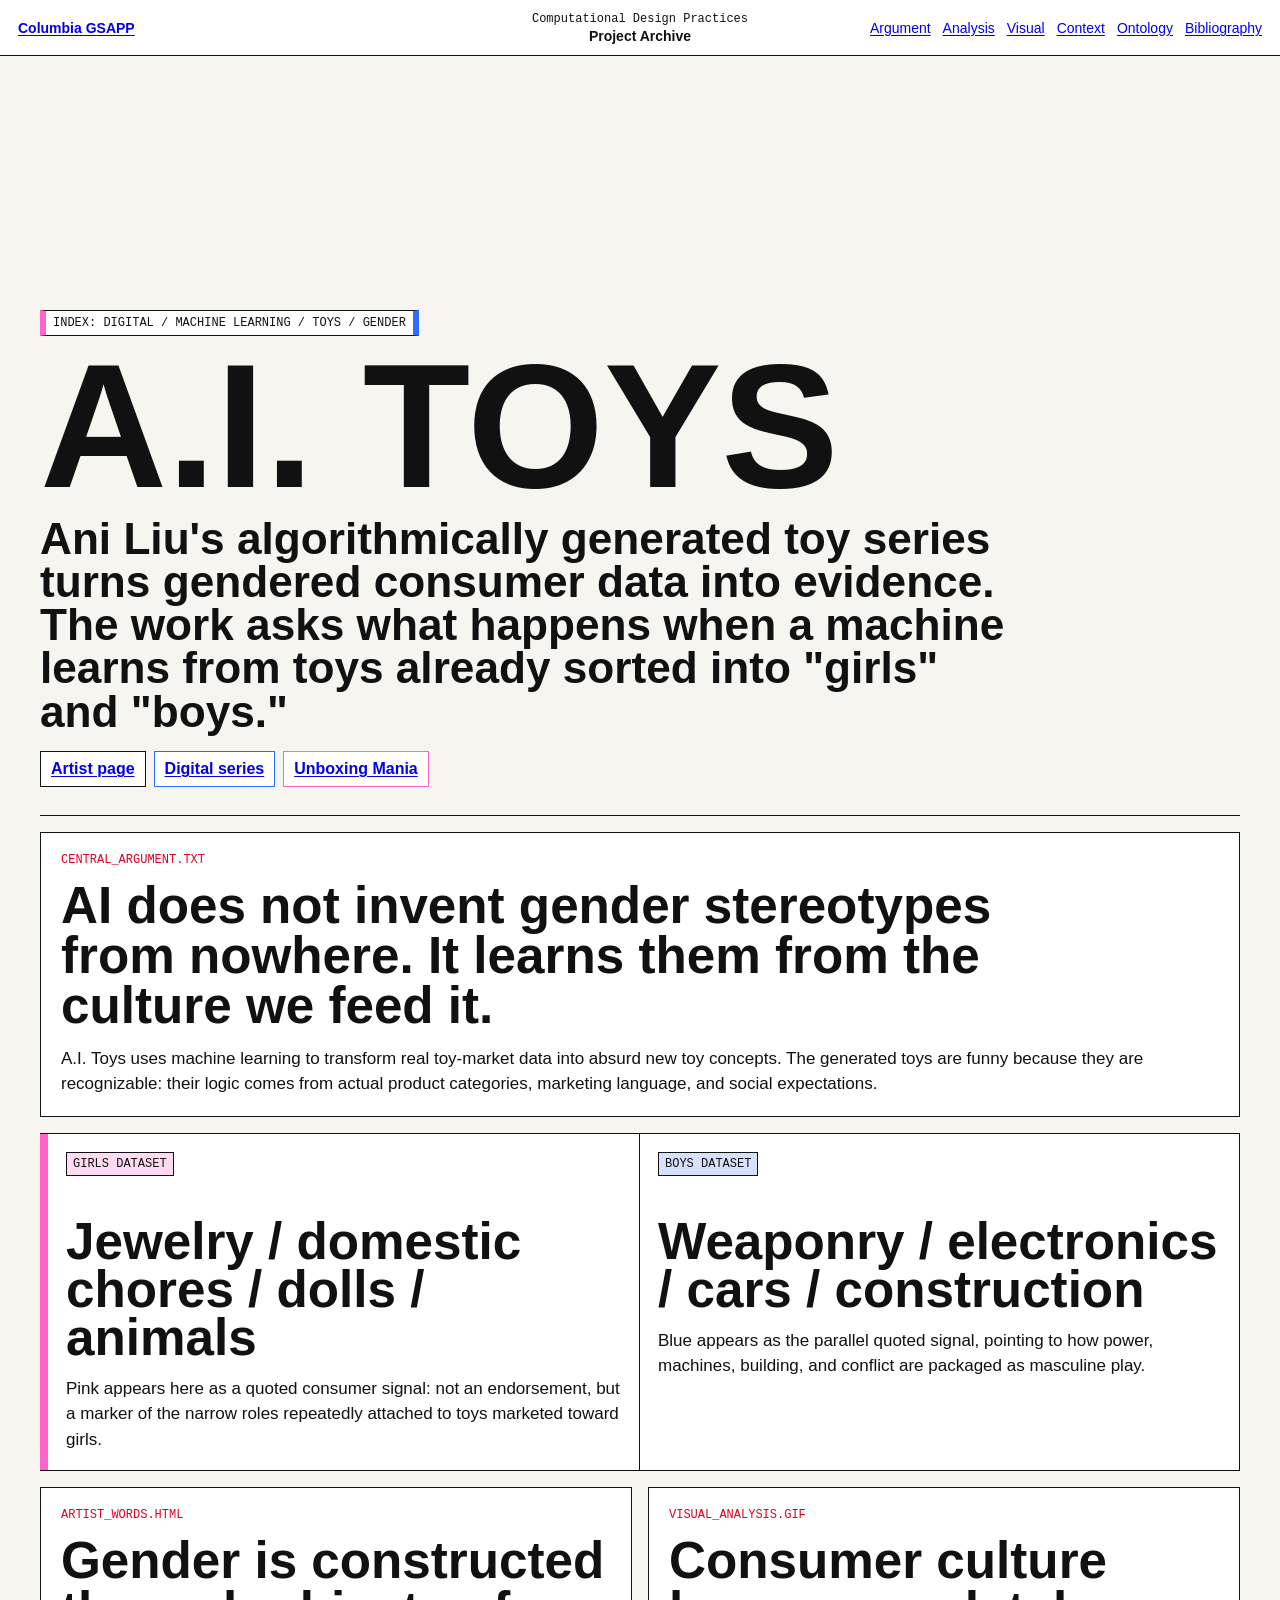
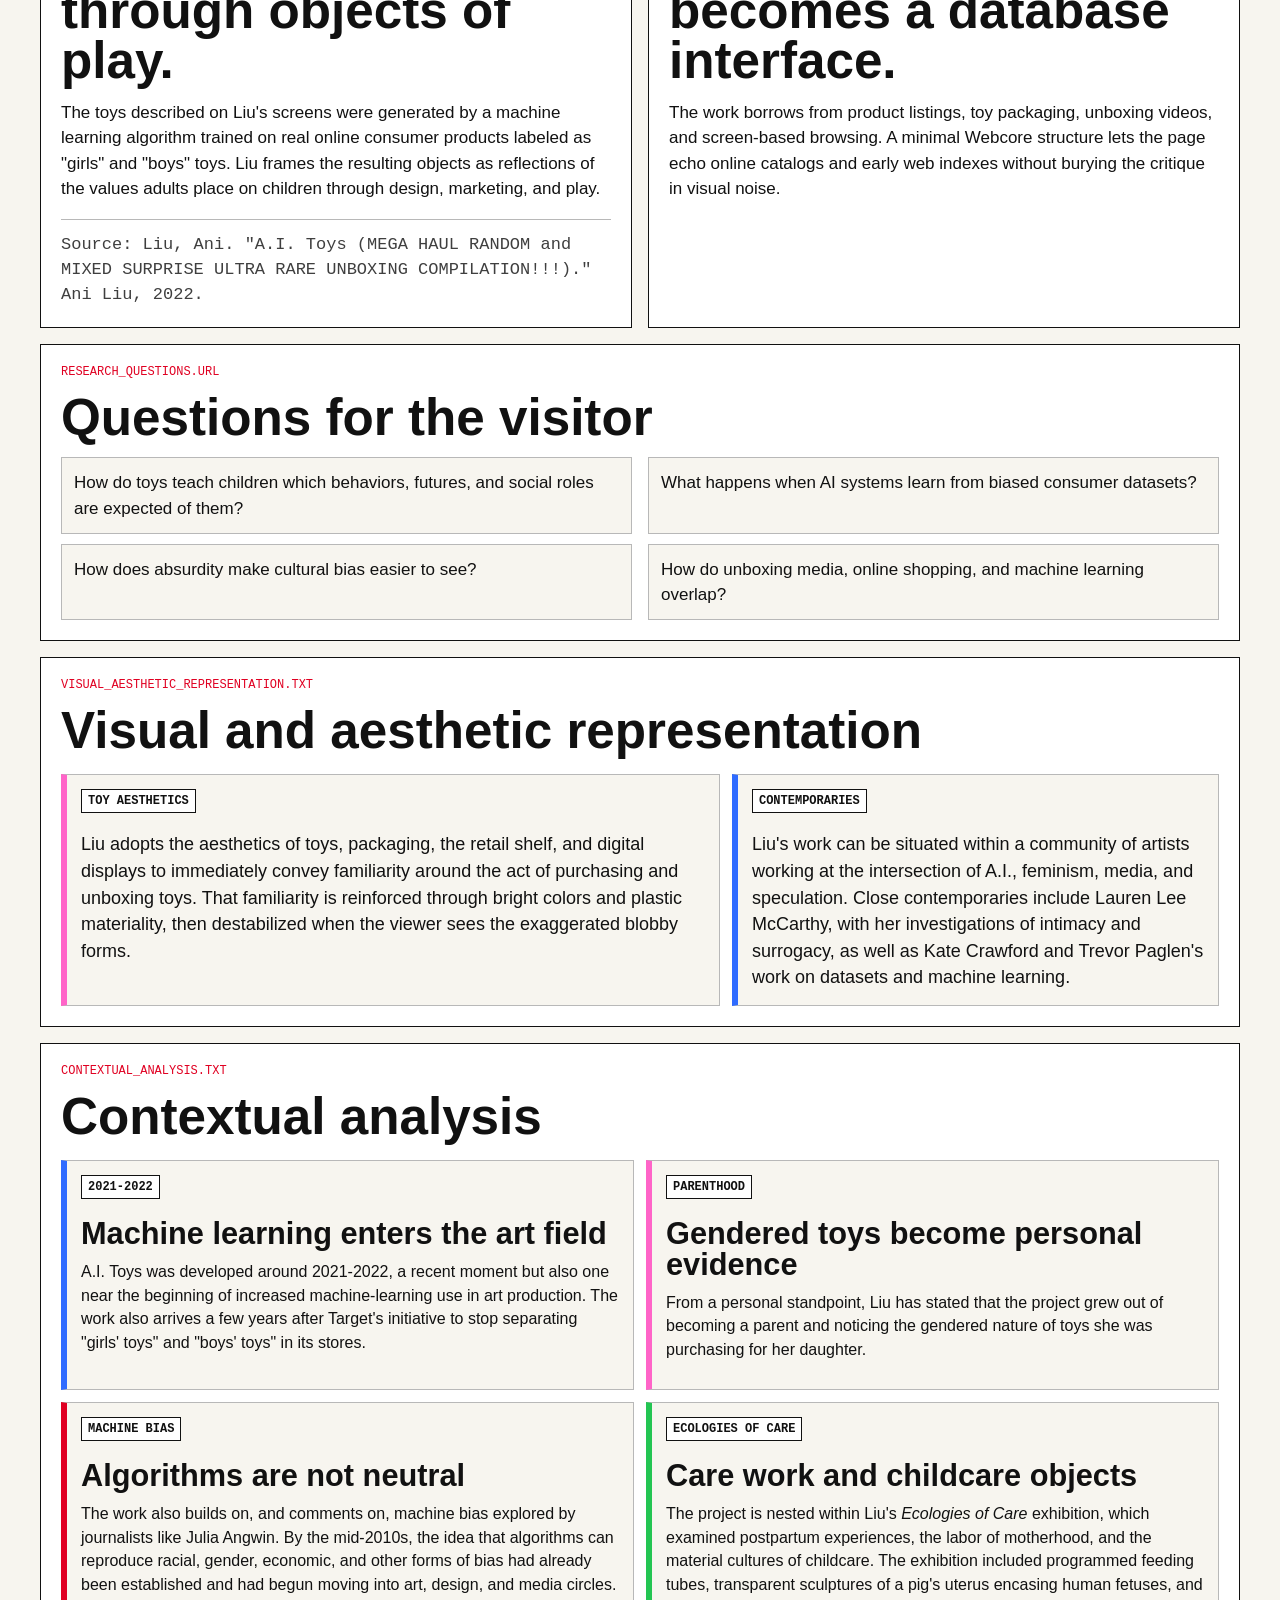
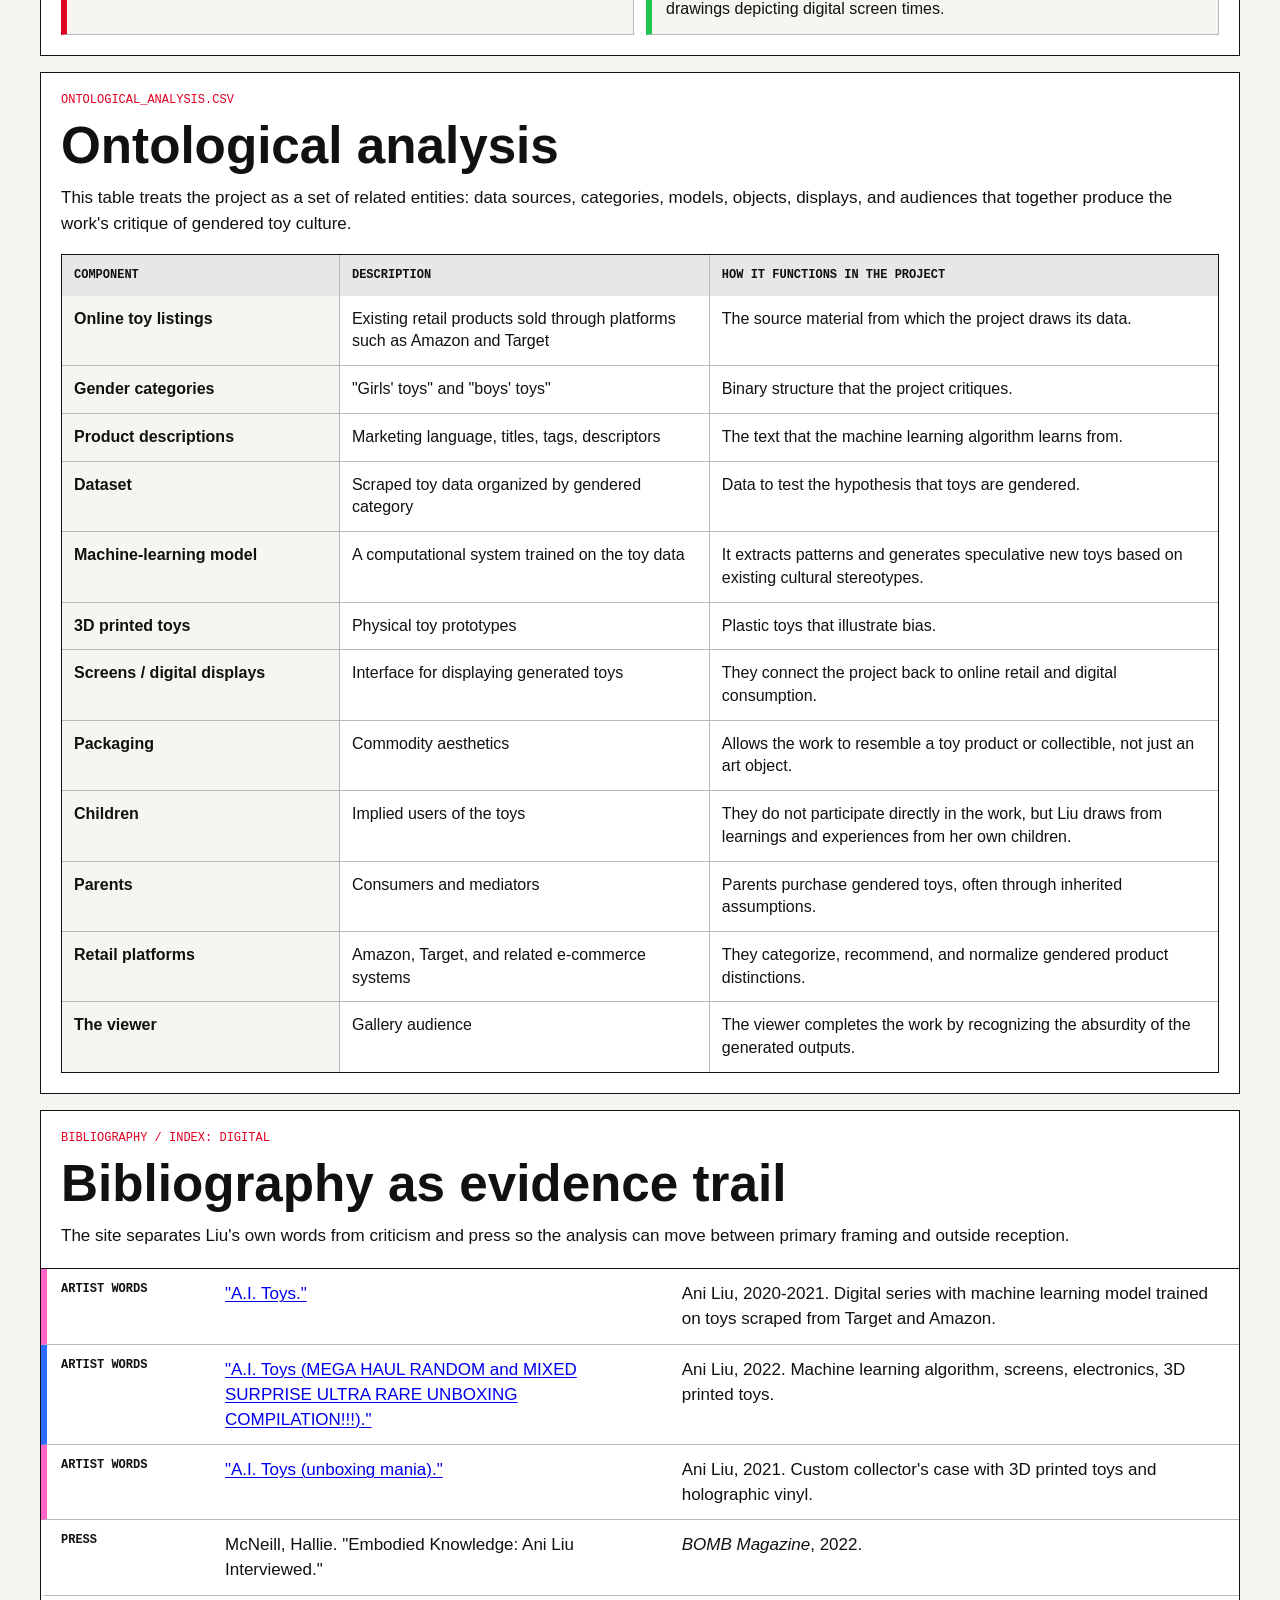
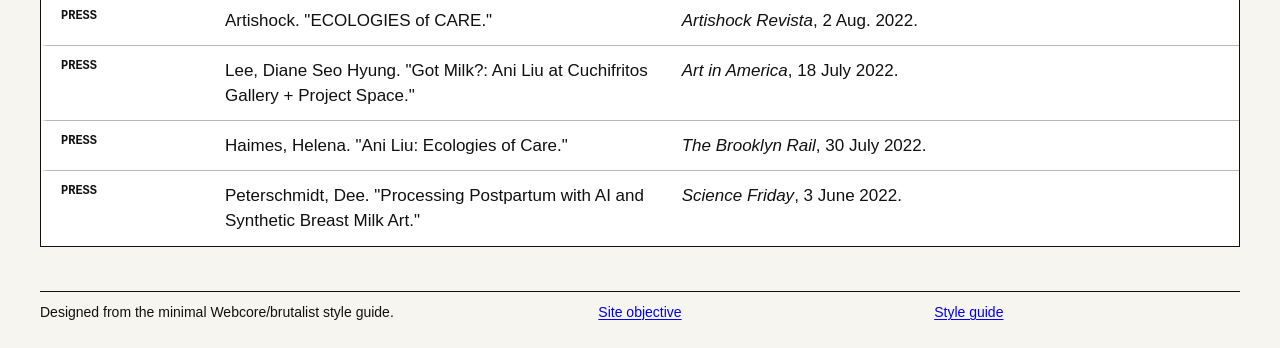
==== index.html @ 64d0d125 "Updated content on index.html" ====
<!DOCTYPE html>
<html lang="en">

<head>
  <meta charset="UTF-8">
  <meta name="viewport" content="width=device-width, initial-scale=1.0">
  <meta name="description" content="A minimal Webcore/brutalist analysis of Ani Liu's A.I. Toys and its critique of gendered toy data, online consumer culture, and machine learning bias.">
  <title>A.I. Toys Analysis | Ani Liu</title>
  <link rel="stylesheet" href="style.css">
</head>

<body>
  <header class="site-header">
    <a class="site-mark" href="#top">Columbia GSAPP</a>
    <div class="site-context">
      <span>Computational Design Practices</span>
      <strong>Project Archive</strong>
    </div>
    <nav class="site-nav" aria-label="Page sections">
      <a href="#argument">Argument</a>
      <a href="#analysis">Analysis</a>
      <a href="#visual">Visual</a>
      <a href="#context">Context</a>
      <a href="#ontology">Ontology</a>
      <a href="#bibliography">Bibliography</a>
    </nav>
  </header>

  <main id="top" class="site-shell">
    <section class="hero" aria-labelledby="page-title">
      <div class="hero-label">index: digital / machine learning / toys / gender</div>
      <h1 id="page-title">A.I. Toys</h1>
      <p class="hero-thesis">Ani Liu's algorithmically generated toy series turns gendered consumer data into evidence. The work asks what happens when a machine learns from toys already sorted into "girls" and "boys."</p>
      <div class="hero-links" aria-label="Primary project links">
        <a href="https://ani-liu.com/ai-toys-screens">Artist page</a>
        <a href="https://ani-liu.com/ai-toys">Digital series</a>
        <a href="https://ani-liu.com/ai-toys-unboxing-mania">Unboxing Mania</a>
      </div>
    </section>

    <section class="archive-panel" id="argument" aria-labelledby="argument-title">
      <div class="panel-meta">central_argument.txt</div>
      <h2 id="argument-title">AI does not invent gender stereotypes from nowhere. It learns them from the culture we feed it.</h2>
      <p>A.I. Toys uses machine learning to transform real toy-market data into absurd new toy concepts. The generated toys are funny because they are recognizable: their logic comes from actual product categories, marketing language, and social expectations.</p>
    </section>

    <section class="dataset-comparison" aria-label="Dataset comparison">
      <article class="dataset-record dataset-girls">
        <span class="record-label">Girls dataset</span>
        <h2>Jewelry / domestic chores / dolls / animals</h2>
        <p>Pink appears here as a quoted consumer signal: not an endorsement, but a marker of the narrow roles repeatedly attached to toys marketed toward girls.</p>
      </article>

      <article class="dataset-record dataset-boys">
        <span class="record-label">Boys dataset</span>
        <h2>Weaponry / electronics / cars / construction</h2>
        <p>Blue appears as the parallel quoted signal, pointing to how power, machines, building, and conflict are packaged as masculine play.</p>
      </article>
    </section>

    <section class="analysis-grid" id="analysis" aria-label="Analysis sections">
      <article class="archive-panel">
        <div class="panel-meta">artist_words.html</div>
        <h2>Gender is constructed through objects of play.</h2>
        <p>The toys described on Liu's screens were generated by a machine learning algorithm trained on real online consumer products labeled as "girls" and "boys" toys. Liu frames the resulting objects as reflections of the values adults place on children through design, marketing, and play.</p>
        <p class="source-note">Source: Liu, Ani. "A.I. Toys (MEGA HAUL RANDOM and MIXED SURPRISE ULTRA RARE UNBOXING COMPILATION!!!)." Ani Liu, 2022.</p>
      </article>

      <article class="archive-panel">
        <div class="panel-meta">visual_analysis.gif</div>
        <h2>Consumer culture becomes a database interface.</h2>
        <p>The work borrows from product listings, toy packaging, unboxing videos, and screen-based browsing. A minimal Webcore structure lets the page echo online catalogs and early web indexes without burying the critique in visual noise.</p>
      </article>

      <article class="archive-panel wide">
        <div class="panel-meta">research_questions.url</div>
        <h2>Questions for the visitor</h2>
        <ul class="question-list">
          <li>How do toys teach children which behaviors, futures, and social roles are expected of them?</li>
          <li>What happens when AI systems learn from biased consumer datasets?</li>
          <li>How does absurdity make cultural bias easier to see?</li>
          <li>How do unboxing media, online shopping, and machine learning overlap?</li>
        </ul>
      </article>
    </section>

    <section class="archive-panel visual-panel" id="visual" aria-labelledby="visual-title">
      <div class="panel-meta">visual_aesthetic_representation.txt</div>
      <h2 id="visual-title">Visual and aesthetic representation</h2>
      <div class="visual-grid">
        <article>
          <span class="context-tag">Toy aesthetics</span>
          <p>Liu adopts the aesthetics of toys, packaging, the retail shelf, and digital displays to immediately convey familiarity around the act of purchasing and unboxing toys. That familiarity is reinforced through bright colors and plastic materiality, then destabilized when the viewer sees the exaggerated blobby forms.</p>
        </article>
        <article>
          <span class="context-tag">Contemporaries</span>
          <p>Liu's work can be situated within a community of artists working at the intersection of A.I., feminism, media, and speculation. Close contemporaries include Lauren Lee McCarthy, with her investigations of intimacy and surrogacy, as well as Kate Crawford and Trevor Paglen's work on datasets and machine learning.</p>
        </article>
      </div>
    </section>

    <section class="archive-panel context-panel" id="context" aria-labelledby="context-title">
      <div class="panel-meta">contextual_analysis.txt</div>
      <h2 id="context-title">Contextual analysis</h2>
      <div class="context-grid">
        <article>
          <span class="context-tag">2021-2022</span>
          <h3>Machine learning enters the art field</h3>
          <p>A.I. Toys was developed around 2021-2022, a recent moment but also one near the beginning of increased machine-learning use in art production. The work also arrives a few years after Target's initiative to stop separating "girls' toys" and "boys' toys" in its stores.</p>
        </article>
        <article>
          <span class="context-tag">Parenthood</span>
          <h3>Gendered toys become personal evidence</h3>
          <p>From a personal standpoint, Liu has stated that the project grew out of becoming a parent and noticing the gendered nature of toys she was purchasing for her daughter.</p>
        </article>
        <article>
          <span class="context-tag">Machine bias</span>
          <h3>Algorithms are not neutral</h3>
          <p>The work also builds on, and comments on, machine bias explored by journalists like Julia Angwin. By the mid-2010s, the idea that algorithms can reproduce racial, gender, economic, and other forms of bias had already been established and had begun moving into art, design, and media circles.</p>
        </article>
        <article>
          <span class="context-tag">Ecologies of Care</span>
          <h3>Care work and childcare objects</h3>
          <p>The project is nested within Liu's <cite>Ecologies of Care</cite> exhibition, which examined postpartum experiences, the labor of motherhood, and the material cultures of childcare. The exhibition included programmed feeding tubes, transparent sculptures of a pig's uterus encasing human fetuses, and drawings depicting digital screen times.</p>
        </article>
      </div>
    </section>

    <section class="archive-panel ontology-panel" id="ontology" aria-labelledby="ontology-title">
      <div class="panel-meta">ontological_analysis.csv</div>
      <h2 id="ontology-title">Ontological analysis</h2>
      <p>This table treats the project as a set of related entities: data sources, categories, models, objects, displays, and audiences that together produce the work's critique of gendered toy culture.</p>
      <div class="ontology-table-wrap">
        <table class="ontology-table">
          <thead>
            <tr>
              <th scope="col">Component</th>
              <th scope="col">Description</th>
              <th scope="col">How it functions in the project</th>
            </tr>
          </thead>
          <tbody>
            <tr>
              <th scope="row">Online toy listings</th>
              <td>Existing retail products sold through platforms such as Amazon and Target</td>
              <td>The source material from which the project draws its data.</td>
            </tr>
            <tr>
              <th scope="row">Gender categories</th>
              <td>"Girls' toys" and "boys' toys"</td>
              <td>Binary structure that the project critiques.</td>
            </tr>
            <tr>
              <th scope="row">Product descriptions</th>
              <td>Marketing language, titles, tags, descriptors</td>
              <td>The text that the machine learning algorithm learns from.</td>
            </tr>
            <tr>
              <th scope="row">Dataset</th>
              <td>Scraped toy data organized by gendered category</td>
              <td>Data to test the hypothesis that toys are gendered.</td>
            </tr>
            <tr>
              <th scope="row">Machine-learning model</th>
              <td>A computational system trained on the toy data</td>
              <td>It extracts patterns and generates speculative new toys based on existing cultural stereotypes.</td>
            </tr>
            <tr>
              <th scope="row">3D printed toys</th>
              <td>Physical toy prototypes</td>
              <td>Plastic toys that illustrate bias.</td>
            </tr>
            <tr>
              <th scope="row">Screens / digital displays</th>
              <td>Interface for displaying generated toys</td>
              <td>They connect the project back to online retail and digital consumption.</td>
            </tr>
            <tr>
              <th scope="row">Packaging</th>
              <td>Commodity aesthetics</td>
              <td>Allows the work to resemble a toy product or collectible, not just an art object.</td>
            </tr>
            <tr>
              <th scope="row">Children</th>
              <td>Implied users of the toys</td>
              <td>They do not participate directly in the work, but Liu draws from learnings and experiences from her own children.</td>
            </tr>
            <tr>
              <th scope="row">Parents</th>
              <td>Consumers and mediators</td>
              <td>Parents purchase gendered toys, often through inherited assumptions.</td>
            </tr>
            <tr>
              <th scope="row">Retail platforms</th>
              <td>Amazon, Target, and related e-commerce systems</td>
              <td>They categorize, recommend, and normalize gendered product distinctions.</td>
            </tr>
            <tr>
              <th scope="row">The viewer</th>
              <td>Gallery audience</td>
              <td>The viewer completes the work by recognizing the absurdity of the generated outputs.</td>
            </tr>
          </tbody>
        </table>
      </div>
    </section>

    <section class="bibliography" id="bibliography" aria-labelledby="bibliography-title">
      <div class="bibliography-heading">
        <div class="panel-meta">bibliography / index: digital</div>
        <h2 id="bibliography-title">Bibliography as evidence trail</h2>
        <p>The site separates Liu's own words from criticism and press so the analysis can move between primary framing and outside reception.</p>
      </div>

      <div class="source-table" role="list">
        <article class="source-row artist-source" role="listitem">
          <span class="source-type">Artist words</span>
          <a href="https://ani-liu.com/ai-toys">"A.I. Toys."</a>
          <span>Ani Liu, 2020-2021. Digital series with machine learning model trained on toys scraped from Target and Amazon.</span>
        </article>
        <article class="source-row artist-source" role="listitem">
          <span class="source-type">Artist words</span>
          <a href="https://ani-liu.com/ai-toys-screens">"A.I. Toys (MEGA HAUL RANDOM and MIXED SURPRISE ULTRA RARE UNBOXING COMPILATION!!!)."</a>
          <span>Ani Liu, 2022. Machine learning algorithm, screens, electronics, 3D printed toys.</span>
        </article>
        <article class="source-row artist-source" role="listitem">
          <span class="source-type">Artist words</span>
          <a href="https://ani-liu.com/ai-toys-unboxing-mania">"A.I. Toys (unboxing mania)."</a>
          <span>Ani Liu, 2021. Custom collector's case with 3D printed toys and holographic vinyl.</span>
        </article>
        <article class="source-row press-source" role="listitem">
          <span class="source-type">Press</span>
          <span>McNeill, Hallie. "Embodied Knowledge: Ani Liu Interviewed."</span>
          <span><cite>BOMB Magazine</cite>, 2022.</span>
        </article>
        <article class="source-row press-source" role="listitem">
          <span class="source-type">Press</span>
          <span>Artishock. "ECOLOGIES of CARE."</span>
          <span><cite>Artishock Revista</cite>, 2 Aug. 2022.</span>
        </article>
        <article class="source-row press-source" role="listitem">
          <span class="source-type">Press</span>
          <span>Lee, Diane Seo Hyung. "Got Milk?: Ani Liu at Cuchifritos Gallery + Project Space."</span>
          <span><cite>Art in America</cite>, 18 July 2022.</span>
        </article>
        <article class="source-row press-source" role="listitem">
          <span class="source-type">Press</span>
          <span>Haimes, Helena. "Ani Liu: Ecologies of Care."</span>
          <span><cite>The Brooklyn Rail</cite>, 30 July 2022.</span>
        </article>
        <article class="source-row press-source" role="listitem">
          <span class="source-type">Press</span>
          <span>Peterschmidt, Dee. "Processing Postpartum with AI and Synthetic Breast Milk Art."</span>
          <span><cite>Science Friday</cite>, 3 June 2022.</span>
        </article>
      </div>
    </section>
  </main>

  <footer class="site-footer">
    <span>Designed from the minimal Webcore/brutalist style guide.</span>
    <a href="site-objective.md">Site objective</a>
    <a href="webcore-style-guide.md">Style guide</a>
  </footer>

  <script src="script.js"></script>
</body>

</html>
---- style.css ----
:root {
  --paper: #f7f5ef;
  --surface: #ffffff;
  --ink: #111111;
  --rule: #b8b8b8;
  --soft-gray: #e7e7e7;
  --link-blue: #0000ee;
  --visited-purple: #551a8b;
  --toy-blue: #2f6bff;
  --toy-pink: #ff64c8;
  --alert-red: #e00022;
  --data-yellow: #fff35a;
  --system-green: #23c552;
  --font-body: Arial, Helvetica, "MS Sans Serif", sans-serif;
  --font-meta: "Courier New", "Lucida Console", monospace;
}

* {
  box-sizing: border-box;
}

html {
  scroll-behavior: smooth;
}

body {
  min-height: 100vh;
  margin: 0;
  color: var(--ink);
  background: var(--paper);
  font-family: var(--font-body);
}

a {
  color: var(--link-blue);
  text-decoration: underline;
  text-decoration-thickness: 1px;
  text-underline-offset: 2px;
}

a:visited {
  color: var(--visited-purple);
}

a:hover {
  color: var(--ink);
  background: var(--data-yellow);
}

.site-header,
.site-footer {
  display: grid;
  grid-template-columns: 1fr auto 1fr;
  gap: 16px;
  align-items: center;
  border-bottom: 1px solid var(--ink);
  background: var(--surface);
  font-size: 14px;
}

.site-header {
  position: sticky;
  top: 0;
  z-index: 10;
  min-height: 56px;
  padding: 10px 18px;
}

.site-footer {
  width: min(1200px, calc(100% - 32px));
  margin: 0 auto 28px;
  padding: 12px 0 0;
  border-top: 1px solid var(--ink);
  border-bottom: 0;
  background: transparent;
}

.site-mark {
  font-weight: 700;
}

.site-context {
  display: grid;
  gap: 2px;
  text-align: center;
}

.site-context span,
.panel-meta,
.record-label,
.source-type,
.hero-label,
.source-note {
  font-family: var(--font-meta);
  font-size: 12px;
}

.site-nav {
  display: flex;
  flex-wrap: wrap;
  justify-content: flex-end;
  gap: 12px;
}

.site-shell {
  width: min(1200px, calc(100% - 32px));
  margin: 0 auto;
}

.hero {
  min-height: min(760px, calc(100vh - 56px));
  display: grid;
  grid-template-columns: minmax(0, 1fr);
  align-content: end;
  gap: 18px;
  padding: 42px 0 28px;
  border-bottom: 1px solid var(--ink);
}

.hero-label,
.panel-meta,
.record-label,
.source-type {
  text-transform: uppercase;
}

.hero-label {
  width: fit-content;
  padding: 5px 7px;
  border: 1px solid var(--ink);
  border-left: 6px solid var(--toy-pink);
  border-right: 6px solid var(--toy-blue);
  background: var(--surface);
}

h1,
h2,
h3,
p {
  margin-top: 0;
}

h1 {
  max-width: 10ch;
  margin-bottom: 0;
  font-size: clamp(68px, 14vw, 176px);
  font-weight: 700;
  line-height: 0.82;
  letter-spacing: 0;
  text-transform: uppercase;
}

.hero-thesis {
  max-width: 980px;
  margin-bottom: 0;
  font-size: clamp(25px, 3.45vw, 46px);
  font-weight: 700;
  line-height: 0.98;
}

.hero-thesis::selection,
h1::selection {
  background: var(--toy-pink);
}

.hero-links {
  display: flex;
  flex-wrap: wrap;
  gap: 8px;
}

.hero-links a {
  display: inline-flex;
  min-height: 36px;
  align-items: center;
  padding: 7px 10px;
  border: 1px solid var(--ink);
  background: var(--surface);
  font-weight: 700;
}

.hero-links a:nth-child(2) {
  border-color: var(--toy-blue);
}

.hero-links a:nth-child(3) {
  border-color: var(--toy-pink);
}

.archive-panel,
.dataset-record,
.bibliography {
  border: 1px solid var(--ink);
  background: var(--surface);
}

.archive-panel {
  padding: 20px;
}

.archive-panel h2,
.bibliography-heading h2 {
  max-width: 940px;
  margin-bottom: 14px;
  font-size: clamp(28px, 4vw, 52px);
  line-height: 0.98;
}

.archive-panel p,
.bibliography-heading p,
.dataset-record p,
.source-row,
.question-list li {
  font-size: 17px;
  line-height: 1.48;
}

.archive-panel p:last-child,
.dataset-record p:last-child,
.bibliography-heading p:last-child {
  margin-bottom: 0;
}

.panel-meta {
  margin-bottom: 14px;
  color: var(--alert-red);
}

#argument {
  margin-top: 16px;
}

.dataset-comparison {
  display: grid;
  grid-template-columns: repeat(2, minmax(0, 1fr));
  margin-top: 16px;
  border-top: 1px solid var(--ink);
  border-bottom: 1px solid var(--ink);
}

.dataset-record {
  min-height: 270px;
  padding: 18px;
  border-top: 0;
  border-bottom: 0;
}

.dataset-record + .dataset-record {
  border-left: 0;
}

.dataset-record h2 {
  margin: 42px 0 14px;
  font-size: clamp(28px, 4vw, 56px);
  line-height: 0.94;
}

.dataset-girls {
  border-left: 8px solid var(--toy-pink);
}

.dataset-boys {
  border-left: 8px solid var(--toy-blue);
}

.record-label {
  display: inline-block;
  padding: 4px 6px;
  border: 1px solid var(--ink);
  background: var(--surface);
}

.dataset-girls .record-label {
  background: color-mix(in srgb, var(--toy-pink) 24%, white);
}

.dataset-boys .record-label {
  background: color-mix(in srgb, var(--toy-blue) 20%, white);
}

.analysis-grid {
  display: grid;
  grid-template-columns: repeat(2, minmax(0, 1fr));
  gap: 16px;
  margin-top: 16px;
}

.analysis-grid .wide {
  grid-column: 1 / -1;
}

.visual-panel {
  margin-top: 16px;
}

.visual-panel h2 {
  margin-bottom: 14px;
}

.visual-grid {
  display: grid;
  grid-template-columns: minmax(0, 1.15fr) minmax(0, 0.85fr);
  gap: 12px;
  margin-top: 18px;
}

.visual-grid article {
  min-height: 210px;
  padding: 14px;
  border: 1px solid var(--rule);
  background: var(--paper);
}

.visual-grid article:first-child {
  border-left: 6px solid var(--toy-pink);
}

.visual-grid article:last-child {
  border-left: 6px solid var(--toy-blue);
}

.visual-grid p {
  margin: 18px 0 0;
  font-size: 18px;
  line-height: 1.48;
}

.context-panel {
  margin-top: 16px;
}

.context-panel h2 {
  margin-bottom: 14px;
}

.context-grid {
  display: grid;
  grid-template-columns: repeat(2, minmax(0, 1fr));
  gap: 12px;
  margin-top: 18px;
}

.context-grid article {
  min-height: 230px;
  padding: 14px;
  border: 1px solid var(--rule);
  background: var(--paper);
}

.context-grid h3 {
  margin: 20px 0 10px;
  font-size: clamp(22px, 2.4vw, 34px);
  line-height: 1;
}

.context-grid p {
  margin-bottom: 0;
  font-size: 16px;
  line-height: 1.48;
}

.context-tag {
  display: inline-block;
  padding: 4px 6px;
  border: 1px solid var(--ink);
  background: var(--surface);
  font-family: var(--font-meta);
  font-size: 12px;
  font-weight: 700;
  text-transform: uppercase;
}

.context-grid article:nth-child(1) {
  border-left: 6px solid var(--toy-blue);
}

.context-grid article:nth-child(2) {
  border-left: 6px solid var(--toy-pink);
}

.context-grid article:nth-child(3) {
  border-left: 6px solid var(--alert-red);
}

.context-grid article:nth-child(4) {
  border-left: 6px solid var(--system-green);
}

.ontology-panel {
  margin-top: 16px;
}

.ontology-panel h2 {
  margin-bottom: 14px;
}

.ontology-table-wrap {
  margin-top: 18px;
  overflow-x: auto;
  border: 1px solid var(--ink);
  background: var(--surface);
}

.ontology-table {
  width: 100%;
  min-width: 920px;
  border-collapse: collapse;
}

.ontology-table th,
.ontology-table td {
  padding: 12px;
  border-right: 1px solid var(--rule);
  border-bottom: 1px solid var(--rule);
  text-align: left;
  vertical-align: top;
  font-size: 16px;
  line-height: 1.42;
}

.ontology-table th {
  font-weight: 700;
}

.ontology-table thead th {
  border-bottom-color: var(--ink);
  background: var(--soft-gray);
  font-family: var(--font-meta);
  font-size: 12px;
  text-transform: uppercase;
}

.ontology-table tbody th {
  width: 24%;
  background: var(--paper);
}

.ontology-table td:nth-child(2) {
  width: 32%;
}

.ontology-table tr:last-child th,
.ontology-table tr:last-child td {
  border-bottom: 0;
}

.ontology-table th:last-child,
.ontology-table td:last-child {
  border-right: 0;
}

.source-note {
  margin-top: 18px;
  padding-top: 12px;
  border-top: 1px solid var(--rule);
  color: #3f3f3f;
}

.question-list {
  display: grid;
  grid-template-columns: repeat(2, minmax(0, 1fr));
  gap: 10px 16px;
  padding: 0;
  margin: 0;
  list-style: none;
}

.question-list li {
  padding: 12px;
  border: 1px solid var(--rule);
  background: var(--paper);
}

.bibliography {
  margin-top: 16px;
  margin-bottom: 44px;
}

.bibliography-heading {
  padding: 20px;
  border-bottom: 1px solid var(--ink);
}

.source-table {
  display: grid;
}

.source-row {
  display: grid;
  grid-template-columns: 150px minmax(0, 1.1fr) minmax(0, 1.35fr);
  gap: 14px;
  padding: 12px 14px;
  border-bottom: 1px solid var(--rule);
}

.source-row:last-child {
  border-bottom: 0;
}

.source-row:hover {
  background: var(--soft-gray);
}

.artist-source {
  border-left: 6px solid var(--toy-pink);
}

.artist-source:nth-child(2) {
  border-left-color: var(--toy-blue);
}

.press-source {
  border-left: 6px solid transparent;
}

.source-type {
  font-weight: 700;
}

.site-footer span {
  justify-self: start;
}

.site-footer a {
  justify-self: center;
}

@media (max-width: 880px) {
  .site-header,
  .site-footer,
  .dataset-comparison,
  .analysis-grid,
  .visual-grid,
  .context-grid,
  .question-list,
  .source-row {
    grid-template-columns: 1fr;
  }

  .site-context {
    text-align: left;
  }

  .site-nav {
    justify-content: flex-start;
  }

  .hero {
    min-height: auto;
    padding: 42px 0 26px;
  }

  .dataset-record + .dataset-record {
    border-top: 1px solid var(--ink);
    border-left: 1px solid var(--ink);
  }

  .source-row {
    gap: 5px;
  }

  .ontology-table,
  .ontology-table thead,
  .ontology-table tbody,
  .ontology-table tr,
  .ontology-table th,
  .ontology-table td {
    display: block;
  }

  .ontology-table {
    min-width: 0;
  }

  .ontology-table thead {
    position: absolute;
    width: 1px;
    height: 1px;
    overflow: hidden;
    clip: rect(0 0 0 0);
  }

  .ontology-table tr {
    border-bottom: 1px solid var(--ink);
  }

  .ontology-table tr:last-child {
    border-bottom: 0;
  }

  .ontology-table th,
  .ontology-table td,
  .ontology-table tbody th,
  .ontology-table td:nth-child(2) {
    width: 100%;
    border-right: 0;
  }

  .ontology-table td::before {
    display: block;
    margin-bottom: 4px;
    font-family: var(--font-meta);
    font-size: 12px;
    font-weight: 700;
    text-transform: uppercase;
  }

  .ontology-table td:nth-child(2)::before {
    content: "Description";
  }

  .ontology-table td:nth-child(3)::before {
    content: "How it functions";
  }
}

@media (max-width: 540px) {
  .site-header {
    position: static;
  }

  .site-shell,
  .site-footer {
    width: min(100% - 20px, 1200px);
  }

  h1 {
    font-size: clamp(64px, 23vw, 116px);
  }

  .hero-thesis {
    font-size: 27px;
  }

  .archive-panel,
  .dataset-record,
  .bibliography-heading {
    padding: 14px;
  }

  .archive-panel p,
  .bibliography-heading p,
  .dataset-record p,
  .source-row,
  .question-list li {
    font-size: 16px;
  }
}

@media (prefers-reduced-motion: reduce) {
  html {
    scroll-behavior: auto;
  }
}
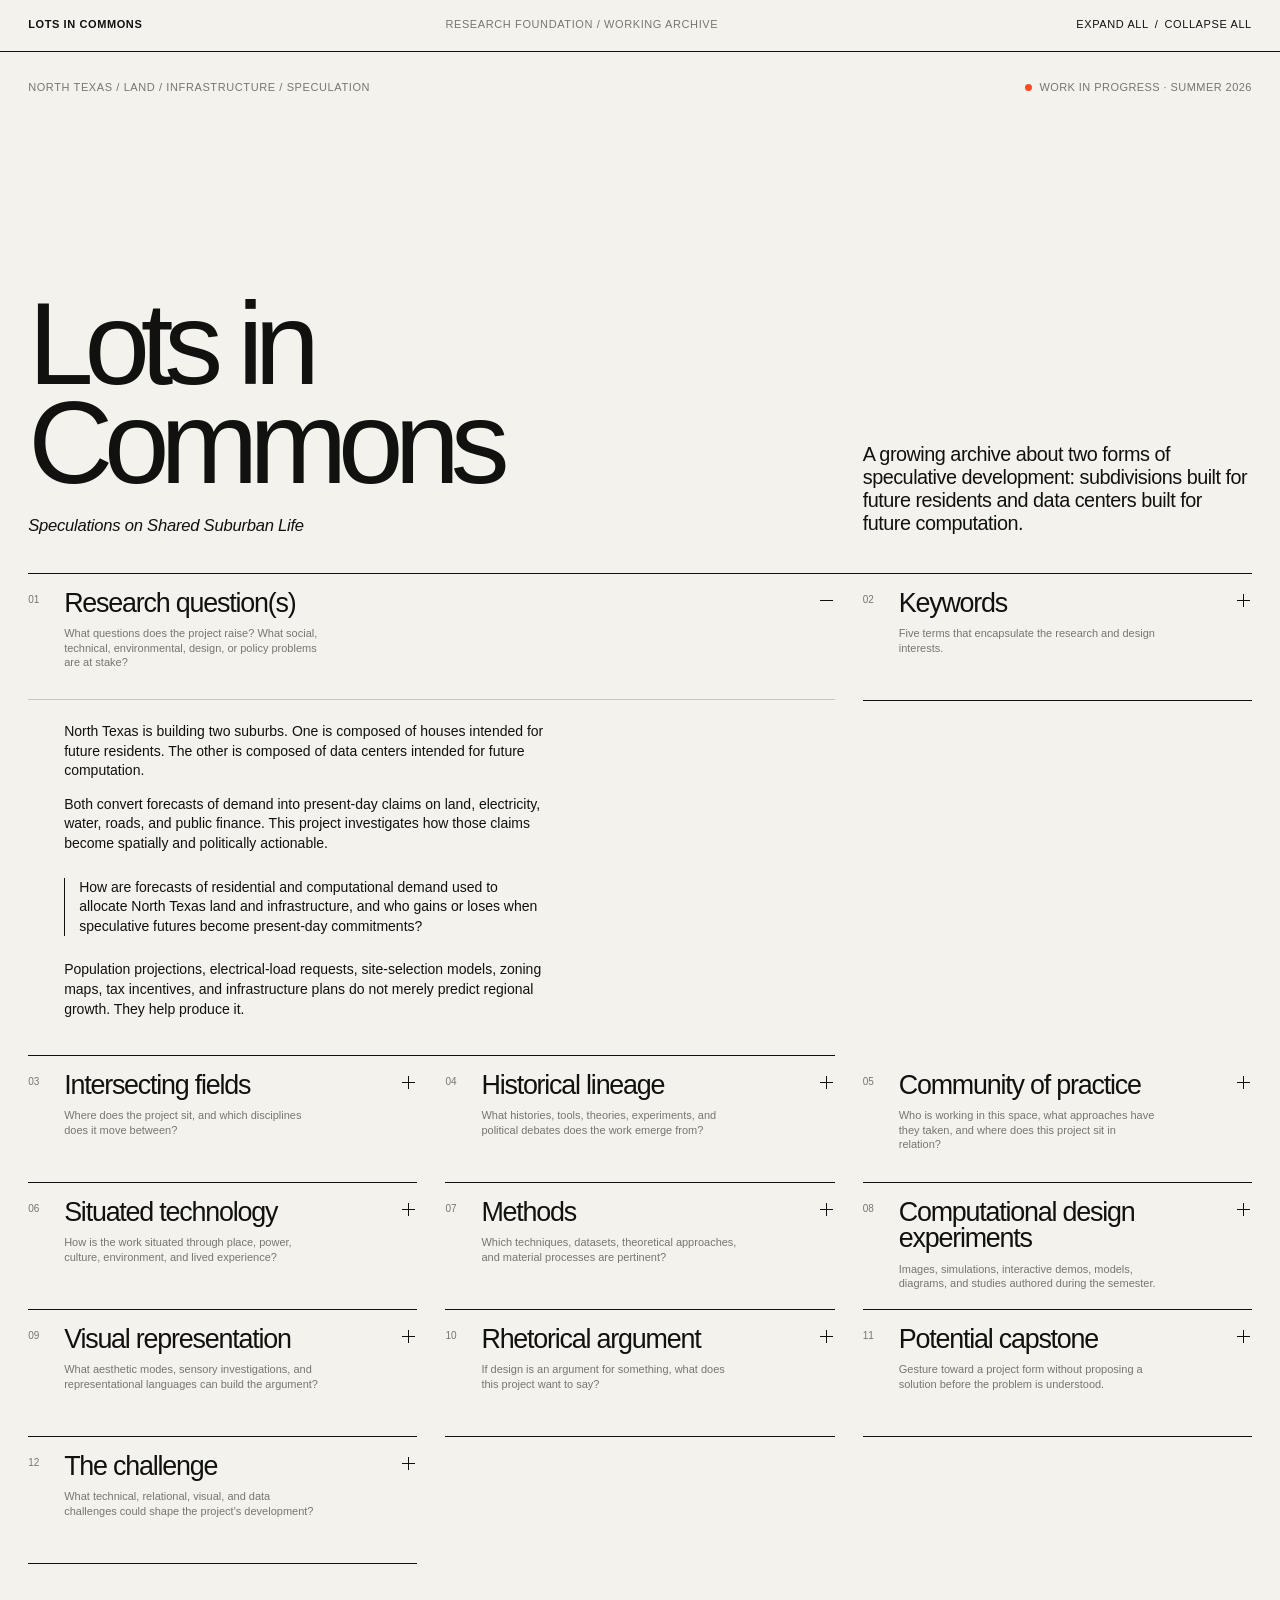
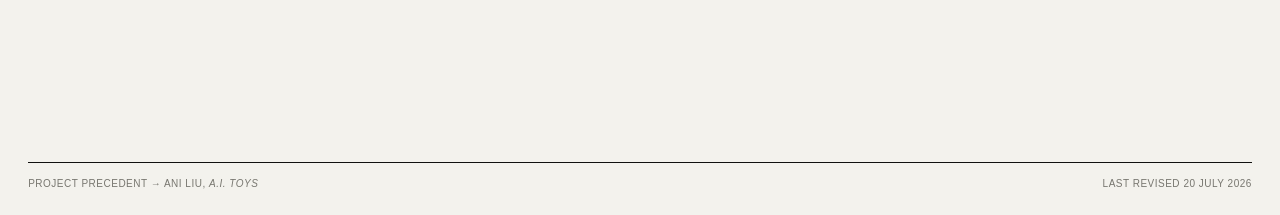
==== commit 27bfba77: "Archived precedent analysis, added framework for research topic" ====
--- a/index.html
+++ b/index.html
@@ -1,269 +1,132 @@
-<!DOCTYPE html>
+<!doctype html>
 <html lang="en">
-
 <head>
   <meta charset="UTF-8">
   <meta name="viewport" content="width=device-width, initial-scale=1.0">
-  <meta name="description" content="A minimal Webcore/brutalist analysis of Ani Liu's A.I. Toys and its critique of gendered toy data, online consumer culture, and machine learning bias.">
-  <title>A.I. Toys Analysis | Ani Liu</title>
+  <meta name="description" content="Lots in Commons: Speculations on Shared Suburban Life — a working research archive.">
+  <title>Lots in Commons — Speculations on Shared Suburban Life</title>
   <link rel="stylesheet" href="style.css">
 </head>
-
 <body>
-  <header class="site-header">
-    <a class="site-mark" href="#top">Columbia GSAPP</a>
-    <div class="site-context">
-      <span>Computational Design Practices</span>
-      <strong>Project Archive</strong>
+  <header class="masthead">
+    <a class="wordmark" href="#top">Lots in Commons</a>
+    <p class="masthead-note">Research foundation / working archive</p>
+    <div class="view-tools" aria-label="Archive controls">
+      <button id="expandAll" type="button">Expand all</button>
+      <span aria-hidden="true">/</span>
+      <button id="collapseAll" type="button">Collapse all</button>
     </div>
-    <nav class="site-nav" aria-label="Page sections">
-      <a href="#argument">Argument</a>
-      <a href="#analysis">Analysis</a>
-      <a href="#visual">Visual</a>
-      <a href="#context">Context</a>
-      <a href="#ontology">Ontology</a>
-      <a href="#bibliography">Bibliography</a>
-    </nav>
   </header>
 
-  <main id="top" class="site-shell">
-    <section class="hero" aria-labelledby="page-title">
-      <div class="hero-label">index: digital / machine learning / toys / gender</div>
-      <h1 id="page-title">A.I. Toys</h1>
-      <p class="hero-thesis">Ani Liu's algorithmically generated toy series turns gendered consumer data into evidence. The work asks what happens when a machine learns from toys already sorted into "girls" and "boys."</p>
-      <div class="hero-links" aria-label="Primary project links">
-        <a href="https://ani-liu.com/ai-toys-screens">Artist page</a>
-        <a href="https://ani-liu.com/ai-toys">Digital series</a>
-        <a href="https://ani-liu.com/ai-toys-unboxing-mania">Unboxing Mania</a>
+  <main id="top">
+    <section class="title-block" aria-labelledby="page-title">
+      <p class="eyebrow">North Texas / land / infrastructure / speculation</p>
+      <div class="title-lockup">
+        <h1 id="page-title">Lots in Commons</h1>
+        <p class="subtitle"><em>Speculations on Shared Suburban Life</em></p>
       </div>
+      <p class="dek">A growing archive about two forms of speculative development: subdivisions built for future residents and data centers built for future computation.</p>
+      <p class="status"><span class="status-dot" aria-hidden="true"></span>Work in progress · Summer 2026</p>
     </section>
 
-    <section class="archive-panel" id="argument" aria-labelledby="argument-title">
-      <div class="panel-meta">central_argument.txt</div>
-      <h2 id="argument-title">AI does not invent gender stereotypes from nowhere. It learns them from the culture we feed it.</h2>
-      <p>A.I. Toys uses machine learning to transform real toy-market data into absurd new toy concepts. The generated toys are funny because they are recognizable: their logic comes from actual product categories, marketing language, and social expectations.</p>
-    </section>
+    <section class="archive" aria-label="Research archive">
+      <details class="bucket bucket-featured" open>
+        <summary>
+          <span class="bucket-number">01</span>
+          <span class="bucket-heading"><strong>Research question(s)</strong><small>What questions does the project raise? What social, technical, environmental, design, or policy problems are at stake?</small></span>
+          <span class="toggle" aria-hidden="true"></span>
+        </summary>
+        <div class="bucket-content">
+          <p>North Texas is building two suburbs. One is composed of houses intended for future residents. The other is composed of data centers intended for future computation.</p>
+          <p>Both convert forecasts of demand into present-day claims on land, electricity, water, roads, and public finance. This project investigates how those claims become spatially and politically actionable.</p>
+          <blockquote>How are forecasts of residential and computational demand used to allocate North Texas land and infrastructure, and who gains or loses when speculative futures become present-day commitments?</blockquote>
+          <p>Population projections, electrical-load requests, site-selection models, zoning maps, tax incentives, and infrastructure plans do not merely predict regional growth. They help produce it.</p>
+        </div>
+      </details>
 
-    <section class="dataset-comparison" aria-label="Dataset comparison">
-      <article class="dataset-record dataset-girls">
-        <span class="record-label">Girls dataset</span>
-        <h2>Jewelry / domestic chores / dolls / animals</h2>
-        <p>Pink appears here as a quoted consumer signal: not an endorsement, but a marker of the narrow roles repeatedly attached to toys marketed toward girls.</p>
-      </article>
+      <details class="bucket">
+        <summary><span class="bucket-number">02</span><span class="bucket-heading"><strong>Keywords</strong><small>Five terms that encapsulate the research and design interests.</small></span><span class="toggle" aria-hidden="true"></span></summary>
+        <div class="bucket-content"><ul class="tag-list"><li>Financialization</li><li>Infrastructure</li><li>Land use</li><li>Friction / conflict</li><li>Speculation</li></ul></div>
+      </details>
 
-      <article class="dataset-record dataset-boys">
-        <span class="record-label">Boys dataset</span>
-        <h2>Weaponry / electronics / cars / construction</h2>
-        <p>Blue appears as the parallel quoted signal, pointing to how power, machines, building, and conflict are packaged as masculine play.</p>
-      </article>
-    </section>
+      <details class="bucket">
+        <summary><span class="bucket-number">03</span><span class="bucket-heading"><strong>Intersecting fields</strong><small>Where does the project sit, and which disciplines does it move between?</small></span><span class="toggle" aria-hidden="true"></span></summary>
+        <div class="bucket-content"><p>The project sits at the intersection of:</p><ul><li>Computational design</li><li>Real estate development</li><li>Planning</li><li>Media studies</li><li>Economics</li></ul></div>
+      </details>
 
-    <section class="analysis-grid" id="analysis" aria-label="Analysis sections">
-      <article class="archive-panel">
-        <div class="panel-meta">artist_words.html</div>
-        <h2>Gender is constructed through objects of play.</h2>
-        <p>The toys described on Liu's screens were generated by a machine learning algorithm trained on real online consumer products labeled as "girls" and "boys" toys. Liu frames the resulting objects as reflections of the values adults place on children through design, marketing, and play.</p>
-        <p class="source-note">Source: Liu, Ani. "A.I. Toys (MEGA HAUL RANDOM and MIXED SURPRISE ULTRA RARE UNBOXING COMPILATION!!!)." Ani Liu, 2022.</p>
-      </article>
+      <details class="bucket">
+        <summary><span class="bucket-number">04</span><span class="bucket-heading"><strong>Historical lineage</strong><small>What histories, tools, theories, experiments, and political debates does the work emerge from?</small></span><span class="toggle" aria-hidden="true"></span></summary>
+        <div class="bucket-content">
+          <h3>01 — Land as a standardized asset</h3><p>Cadastral surveys, property boundaries, land valuation, zoning, mortgage standardization, suburban development, automated valuation, and contemporary real-estate analytics.</p>
+          <h3>02 — Geographic suitability</h3><p>Surveying, regional planning, ecological mapping, GIS, and contemporary site-selection systems that compare land price, tax policy, electrical capacity, water, transport, and environmental constraints.</p>
+          <h3>03 — The material history of computation</h3><p>Telegraph and telephone networks, electrical grids, military and corporate computing, fiber-optic networks, server farms, cloud computing, and artificial intelligence.</p>
+          <h3>04 — From the house to the ground beneath it</h3><p>An earlier thesis on Zillow examined how estimates, return-on-investment calculations, and market trends shape housing. This project asks how land is computationally and institutionally prepared to become a market product.</p>
+        </div>
+      </details>
 
-      <article class="archive-panel">
-        <div class="panel-meta">visual_analysis.gif</div>
-        <h2>Consumer culture becomes a database interface.</h2>
-        <p>The work borrows from product listings, toy packaging, unboxing videos, and screen-based browsing. A minimal Webcore structure lets the page echo online catalogs and early web indexes without burying the critique in visual noise.</p>
-      </article>
+      <details class="bucket">
+        <summary><span class="bucket-number">05</span><span class="bucket-heading"><strong>Community of practice</strong><small>Who is working in this space, what approaches have they taken, and where does this project sit in relation?</small></span><span class="toggle" aria-hidden="true"></span></summary>
+        <div class="bucket-content">
+          <p><strong>Mél Hogan</strong> makes data centers environmentally and geographically specific by connecting storage to water, energy, surveillance, and land.</p>
+          <p><strong>Kate Crawford</strong> situates AI within material systems of extraction, labor, classification, and energy. <strong>Keller Easterling</strong> offers a way to examine how zones, standards, incentives, and spatial formulas exercise power.</p>
+          <h3>Constituencies</h3><ul><li>Residents living near proposed developments</li><li>Farmers and landowners</li><li>Indigenous communities</li><li>Environmental and watershed organizations</li><li>Planning staff and public officials</li><li>Utility and energy researchers</li><li>Housing and land-use advocates</li></ul>
+          <p class="note">The public-facing audience may be broader: residents, designers, planners, policymakers, and users of cloud or AI services who rarely encounter the land and infrastructure supporting them.</p>
+        </div>
+      </details>
 
-      <article class="archive-panel wide">
-        <div class="panel-meta">research_questions.url</div>
-        <h2>Questions for the visitor</h2>
-        <ul class="question-list">
-          <li>How do toys teach children which behaviors, futures, and social roles are expected of them?</li>
-          <li>What happens when AI systems learn from biased consumer datasets?</li>
-          <li>How does absurdity make cultural bias easier to see?</li>
-          <li>How do unboxing media, online shopping, and machine learning overlap?</li>
-        </ul>
-      </article>
-    </section>
+      <details class="bucket empty-state">
+        <summary><span class="bucket-number">06</span><span class="bucket-heading"><strong>Situated technology</strong><small>How is the work situated through place, power, culture, environment, and lived experience?</small></span><span class="toggle" aria-hidden="true"></span></summary>
+        <div class="bucket-content"><p class="prompt">This bucket is open for notes, precedents, and working definitions.</p><button class="add-note" type="button">+ Add working note</button></div>
+      </details>
 
-    <section class="archive-panel visual-panel" id="visual" aria-labelledby="visual-title">
-      <div class="panel-meta">visual_aesthetic_representation.txt</div>
-      <h2 id="visual-title">Visual and aesthetic representation</h2>
-      <div class="visual-grid">
-        <article>
-          <span class="context-tag">Toy aesthetics</span>
-          <p>Liu adopts the aesthetics of toys, packaging, the retail shelf, and digital displays to immediately convey familiarity around the act of purchasing and unboxing toys. That familiarity is reinforced through bright colors and plastic materiality, then destabilized when the viewer sees the exaggerated blobby forms.</p>
-        </article>
-        <article>
-          <span class="context-tag">Contemporaries</span>
-          <p>Liu's work can be situated within a community of artists working at the intersection of A.I., feminism, media, and speculation. Close contemporaries include Lauren Lee McCarthy, with her investigations of intimacy and surrogacy, as well as Kate Crawford and Trevor Paglen's work on datasets and machine learning.</p>
-        </article>
-      </div>
-    </section>
+      <details class="bucket">
+        <summary><span class="bucket-number">07</span><span class="bucket-heading"><strong>Methods</strong><small>Which techniques, datasets, theoretical approaches, and material processes are pertinent?</small></span><span class="toggle" aria-hidden="true"></span></summary>
+        <div class="bucket-content">
+          <h3>Potential datasets</h3>
+          <ul class="dataset-list"><li>USGS Annual National Land Cover Database</li><li>USDA Cropland Data Layer</li><li>Census Building Permits Survey</li><li>County parcel, assessment, and transaction records</li><li>Zoning maps and comprehensive plans</li><li>Data-center rezoning and special-use applications</li><li>Utility territories, substations, transmission lines, and planning documents</li><li>Grid-demand forecasts and interconnection records</li><li>Wetland, stream, water-withdrawal, and environmental records</li><li>Roads and fiber routes, where responsibly available</li><li>Aerial and satellite imagery</li><li>Public testimony, meeting minutes, staff reports, and development agreements</li></ul>
+        </div>
+      </details>
 
-    <section class="archive-panel context-panel" id="context" aria-labelledby="context-title">
-      <div class="panel-meta">contextual_analysis.txt</div>
-      <h2 id="context-title">Contextual analysis</h2>
-      <div class="context-grid">
-        <article>
-          <span class="context-tag">2021-2022</span>
-          <h3>Machine learning enters the art field</h3>
-          <p>A.I. Toys was developed around 2021-2022, a recent moment but also one near the beginning of increased machine-learning use in art production. The work also arrives a few years after Target's initiative to stop separating "girls' toys" and "boys' toys" in its stores.</p>
-        </article>
-        <article>
-          <span class="context-tag">Parenthood</span>
-          <h3>Gendered toys become personal evidence</h3>
-          <p>From a personal standpoint, Liu has stated that the project grew out of becoming a parent and noticing the gendered nature of toys she was purchasing for her daughter.</p>
-        </article>
-        <article>
-          <span class="context-tag">Machine bias</span>
-          <h3>Algorithms are not neutral</h3>
-          <p>The work also builds on, and comments on, machine bias explored by journalists like Julia Angwin. By the mid-2010s, the idea that algorithms can reproduce racial, gender, economic, and other forms of bias had already been established and had begun moving into art, design, and media circles.</p>
-        </article>
-        <article>
-          <span class="context-tag">Ecologies of Care</span>
-          <h3>Care work and childcare objects</h3>
-          <p>The project is nested within Liu's <cite>Ecologies of Care</cite> exhibition, which examined postpartum experiences, the labor of motherhood, and the material cultures of childcare. The exhibition included programmed feeding tubes, transparent sculptures of a pig's uterus encasing human fetuses, and drawings depicting digital screen times.</p>
-        </article>
-      </div>
-    </section>
+      <details class="bucket empty-state">
+        <summary><span class="bucket-number">08</span><span class="bucket-heading"><strong>Computational design experiments</strong><small>Images, simulations, interactive demos, models, diagrams, and studies authored during the semester.</small></span><span class="toggle" aria-hidden="true"></span></summary>
+        <div class="bucket-content"><p class="prompt">A future field for experiments, iterations, and process documentation.</p><div class="placeholder-grid" aria-label="Empty experiment placeholders"><span>Experiment 01</span><span>Experiment 02</span><span>Experiment 03</span></div></div>
+      </details>
 
-    <section class="archive-panel ontology-panel" id="ontology" aria-labelledby="ontology-title">
-      <div class="panel-meta">ontological_analysis.csv</div>
-      <h2 id="ontology-title">Ontological analysis</h2>
-      <p>This table treats the project as a set of related entities: data sources, categories, models, objects, displays, and audiences that together produce the work's critique of gendered toy culture.</p>
-      <div class="ontology-table-wrap">
-        <table class="ontology-table">
-          <thead>
-            <tr>
-              <th scope="col">Component</th>
-              <th scope="col">Description</th>
-              <th scope="col">How it functions in the project</th>
-            </tr>
-          </thead>
-          <tbody>
-            <tr>
-              <th scope="row">Online toy listings</th>
-              <td>Existing retail products sold through platforms such as Amazon and Target</td>
-              <td>The source material from which the project draws its data.</td>
-            </tr>
-            <tr>
-              <th scope="row">Gender categories</th>
-              <td>"Girls' toys" and "boys' toys"</td>
-              <td>Binary structure that the project critiques.</td>
-            </tr>
-            <tr>
-              <th scope="row">Product descriptions</th>
-              <td>Marketing language, titles, tags, descriptors</td>
-              <td>The text that the machine learning algorithm learns from.</td>
-            </tr>
-            <tr>
-              <th scope="row">Dataset</th>
-              <td>Scraped toy data organized by gendered category</td>
-              <td>Data to test the hypothesis that toys are gendered.</td>
-            </tr>
-            <tr>
-              <th scope="row">Machine-learning model</th>
-              <td>A computational system trained on the toy data</td>
-              <td>It extracts patterns and generates speculative new toys based on existing cultural stereotypes.</td>
-            </tr>
-            <tr>
-              <th scope="row">3D printed toys</th>
-              <td>Physical toy prototypes</td>
-              <td>Plastic toys that illustrate bias.</td>
-            </tr>
-            <tr>
-              <th scope="row">Screens / digital displays</th>
-              <td>Interface for displaying generated toys</td>
-              <td>They connect the project back to online retail and digital consumption.</td>
-            </tr>
-            <tr>
-              <th scope="row">Packaging</th>
-              <td>Commodity aesthetics</td>
-              <td>Allows the work to resemble a toy product or collectible, not just an art object.</td>
-            </tr>
-            <tr>
-              <th scope="row">Children</th>
-              <td>Implied users of the toys</td>
-              <td>They do not participate directly in the work, but Liu draws from learnings and experiences from her own children.</td>
-            </tr>
-            <tr>
-              <th scope="row">Parents</th>
-              <td>Consumers and mediators</td>
-              <td>Parents purchase gendered toys, often through inherited assumptions.</td>
-            </tr>
-            <tr>
-              <th scope="row">Retail platforms</th>
-              <td>Amazon, Target, and related e-commerce systems</td>
-              <td>They categorize, recommend, and normalize gendered product distinctions.</td>
-            </tr>
-            <tr>
-              <th scope="row">The viewer</th>
-              <td>Gallery audience</td>
-              <td>The viewer completes the work by recognizing the absurdity of the generated outputs.</td>
-            </tr>
-          </tbody>
-        </table>
-      </div>
-    </section>
+      <details class="bucket empty-state">
+        <summary><span class="bucket-number">09</span><span class="bucket-heading"><strong>Visual representation</strong><small>What aesthetic modes, sensory investigations, and representational languages can build the argument?</small></span><span class="toggle" aria-hidden="true"></span></summary>
+        <div class="bucket-content"><p class="prompt">A future collection of maps, image references, visual systems, material studies, and display tests.</p><button class="add-note" type="button">+ Add visual reference</button></div>
+      </details>
 
-    <section class="bibliography" id="bibliography" aria-labelledby="bibliography-title">
-      <div class="bibliography-heading">
-        <div class="panel-meta">bibliography / index: digital</div>
-        <h2 id="bibliography-title">Bibliography as evidence trail</h2>
-        <p>The site separates Liu's own words from criticism and press so the analysis can move between primary framing and outside reception.</p>
-      </div>
+      <details class="bucket">
+        <summary><span class="bucket-number">10</span><span class="bucket-heading"><strong>Rhetorical argument</strong><small>If design is an argument for something, what does this project want to say?</small></span><span class="toggle" aria-hidden="true"></span></summary>
+        <div class="bucket-content">
+          <p>North Texas growth is often represented as the natural consequence of population and technological demand. This project argues that growth becomes actionable only after institutions translate it into forecasts, zoning categories, infrastructure plans, financial incentives, and suitable sites.</p>
+          <p>The subdivision and the data-center campus are two architectures of anticipated demand. One materializes forecasts of future residents; the other materializes forecasts of future computation. Both transform land in the present on behalf of futures that have not yet arrived.</p>
+          <p>The project argues that these futures are not inevitable. They are governed through protocols that can be examined, contested, and potentially rewritten.</p>
+        </div>
+      </details>
 
-      <div class="source-table" role="list">
-        <article class="source-row artist-source" role="listitem">
-          <span class="source-type">Artist words</span>
-          <a href="https://ani-liu.com/ai-toys">"A.I. Toys."</a>
-          <span>Ani Liu, 2020-2021. Digital series with machine learning model trained on toys scraped from Target and Amazon.</span>
-        </article>
-        <article class="source-row artist-source" role="listitem">
-          <span class="source-type">Artist words</span>
-          <a href="https://ani-liu.com/ai-toys-screens">"A.I. Toys (MEGA HAUL RANDOM and MIXED SURPRISE ULTRA RARE UNBOXING COMPILATION!!!)."</a>
-          <span>Ani Liu, 2022. Machine learning algorithm, screens, electronics, 3D printed toys.</span>
-        </article>
-        <article class="source-row artist-source" role="listitem">
-          <span class="source-type">Artist words</span>
-          <a href="https://ani-liu.com/ai-toys-unboxing-mania">"A.I. Toys (unboxing mania)."</a>
-          <span>Ani Liu, 2021. Custom collector's case with 3D printed toys and holographic vinyl.</span>
-        </article>
-        <article class="source-row press-source" role="listitem">
-          <span class="source-type">Press</span>
-          <span>McNeill, Hallie. "Embodied Knowledge: Ani Liu Interviewed."</span>
-          <span><cite>BOMB Magazine</cite>, 2022.</span>
-        </article>
-        <article class="source-row press-source" role="listitem">
-          <span class="source-type">Press</span>
-          <span>Artishock. "ECOLOGIES of CARE."</span>
-          <span><cite>Artishock Revista</cite>, 2 Aug. 2022.</span>
-        </article>
-        <article class="source-row press-source" role="listitem">
-          <span class="source-type">Press</span>
-          <span>Lee, Diane Seo Hyung. "Got Milk?: Ani Liu at Cuchifritos Gallery + Project Space."</span>
-          <span><cite>Art in America</cite>, 18 July 2022.</span>
-        </article>
-        <article class="source-row press-source" role="listitem">
-          <span class="source-type">Press</span>
-          <span>Haimes, Helena. "Ani Liu: Ecologies of Care."</span>
-          <span><cite>The Brooklyn Rail</cite>, 30 July 2022.</span>
-        </article>
-        <article class="source-row press-source" role="listitem">
-          <span class="source-type">Press</span>
-          <span>Peterschmidt, Dee. "Processing Postpartum with AI and Synthetic Breast Milk Art."</span>
-          <span><cite>Science Friday</cite>, 3 June 2022.</span>
-        </article>
-      </div>
+      <details class="bucket">
+        <summary><span class="bucket-number">11</span><span class="bucket-heading"><strong>Potential capstone</strong><small>Gesture toward a project form without proposing a solution before the problem is understood.</small></span><span class="toggle" aria-hidden="true"></span></summary>
+        <div class="bucket-content">
+          <p>The capstone may become an interactive and performable atlas of the North Texas development frontier.</p>
+          <p>At the regional scale, it would trace several decades of land conversion, residential construction, data-center development, and infrastructure expansion across Dallas–Fort Worth.</p>
+          <p>At the municipal scale, it would examine Red Oak as a place where agricultural land, residential growth, economic-development policy, and hyperscale computation meet.</p>
+          <p>At the parcel scale, it would reconstruct the institutional and computational process through which selected landscapes became sites for houses, servers, substations, roads, and future investment.</p>
+          <p>The atlas would not produce a single verdict about where development should occur. Instead, it would allow users to encounter several incompatible definitions of suitability.</p>
+          <p>A covenant-based interface would act as a form of friction. It might require the user to confront testimony, ecological duration, water obligations, maintenance, or uncertainty before proceeding through the model. In some situations, it may prevent calculation altogether.</p>
+          <p>The project would ask whether a map can operate less like a development instrument and more like a space of negotiation.</p>
+        </div>
+      </details>
+
+      <details class="bucket empty-state">
+        <summary><span class="bucket-number">12</span><span class="bucket-heading"><strong>The challenge</strong><small>What technical, relational, visual, and data challenges could shape the project’s development?</small></span><span class="toggle" aria-hidden="true"></span></summary>
+        <div class="bucket-content"><p class="prompt">An honest inventory of present capacities, ambitions, constraints, collaborators, and next steps.</p><button class="add-note" type="button">+ Add challenge</button></div>
+      </details>
     </section>
   </main>
 
-  <footer class="site-footer">
-    <span>Designed from the minimal Webcore/brutalist style guide.</span>
-    <a href="site-objective.md">Site objective</a>
-    <a href="webcore-style-guide.md">Style guide</a>
-  </footer>
-
+  <footer><a class="precedent-link" href="ani-liu.html">Project precedent → Ani Liu, <cite>A.I. Toys</cite></a><p>Last revised <time datetime="2026-07-20">20 July 2026</time></p></footer>
   <script src="script.js"></script>
 </body>
-
 </html>
--- a/style.css
+++ b/style.css
@@ -1,654 +1,113 @@
 :root {
-  --paper: #f7f5ef;
-  --surface: #ffffff;
-  --ink: #111111;
-  --rule: #b8b8b8;
-  --soft-gray: #e7e7e7;
-  --link-blue: #0000ee;
-  --visited-purple: #551a8b;
-  --toy-blue: #2f6bff;
-  --toy-pink: #ff64c8;
-  --alert-red: #e00022;
-  --data-yellow: #fff35a;
-  --system-green: #23c552;
-  --font-body: Arial, Helvetica, "MS Sans Serif", sans-serif;
-  --font-meta: "Courier New", "Lucida Console", monospace;
+  --paper: #f3f2ed;
+  --ink: #11110f;
+  --muted: #77766f;
+  --rule: #c8c7c0;
+  --soft: #e8e7e1;
+  --accent: #ff4c22;
+  --gutter: clamp(18px, 2.2vw, 36px);
+  --font: Helvetica, Arial, sans-serif;
 }
 
-* {
-  box-sizing: border-box;
+* { box-sizing: border-box; }
+html { scroll-behavior: smooth; }
+body { margin: 0; color: var(--ink); background: var(--paper); font-family: var(--font); font-size: 15px; line-height: 1.35; }
+button { color: inherit; font: inherit; }
+
+.masthead {
+  position: sticky; top: 0; z-index: 20;
+  display: grid; grid-template-columns: 1fr 1fr 1fr; gap: var(--gutter);
+  align-items: baseline; min-height: 52px; padding: 17px var(--gutter) 13px;
+  border-bottom: 1px solid var(--ink); background: color-mix(in srgb, var(--paper) 92%, transparent);
+  backdrop-filter: blur(10px); font-size: 11px; text-transform: uppercase; letter-spacing: .055em;
+}
+.wordmark { color: inherit; font-weight: 700; text-decoration: none; }
+.masthead-note { margin: 0; color: var(--muted); }
+.view-tools { justify-self: end; display: flex; gap: 6px; }
+.view-tools button { padding: 0; border: 0; background: none; text-transform: uppercase; letter-spacing: inherit; cursor: pointer; }
+.view-tools button:hover, .view-tools button:focus-visible { color: var(--accent); }
+
+main { padding: 0 var(--gutter); }
+.title-block {
+  display: grid; grid-template-columns: repeat(3, minmax(0, 1fr)); gap: var(--gutter);
+  grid-template-rows: auto 1fr auto;
+  min-height: clamp(440px, 58vh, 680px); padding: 28px 0 38px; border-bottom: 1px solid var(--ink);
+}
+.eyebrow { grid-column: 1 / span 2; grid-row: 1; margin: 0; color: var(--muted); font-size: 11px; text-transform: uppercase; letter-spacing: .055em; }
+.title-lockup { grid-column: 1 / span 2; grid-row: 3; align-self: end; }
+h1 { max-width: 11ch; margin: 0; font-size: clamp(58px, 9.2vw, 148px); line-height: .84; letter-spacing: -.078em; font-weight: 500; }
+.subtitle { max-width: 34ch; margin: 24px 0 0; font-size: clamp(15px, 1.3vw, 20px); line-height: 1.15; letter-spacing: -.015em; }
+.dek { grid-column: 3; grid-row: 3; align-self: end; max-width: 36ch; margin: 0; font-size: clamp(17px, 1.55vw, 24px); line-height: 1.16; letter-spacing: -.025em; }
+.status { grid-column: 3; grid-row: 1; align-self: start; justify-self: end; margin: 0; color: var(--muted); font-size: 11px; text-transform: uppercase; letter-spacing: .04em; }
+.status-dot { display: inline-block; width: 7px; height: 7px; margin-right: 7px; border-radius: 50%; background: var(--accent); }
+
+.archive { display: grid; grid-template-columns: repeat(3, minmax(0, 1fr)); align-items: start; gap: 0 var(--gutter); padding-bottom: 22vh; }
+.bucket { min-width: 0; border-bottom: 1px solid var(--ink); }
+.bucket-featured { grid-column: span 2; }
+.bucket summary { position: relative; display: grid; grid-template-columns: 28px minmax(0, 1fr) 18px; gap: 8px; min-height: 126px; padding: 16px 0 18px; cursor: pointer; list-style: none; }
+.bucket summary::-webkit-details-marker { display: none; }
+.bucket summary:hover strong, .bucket summary:focus-visible strong { color: var(--accent); }
+.bucket summary:focus-visible { outline: 1px dotted var(--ink); outline-offset: 5px; }
+.bucket-number { padding-top: 3px; color: var(--muted); font-size: 10px; }
+.bucket-heading { display: grid; align-content: start; gap: 10px; }
+.bucket-heading strong { max-width: 18ch; font-size: clamp(21px, 2.1vw, 34px); font-weight: 500; line-height: .98; letter-spacing: -.045em; transition: color .15s; }
+.bucket-heading small { max-width: 42ch; color: var(--muted); font-size: 11px; font-weight: 400; line-height: 1.32; }
+.toggle::before, .toggle::after { content: ""; position: absolute; top: 26px; right: 2px; width: 13px; height: 1px; background: currentColor; }
+.toggle::after { transform: rotate(90deg); transition: transform .2s ease; }
+.bucket[open] .toggle::after { transform: rotate(0); }
+.bucket[open] summary { border-bottom: 1px solid var(--rule); }
+.bucket-content { padding: 22px 36px 36px 36px; font-size: 14px; line-height: 1.4; }
+.bucket-content > :first-child { margin-top: 0; }
+.bucket-content > :last-child { margin-bottom: 0; }
+.bucket-content p { max-width: 62ch; }
+.bucket-content blockquote { max-width: 62ch; margin: 24px 0; padding-left: 14px; border-left: 1px solid var(--ink); font-size: inherit; line-height: inherit; }
+.bucket-content h3 { margin: 34px 0 6px; font-size: 11px; font-weight: 700; text-transform: uppercase; letter-spacing: .04em; }
+.bucket-content ul { margin: 10px 0 0; padding: 0; list-style: none; }
+.bucket-content li { padding: 7px 0; border-top: 1px solid var(--rule); }
+.bucket-content li:last-child { border-bottom: 1px solid var(--rule); }
+.tag-list { display: flex; flex-wrap: wrap; gap: 7px; }
+.tag-list li { padding: 7px 10px; border: 1px solid var(--ink) !important; border-radius: 99px; }
+.dataset-list { counter-reset: dataset; }
+.dataset-list li { display: grid; grid-template-columns: 25px 1fr; gap: 8px; }
+.dataset-list li::before { counter-increment: dataset; content: counter(dataset, decimal-leading-zero); color: var(--muted); font-size: 10px; padding-top: 2px; }
+.note { margin-top: 30px; color: var(--muted); }
+.prompt { color: var(--muted); font-size: inherit; line-height: inherit; }
+.add-note { margin-top: 12px; padding: 8px 0 3px; border: 0; border-bottom: 1px solid var(--ink); background: transparent; cursor: pointer; }
+.add-note:hover, .add-note:focus-visible { color: var(--accent); border-color: var(--accent); }
+.placeholder-grid { display: grid; grid-template-columns: repeat(3, 1fr); gap: 8px; margin-top: 24px; }
+.placeholder-grid span { display: grid; place-items: center; aspect-ratio: 1; border: 1px dashed var(--rule); color: var(--muted); font-size: 10px; text-transform: uppercase; }
+
+footer { display: grid; grid-template-columns: 1fr auto; margin: 0 var(--gutter); padding: 14px 0 24px; border-top: 1px solid var(--ink); color: var(--muted); font-size: 10px; text-transform: uppercase; letter-spacing: .05em; }
+footer p { margin: 0; }
+.precedent-link { width: fit-content; color: inherit; text-decoration: none; }
+.precedent-link:visited { color: inherit; }
+.precedent-link:hover, .precedent-link:focus-visible { color: var(--accent); }
+
+@media (max-width: 900px) {
+  .masthead { grid-template-columns: 1fr auto; }
+  .masthead-note { display: none; }
+  .title-block, .archive { grid-template-columns: repeat(2, minmax(0, 1fr)); }
+  .title-block { grid-template-rows: auto 1fr auto auto; }
+  .title-lockup { grid-column: 1 / -1; grid-row: 3; }
+  .dek { grid-column: 1 / -1; grid-row: 4; max-width: 48ch; margin-top: 36px; }
+  .status { grid-column: 2; grid-row: 1; }
 }
 
-html {
-  scroll-behavior: smooth;
+@media (max-width: 620px) {
+  .view-tools { display: none; }
+  .masthead, .title-block, .archive { grid-template-columns: 1fr; }
+  .title-block { grid-template-rows: auto; min-height: 0; padding: 24px 0 30px; }
+  .eyebrow, .title-lockup, .dek, .status, .bucket-featured { grid-column: 1; }
+  .eyebrow { grid-row: 1; max-width: 30ch; }
+  .status { grid-row: 2; align-self: start; margin-top: 64px; }
+  .title-lockup { grid-row: 3; margin-top: 44px; }
+  .dek { grid-row: 4; margin-top: 30px; }
+  h1 { font-size: clamp(54px, 17vw, 74px); }
+  .subtitle { margin-top: 16px; }
+  .status { justify-self: start; }
+  .bucket summary { min-height: 112px; }
+  .bucket-heading strong { font-size: 28px; }
+  .bucket-content { padding-left: 36px; padding-right: 8px; }
 }
 
-body {
-  min-height: 100vh;
-  margin: 0;
-  color: var(--ink);
-  background: var(--paper);
-  font-family: var(--font-body);
-}
-
-a {
-  color: var(--link-blue);
-  text-decoration: underline;
-  text-decoration-thickness: 1px;
-  text-underline-offset: 2px;
-}
-
-a:visited {
-  color: var(--visited-purple);
-}
-
-a:hover {
-  color: var(--ink);
-  background: var(--data-yellow);
-}
-
-.site-header,
-.site-footer {
-  display: grid;
-  grid-template-columns: 1fr auto 1fr;
-  gap: 16px;
-  align-items: center;
-  border-bottom: 1px solid var(--ink);
-  background: var(--surface);
-  font-size: 14px;
-}
-
-.site-header {
-  position: sticky;
-  top: 0;
-  z-index: 10;
-  min-height: 56px;
-  padding: 10px 18px;
-}
-
-.site-footer {
-  width: min(1200px, calc(100% - 32px));
-  margin: 0 auto 28px;
-  padding: 12px 0 0;
-  border-top: 1px solid var(--ink);
-  border-bottom: 0;
-  background: transparent;
-}
-
-.site-mark {
-  font-weight: 700;
-}
-
-.site-context {
-  display: grid;
-  gap: 2px;
-  text-align: center;
-}
-
-.site-context span,
-.panel-meta,
-.record-label,
-.source-type,
-.hero-label,
-.source-note {
-  font-family: var(--font-meta);
-  font-size: 12px;
-}
-
-.site-nav {
-  display: flex;
-  flex-wrap: wrap;
-  justify-content: flex-end;
-  gap: 12px;
-}
-
-.site-shell {
-  width: min(1200px, calc(100% - 32px));
-  margin: 0 auto;
-}
-
-.hero {
-  min-height: min(760px, calc(100vh - 56px));
-  display: grid;
-  grid-template-columns: minmax(0, 1fr);
-  align-content: end;
-  gap: 18px;
-  padding: 42px 0 28px;
-  border-bottom: 1px solid var(--ink);
-}
-
-.hero-label,
-.panel-meta,
-.record-label,
-.source-type {
-  text-transform: uppercase;
-}
-
-.hero-label {
-  width: fit-content;
-  padding: 5px 7px;
-  border: 1px solid var(--ink);
-  border-left: 6px solid var(--toy-pink);
-  border-right: 6px solid var(--toy-blue);
-  background: var(--surface);
-}
-
-h1,
-h2,
-h3,
-p {
-  margin-top: 0;
-}
-
-h1 {
-  max-width: 10ch;
-  margin-bottom: 0;
-  font-size: clamp(68px, 14vw, 176px);
-  font-weight: 700;
-  line-height: 0.82;
-  letter-spacing: 0;
-  text-transform: uppercase;
-}
-
-.hero-thesis {
-  max-width: 980px;
-  margin-bottom: 0;
-  font-size: clamp(25px, 3.45vw, 46px);
-  font-weight: 700;
-  line-height: 0.98;
-}
-
-.hero-thesis::selection,
-h1::selection {
-  background: var(--toy-pink);
-}
-
-.hero-links {
-  display: flex;
-  flex-wrap: wrap;
-  gap: 8px;
-}
-
-.hero-links a {
-  display: inline-flex;
-  min-height: 36px;
-  align-items: center;
-  padding: 7px 10px;
-  border: 1px solid var(--ink);
-  background: var(--surface);
-  font-weight: 700;
-}
-
-.hero-links a:nth-child(2) {
-  border-color: var(--toy-blue);
-}
-
-.hero-links a:nth-child(3) {
-  border-color: var(--toy-pink);
-}
-
-.archive-panel,
-.dataset-record,
-.bibliography {
-  border: 1px solid var(--ink);
-  background: var(--surface);
-}
-
-.archive-panel {
-  padding: 20px;
-}
-
-.archive-panel h2,
-.bibliography-heading h2 {
-  max-width: 940px;
-  margin-bottom: 14px;
-  font-size: clamp(28px, 4vw, 52px);
-  line-height: 0.98;
-}
-
-.archive-panel p,
-.bibliography-heading p,
-.dataset-record p,
-.source-row,
-.question-list li {
-  font-size: 17px;
-  line-height: 1.48;
-}
-
-.archive-panel p:last-child,
-.dataset-record p:last-child,
-.bibliography-heading p:last-child {
-  margin-bottom: 0;
-}
-
-.panel-meta {
-  margin-bottom: 14px;
-  color: var(--alert-red);
-}
-
-#argument {
-  margin-top: 16px;
-}
-
-.dataset-comparison {
-  display: grid;
-  grid-template-columns: repeat(2, minmax(0, 1fr));
-  margin-top: 16px;
-  border-top: 1px solid var(--ink);
-  border-bottom: 1px solid var(--ink);
-}
-
-.dataset-record {
-  min-height: 270px;
-  padding: 18px;
-  border-top: 0;
-  border-bottom: 0;
-}
-
-.dataset-record + .dataset-record {
-  border-left: 0;
-}
-
-.dataset-record h2 {
-  margin: 42px 0 14px;
-  font-size: clamp(28px, 4vw, 56px);
-  line-height: 0.94;
-}
-
-.dataset-girls {
-  border-left: 8px solid var(--toy-pink);
-}
-
-.dataset-boys {
-  border-left: 8px solid var(--toy-blue);
-}
-
-.record-label {
-  display: inline-block;
-  padding: 4px 6px;
-  border: 1px solid var(--ink);
-  background: var(--surface);
-}
-
-.dataset-girls .record-label {
-  background: color-mix(in srgb, var(--toy-pink) 24%, white);
-}
-
-.dataset-boys .record-label {
-  background: color-mix(in srgb, var(--toy-blue) 20%, white);
-}
-
-.analysis-grid {
-  display: grid;
-  grid-template-columns: repeat(2, minmax(0, 1fr));
-  gap: 16px;
-  margin-top: 16px;
-}
-
-.analysis-grid .wide {
-  grid-column: 1 / -1;
-}
-
-.visual-panel {
-  margin-top: 16px;
-}
-
-.visual-panel h2 {
-  margin-bottom: 14px;
-}
-
-.visual-grid {
-  display: grid;
-  grid-template-columns: minmax(0, 1.15fr) minmax(0, 0.85fr);
-  gap: 12px;
-  margin-top: 18px;
-}
-
-.visual-grid article {
-  min-height: 210px;
-  padding: 14px;
-  border: 1px solid var(--rule);
-  background: var(--paper);
-}
-
-.visual-grid article:first-child {
-  border-left: 6px solid var(--toy-pink);
-}
-
-.visual-grid article:last-child {
-  border-left: 6px solid var(--toy-blue);
-}
-
-.visual-grid p {
-  margin: 18px 0 0;
-  font-size: 18px;
-  line-height: 1.48;
-}
-
-.context-panel {
-  margin-top: 16px;
-}
-
-.context-panel h2 {
-  margin-bottom: 14px;
-}
-
-.context-grid {
-  display: grid;
-  grid-template-columns: repeat(2, minmax(0, 1fr));
-  gap: 12px;
-  margin-top: 18px;
-}
-
-.context-grid article {
-  min-height: 230px;
-  padding: 14px;
-  border: 1px solid var(--rule);
-  background: var(--paper);
-}
-
-.context-grid h3 {
-  margin: 20px 0 10px;
-  font-size: clamp(22px, 2.4vw, 34px);
-  line-height: 1;
-}
-
-.context-grid p {
-  margin-bottom: 0;
-  font-size: 16px;
-  line-height: 1.48;
-}
-
-.context-tag {
-  display: inline-block;
-  padding: 4px 6px;
-  border: 1px solid var(--ink);
-  background: var(--surface);
-  font-family: var(--font-meta);
-  font-size: 12px;
-  font-weight: 700;
-  text-transform: uppercase;
-}
-
-.context-grid article:nth-child(1) {
-  border-left: 6px solid var(--toy-blue);
-}
-
-.context-grid article:nth-child(2) {
-  border-left: 6px solid var(--toy-pink);
-}
-
-.context-grid article:nth-child(3) {
-  border-left: 6px solid var(--alert-red);
-}
-
-.context-grid article:nth-child(4) {
-  border-left: 6px solid var(--system-green);
-}
-
-.ontology-panel {
-  margin-top: 16px;
-}
-
-.ontology-panel h2 {
-  margin-bottom: 14px;
-}
-
-.ontology-table-wrap {
-  margin-top: 18px;
-  overflow-x: auto;
-  border: 1px solid var(--ink);
-  background: var(--surface);
-}
-
-.ontology-table {
-  width: 100%;
-  min-width: 920px;
-  border-collapse: collapse;
-}
-
-.ontology-table th,
-.ontology-table td {
-  padding: 12px;
-  border-right: 1px solid var(--rule);
-  border-bottom: 1px solid var(--rule);
-  text-align: left;
-  vertical-align: top;
-  font-size: 16px;
-  line-height: 1.42;
-}
-
-.ontology-table th {
-  font-weight: 700;
-}
-
-.ontology-table thead th {
-  border-bottom-color: var(--ink);
-  background: var(--soft-gray);
-  font-family: var(--font-meta);
-  font-size: 12px;
-  text-transform: uppercase;
-}
-
-.ontology-table tbody th {
-  width: 24%;
-  background: var(--paper);
-}
-
-.ontology-table td:nth-child(2) {
-  width: 32%;
-}
-
-.ontology-table tr:last-child th,
-.ontology-table tr:last-child td {
-  border-bottom: 0;
-}
-
-.ontology-table th:last-child,
-.ontology-table td:last-child {
-  border-right: 0;
-}
-
-.source-note {
-  margin-top: 18px;
-  padding-top: 12px;
-  border-top: 1px solid var(--rule);
-  color: #3f3f3f;
-}
-
-.question-list {
-  display: grid;
-  grid-template-columns: repeat(2, minmax(0, 1fr));
-  gap: 10px 16px;
-  padding: 0;
-  margin: 0;
-  list-style: none;
-}
-
-.question-list li {
-  padding: 12px;
-  border: 1px solid var(--rule);
-  background: var(--paper);
-}
-
-.bibliography {
-  margin-top: 16px;
-  margin-bottom: 44px;
-}
-
-.bibliography-heading {
-  padding: 20px;
-  border-bottom: 1px solid var(--ink);
-}
-
-.source-table {
-  display: grid;
-}
-
-.source-row {
-  display: grid;
-  grid-template-columns: 150px minmax(0, 1.1fr) minmax(0, 1.35fr);
-  gap: 14px;
-  padding: 12px 14px;
-  border-bottom: 1px solid var(--rule);
-}
-
-.source-row:last-child {
-  border-bottom: 0;
-}
-
-.source-row:hover {
-  background: var(--soft-gray);
-}
-
-.artist-source {
-  border-left: 6px solid var(--toy-pink);
-}
-
-.artist-source:nth-child(2) {
-  border-left-color: var(--toy-blue);
-}
-
-.press-source {
-  border-left: 6px solid transparent;
-}
-
-.source-type {
-  font-weight: 700;
-}
-
-.site-footer span {
-  justify-self: start;
-}
-
-.site-footer a {
-  justify-self: center;
-}
-
-@media (max-width: 880px) {
-  .site-header,
-  .site-footer,
-  .dataset-comparison,
-  .analysis-grid,
-  .visual-grid,
-  .context-grid,
-  .question-list,
-  .source-row {
-    grid-template-columns: 1fr;
-  }
-
-  .site-context {
-    text-align: left;
-  }
-
-  .site-nav {
-    justify-content: flex-start;
-  }
-
-  .hero {
-    min-height: auto;
-    padding: 42px 0 26px;
-  }
-
-  .dataset-record + .dataset-record {
-    border-top: 1px solid var(--ink);
-    border-left: 1px solid var(--ink);
-  }
-
-  .source-row {
-    gap: 5px;
-  }
-
-  .ontology-table,
-  .ontology-table thead,
-  .ontology-table tbody,
-  .ontology-table tr,
-  .ontology-table th,
-  .ontology-table td {
-    display: block;
-  }
-
-  .ontology-table {
-    min-width: 0;
-  }
-
-  .ontology-table thead {
-    position: absolute;
-    width: 1px;
-    height: 1px;
-    overflow: hidden;
-    clip: rect(0 0 0 0);
-  }
-
-  .ontology-table tr {
-    border-bottom: 1px solid var(--ink);
-  }
-
-  .ontology-table tr:last-child {
-    border-bottom: 0;
-  }
-
-  .ontology-table th,
-  .ontology-table td,
-  .ontology-table tbody th,
-  .ontology-table td:nth-child(2) {
-    width: 100%;
-    border-right: 0;
-  }
-
-  .ontology-table td::before {
-    display: block;
-    margin-bottom: 4px;
-    font-family: var(--font-meta);
-    font-size: 12px;
-    font-weight: 700;
-    text-transform: uppercase;
-  }
-
-  .ontology-table td:nth-child(2)::before {
-    content: "Description";
-  }
-
-  .ontology-table td:nth-child(3)::before {
-    content: "How it functions";
-  }
-}
-
-@media (max-width: 540px) {
-  .site-header {
-    position: static;
-  }
-
-  .site-shell,
-  .site-footer {
-    width: min(100% - 20px, 1200px);
-  }
-
-  h1 {
-    font-size: clamp(64px, 23vw, 116px);
-  }
-
-  .hero-thesis {
-    font-size: 27px;
-  }
-
-  .archive-panel,
-  .dataset-record,
-  .bibliography-heading {
-    padding: 14px;
-  }
-
-  .archive-panel p,
-  .bibliography-heading p,
-  .dataset-record p,
-  .source-row,
-  .question-list li {
-    font-size: 16px;
-  }
-}
-
-@media (prefers-reduced-motion: reduce) {
-  html {
-    scroll-behavior: auto;
-  }
-}
+@media (prefers-reduced-motion: reduce) { html { scroll-behavior: auto; } }
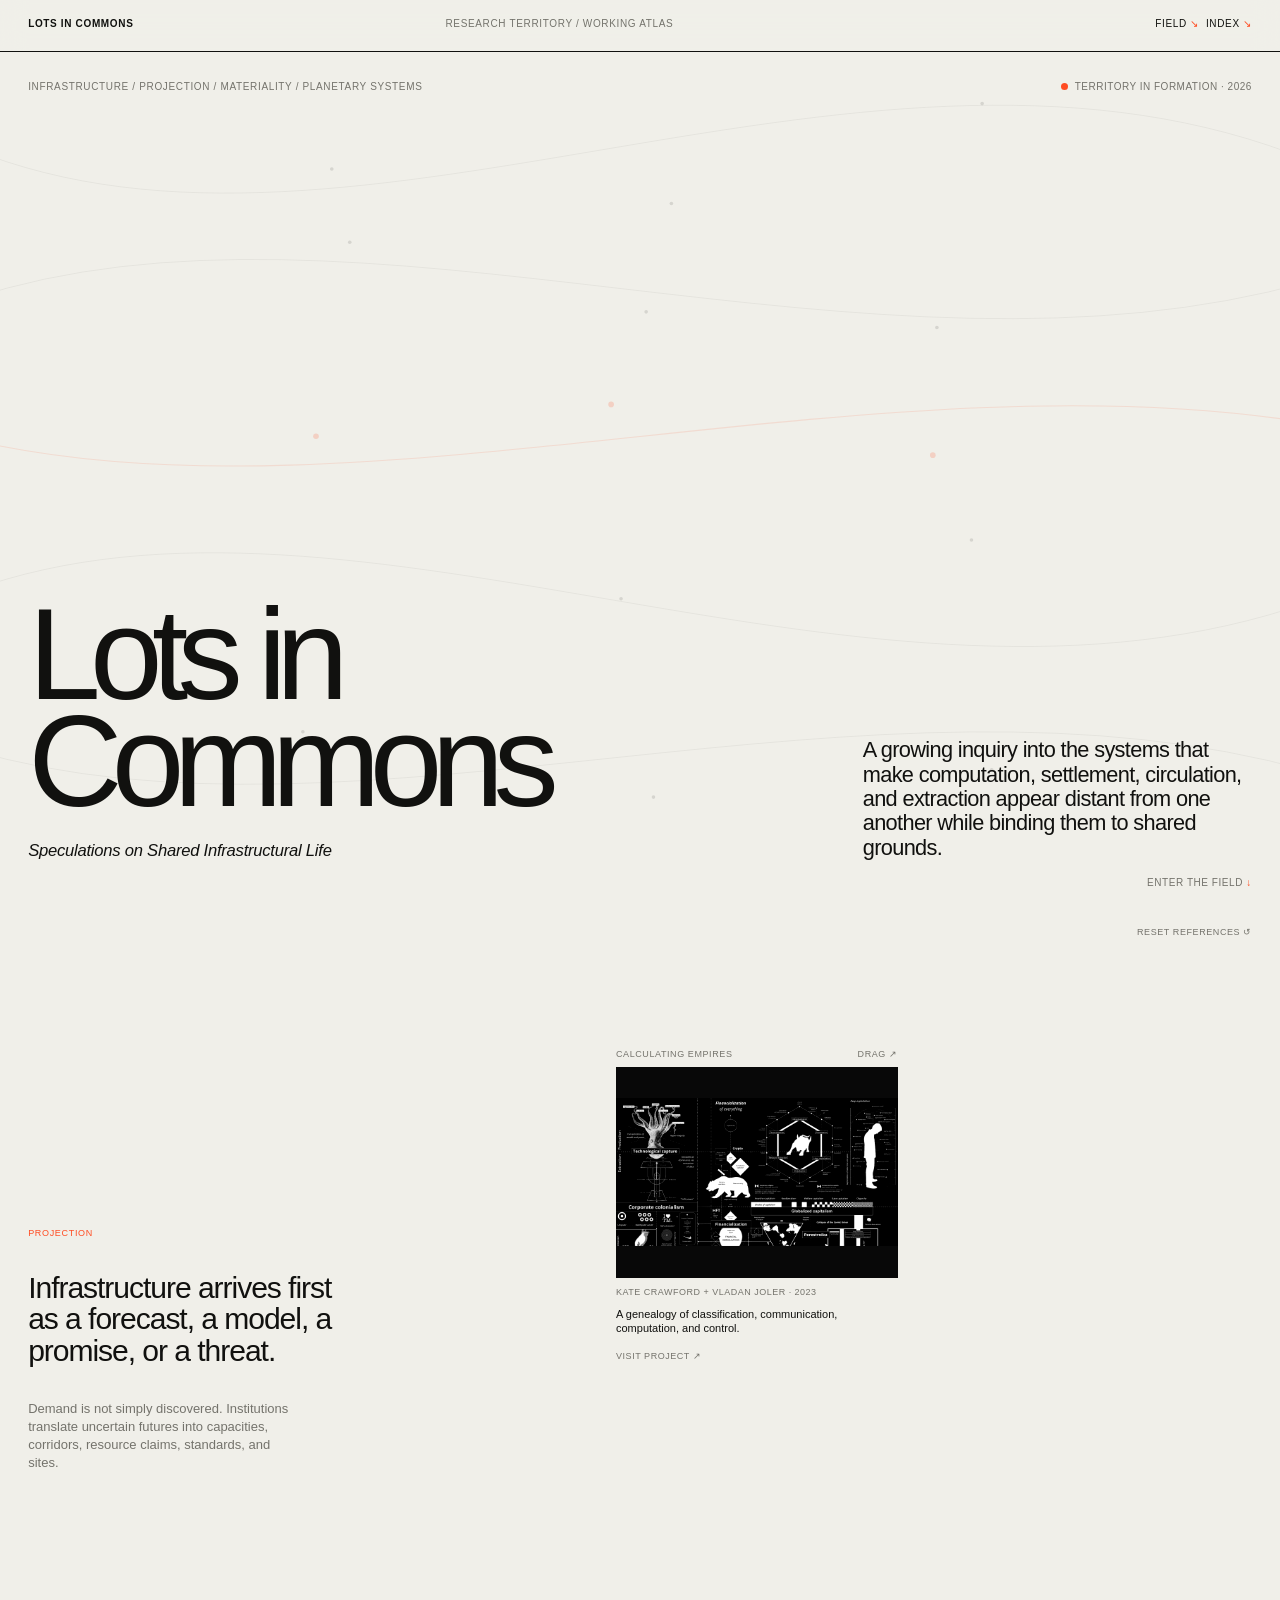
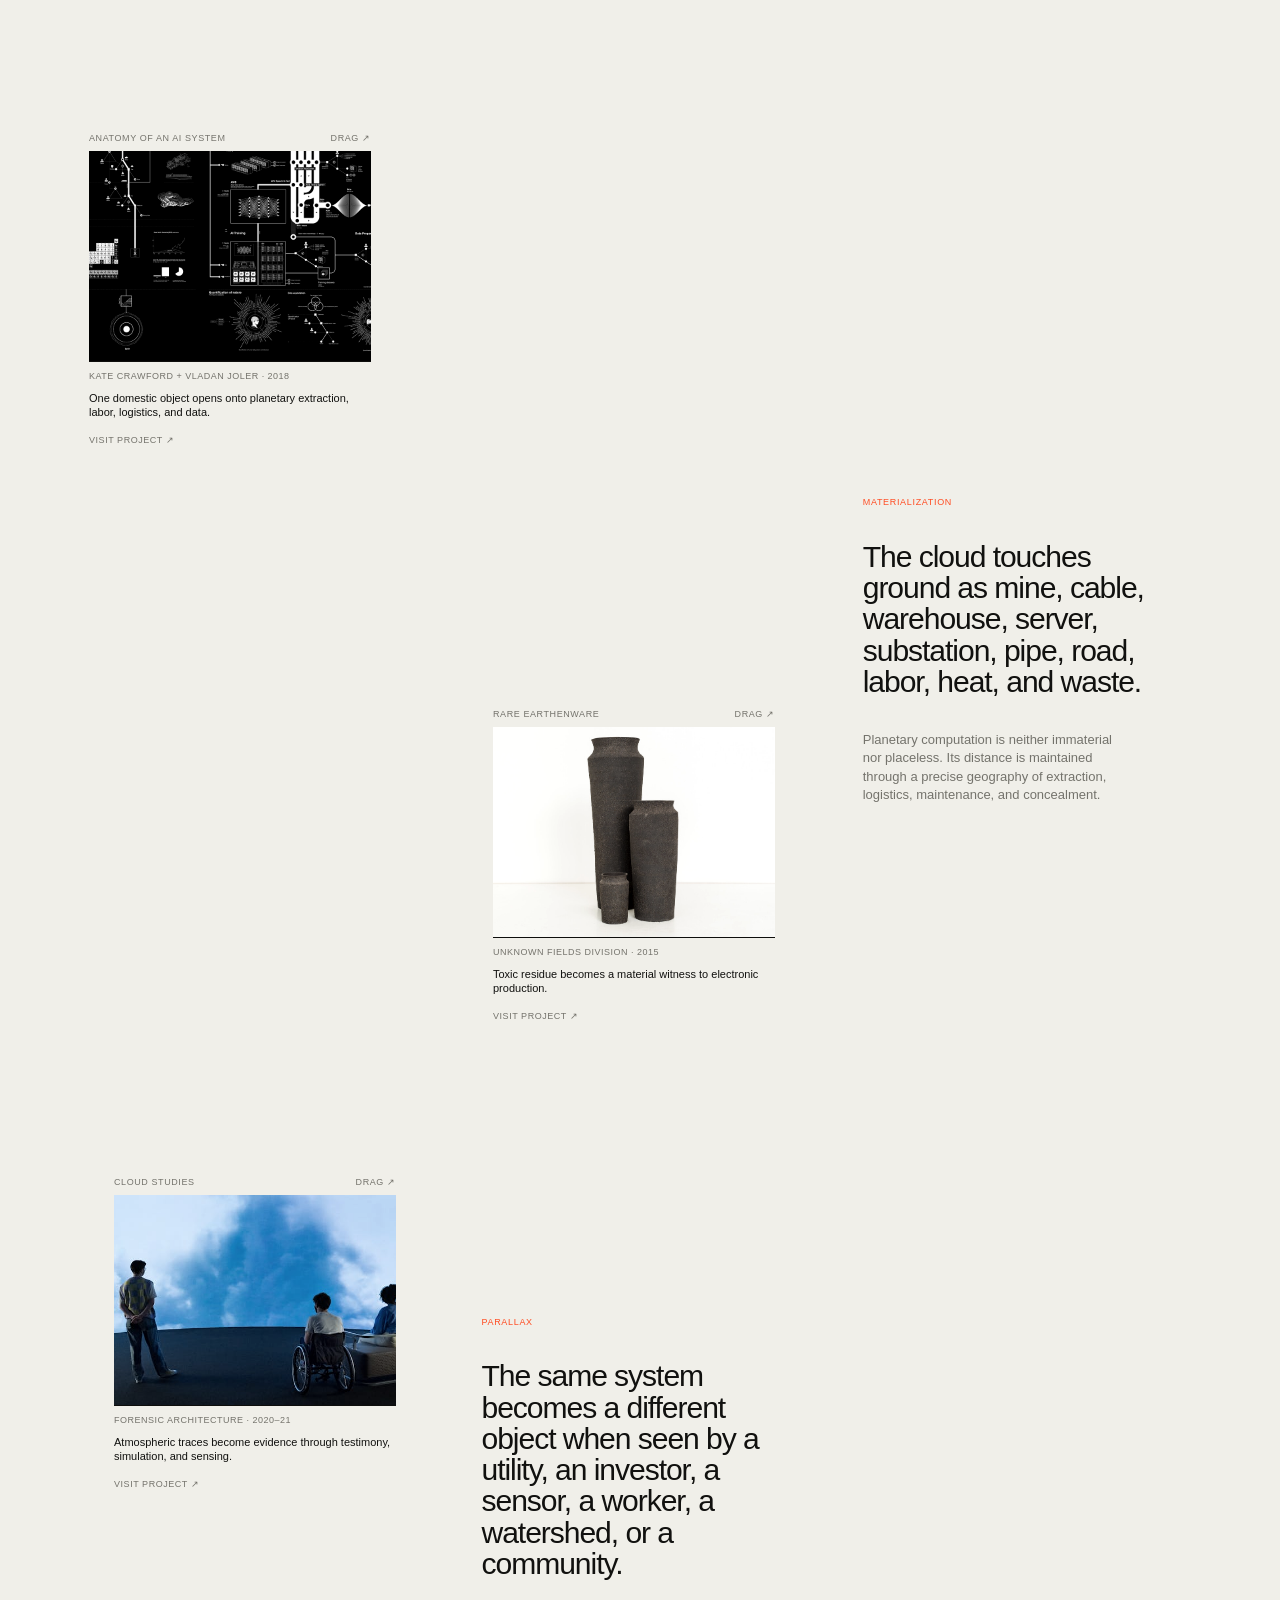
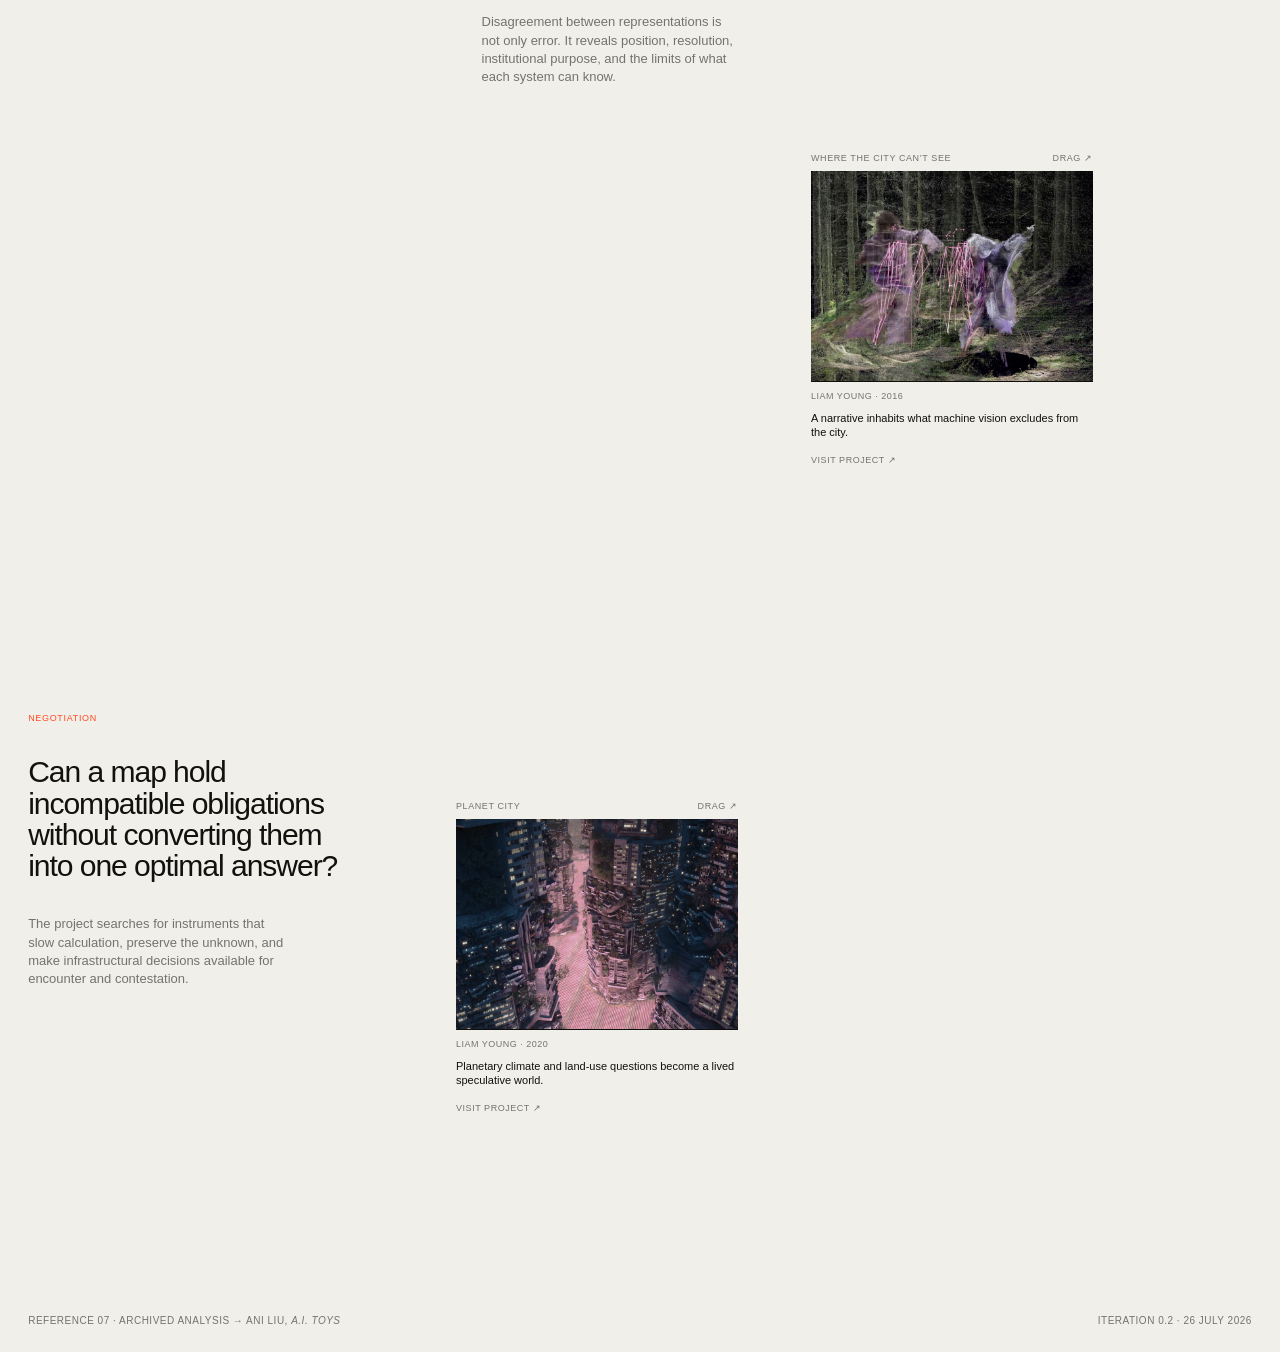
==== commit 524fe24c: "Update content" ====
--- a/index.html
+++ b/index.html
@@ -3,130 +3,148 @@
 <head>
   <meta charset="UTF-8">
   <meta name="viewport" content="width=device-width, initial-scale=1.0">
-  <meta name="description" content="Lots in Commons: Speculations on Shared Suburban Life — a working research archive.">
-  <title>Lots in Commons — Speculations on Shared Suburban Life</title>
+  <meta name="description" content="Lots in Commons: Speculations on Shared Infrastructural Life — a working research territory.">
+  <title>Lots in Commons — Speculations on Shared Infrastructural Life</title>
   <link rel="stylesheet" href="style.css">
 </head>
 <body>
+  <canvas id="fieldCanvas" aria-hidden="true"></canvas>
+
   <header class="masthead">
     <a class="wordmark" href="#top">Lots in Commons</a>
-    <p class="masthead-note">Research foundation / working archive</p>
-    <div class="view-tools" aria-label="Archive controls">
-      <button id="expandAll" type="button">Expand all</button>
-      <span aria-hidden="true">/</span>
-      <button id="collapseAll" type="button">Collapse all</button>
-    </div>
+    <p class="masthead-note">Research territory / working atlas</p>
+    <nav class="view-tools" aria-label="Primary navigation">
+      <a href="#narrative">Field</a>
+      <a href="archive.html">Index</a>
+    </nav>
   </header>
 
   <main id="top">
     <section class="title-block" aria-labelledby="page-title">
-      <p class="eyebrow">North Texas / land / infrastructure / speculation</p>
+      <p class="eyebrow">Infrastructure / projection / materiality / planetary systems</p>
       <div class="title-lockup">
         <h1 id="page-title">Lots in Commons</h1>
-        <p class="subtitle"><em>Speculations on Shared Suburban Life</em></p>
+        <p class="subtitle"><em>Speculations on Shared Infrastructural Life</em></p>
       </div>
-      <p class="dek">A growing archive about two forms of speculative development: subdivisions built for future residents and data centers built for future computation.</p>
-      <p class="status"><span class="status-dot" aria-hidden="true"></span>Work in progress · Summer 2026</p>
+      <p class="dek">A growing inquiry into the systems that make computation, settlement, circulation, and extraction appear distant from one another while binding them to shared grounds.</p>
+      <p class="status"><span class="status-dot" aria-hidden="true"></span>Territory in formation · 2026</p>
+      <a class="scroll-cue" href="#narrative">Enter the field <span aria-hidden="true">↓</span></a>
     </section>
 
-    <section class="archive" aria-label="Research archive">
-      <details class="bucket bucket-featured" open>
-        <summary>
-          <span class="bucket-number">01</span>
-          <span class="bucket-heading"><strong>Research question(s)</strong><small>What questions does the project raise? What social, technical, environmental, design, or policy problems are at stake?</small></span>
-          <span class="toggle" aria-hidden="true"></span>
-        </summary>
-        <div class="bucket-content">
-          <p>North Texas is building two suburbs. One is composed of houses intended for future residents. The other is composed of data centers intended for future computation.</p>
-          <p>Both convert forecasts of demand into present-day claims on land, electricity, water, roads, and public finance. This project investigates how those claims become spatially and politically actionable.</p>
-          <blockquote>How are forecasts of residential and computational demand used to allocate North Texas land and infrastructure, and who gains or loses when speculative futures become present-day commitments?</blockquote>
-          <p>Population projections, electrical-load requests, site-selection models, zoning maps, tax incentives, and infrastructure plans do not merely predict regional growth. They help produce it.</p>
+    <section id="narrative" class="spatial-narrative" aria-label="Research narrative field">
+      <article class="field-card field-projection">
+        <div class="field-copy">
+          <p class="field-label">Projection</p>
+          <p class="field-statement">Infrastructure arrives first as a forecast, a model, a promise, or a threat.</p>
+          <p class="field-note">Demand is not simply discovered. Institutions translate uncertain futures into capacities, corridors, resource claims, standards, and sites.</p>
         </div>
-      </details>
+      </article>
 
-      <details class="bucket">
-        <summary><span class="bucket-number">02</span><span class="bucket-heading"><strong>Keywords</strong><small>Five terms that encapsulate the research and design interests.</small></span><span class="toggle" aria-hidden="true"></span></summary>
-        <div class="bucket-content"><ul class="tag-list"><li>Financialization</li><li>Infrastructure</li><li>Land use</li><li>Friction / conflict</li><li>Speculation</li></ul></div>
-      </details>
+      <article class="field-card field-materialization">
+        <div class="field-copy">
+          <p class="field-label">Materialization</p>
+          <p class="field-statement">The cloud touches ground as mine, cable, warehouse, server, substation, pipe, road, labor, heat, and waste.</p>
+          <p class="field-note">Planetary computation is neither immaterial nor placeless. Its distance is maintained through a precise geography of extraction, logistics, maintenance, and concealment.</p>
+        </div>
+      </article>
 
-      <details class="bucket">
-        <summary><span class="bucket-number">03</span><span class="bucket-heading"><strong>Intersecting fields</strong><small>Where does the project sit, and which disciplines does it move between?</small></span><span class="toggle" aria-hidden="true"></span></summary>
-        <div class="bucket-content"><p>The project sits at the intersection of:</p><ul><li>Computational design</li><li>Real estate development</li><li>Planning</li><li>Media studies</li><li>Economics</li></ul></div>
-      </details>
+      <article class="field-card field-parallax">
+        <div class="field-copy">
+          <p class="field-label">Parallax</p>
+          <p class="field-statement">The same system becomes a different object when seen by a utility, an investor, a sensor, a worker, a watershed, or a community.</p>
+          <p class="field-note">Disagreement between representations is not only error. It reveals position, resolution, institutional purpose, and the limits of what each system can know.</p>
+        </div>
+      </article>
 
-      <details class="bucket">
-        <summary><span class="bucket-number">04</span><span class="bucket-heading"><strong>Historical lineage</strong><small>What histories, tools, theories, experiments, and political debates does the work emerge from?</small></span><span class="toggle" aria-hidden="true"></span></summary>
-        <div class="bucket-content">
-          <h3>01 — Land as a standardized asset</h3><p>Cadastral surveys, property boundaries, land valuation, zoning, mortgage standardization, suburban development, automated valuation, and contemporary real-estate analytics.</p>
-          <h3>02 — Geographic suitability</h3><p>Surveying, regional planning, ecological mapping, GIS, and contemporary site-selection systems that compare land price, tax policy, electrical capacity, water, transport, and environmental constraints.</p>
-          <h3>03 — The material history of computation</h3><p>Telegraph and telephone networks, electrical grids, military and corporate computing, fiber-optic networks, server farms, cloud computing, and artificial intelligence.</p>
-          <h3>04 — From the house to the ground beneath it</h3><p>An earlier thesis on Zillow examined how estimates, return-on-investment calculations, and market trends shape housing. This project asks how land is computationally and institutionally prepared to become a market product.</p>
+      <article class="field-card field-negotiation">
+        <div class="field-copy">
+          <p class="field-label">Negotiation</p>
+          <p class="field-statement">Can a map hold incompatible obligations without converting them into one optimal answer?</p>
+          <p class="field-note">The project searches for instruments that slow calculation, preserve the unknown, and make infrastructural decisions available for encounter and contestation.</p>
         </div>
-      </details>
+      </article>
 
-      <details class="bucket">
-        <summary><span class="bucket-number">05</span><span class="bucket-heading"><strong>Community of practice</strong><small>Who is working in this space, what approaches have they taken, and where does this project sit in relation?</small></span><span class="toggle" aria-hidden="true"></span></summary>
-        <div class="bucket-content">
-          <p><strong>Mél Hogan</strong> makes data centers environmentally and geographically specific by connecting storage to water, energy, surveillance, and land.</p>
-          <p><strong>Kate Crawford</strong> situates AI within material systems of extraction, labor, classification, and energy. <strong>Keller Easterling</strong> offers a way to examine how zones, standards, incentives, and spatial formulas exercise power.</p>
-          <h3>Constituencies</h3><ul><li>Residents living near proposed developments</li><li>Farmers and landowners</li><li>Indigenous communities</li><li>Environmental and watershed organizations</li><li>Planning staff and public officials</li><li>Utility and energy researchers</li><li>Housing and land-use advocates</li></ul>
-          <p class="note">The public-facing audience may be broader: residents, designers, planners, policymakers, and users of cloud or AI services who rarely encounter the land and infrastructure supporting them.</p>
+      <button id="resetReferences" class="field-reset" type="button">Reset references ↺</button>
+
+      <article class="precedent-card precedent-diagram field-reference" id="reference-calculating" style="--left: 48%; --top: 4%;">
+        <button class="drag-handle" type="button" aria-label="Drag Calculating Empires reference">
+          <span>Calculating Empires</span><span>Drag ↗</span>
+        </button>
+        <img src="images/precedent-calculating-empires.png" alt="Dense black-and-white diagram from Calculating Empires" loading="lazy">
+        <div class="precedent-caption">
+          <p class="precedent-meta">Kate Crawford + Vladan Joler · 2023</p>
+          <p>A genealogy of classification, communication, computation, and control.</p>
+          <a href="https://calculatingempires.net/" target="_blank" rel="noreferrer">Visit project ↗</a>
         </div>
-      </details>
+      </article>
 
-      <details class="bucket empty-state">
-        <summary><span class="bucket-number">06</span><span class="bucket-heading"><strong>Situated technology</strong><small>How is the work situated through place, power, culture, environment, and lived experience?</small></span><span class="toggle" aria-hidden="true"></span></summary>
-        <div class="bucket-content"><p class="prompt">This bucket is open for notes, precedents, and working definitions.</p><button class="add-note" type="button">+ Add working note</button></div>
-      </details>
+      <article class="precedent-card field-reference" id="reference-anatomy" style="--left: 5%; --top: 23%;">
+        <button class="drag-handle" type="button" aria-label="Drag Anatomy of an AI System reference">
+          <span>Anatomy of an AI System</span><span>Drag ↗</span>
+        </button>
+        <img src="images/precedent-anatomy-ai.jpg" alt="Anatomical map connecting an Amazon Echo to labor, resources, and data" loading="lazy">
+        <div class="precedent-caption">
+          <p class="precedent-meta">Kate Crawford + Vladan Joler · 2018</p>
+          <p>One domestic object opens onto planetary extraction, labor, logistics, and data.</p>
+          <a href="https://anatomyof.ai/" target="_blank" rel="noreferrer">Visit project ↗</a>
+        </div>
+      </article>
 
-      <details class="bucket">
-        <summary><span class="bucket-number">07</span><span class="bucket-heading"><strong>Methods</strong><small>Which techniques, datasets, theoretical approaches, and material processes are pertinent?</small></span><span class="toggle" aria-hidden="true"></span></summary>
-        <div class="bucket-content">
-          <h3>Potential datasets</h3>
-          <ul class="dataset-list"><li>USGS Annual National Land Cover Database</li><li>USDA Cropland Data Layer</li><li>Census Building Permits Survey</li><li>County parcel, assessment, and transaction records</li><li>Zoning maps and comprehensive plans</li><li>Data-center rezoning and special-use applications</li><li>Utility territories, substations, transmission lines, and planning documents</li><li>Grid-demand forecasts and interconnection records</li><li>Wetland, stream, water-withdrawal, and environmental records</li><li>Roads and fiber routes, where responsibly available</li><li>Aerial and satellite imagery</li><li>Public testimony, meeting minutes, staff reports, and development agreements</li></ul>
+      <article class="precedent-card field-reference" id="reference-rare-earth" style="--left: 38%; --top: 39%;">
+        <button class="drag-handle" type="button" aria-label="Drag Rare Earthenware reference">
+          <span>Rare Earthenware</span><span>Drag ↗</span>
+        </button>
+        <img src="images/precedent-rare-earthenware.jpg" alt="Rare Earthenware vessels made from toxic mining residue" loading="lazy">
+        <div class="precedent-caption">
+          <p class="precedent-meta">Unknown Fields Division · 2015</p>
+          <p>Toxic residue becomes a material witness to electronic production.</p>
+          <a href="https://www.liamyoung.org/projects/rare-earthenware" target="_blank" rel="noreferrer">Visit project ↗</a>
         </div>
-      </details>
+      </article>
 
-      <details class="bucket empty-state">
-        <summary><span class="bucket-number">08</span><span class="bucket-heading"><strong>Computational design experiments</strong><small>Images, simulations, interactive demos, models, diagrams, and studies authored during the semester.</small></span><span class="toggle" aria-hidden="true"></span></summary>
-        <div class="bucket-content"><p class="prompt">A future field for experiments, iterations, and process documentation.</p><div class="placeholder-grid" aria-label="Empty experiment placeholders"><span>Experiment 01</span><span>Experiment 02</span><span>Experiment 03</span></div></div>
-      </details>
+      <article class="precedent-card field-reference" id="reference-cloud-studies" style="--left: 7%; --top: 52%;">
+        <button class="drag-handle" type="button" aria-label="Drag Cloud Studies reference">
+          <span>Cloud Studies</span><span>Drag ↗</span>
+        </button>
+        <img src="images/precedent-cloud-studies.jpg" alt="Visitors facing the curved projection of Forensic Architecture's Cloud Studies" loading="lazy">
+        <div class="precedent-caption">
+          <p class="precedent-meta">Forensic Architecture · 2020–21</p>
+          <p>Atmospheric traces become evidence through testimony, simulation, and sensing.</p>
+          <a href="https://www.forensicarchitecture.org/investigation/cloudstudies" target="_blank" rel="noreferrer">Visit project ↗</a>
+        </div>
+      </article>
 
-      <details class="bucket empty-state">
-        <summary><span class="bucket-number">09</span><span class="bucket-heading"><strong>Visual representation</strong><small>What aesthetic modes, sensory investigations, and representational languages can build the argument?</small></span><span class="toggle" aria-hidden="true"></span></summary>
-        <div class="bucket-content"><p class="prompt">A future collection of maps, image references, visual systems, material studies, and display tests.</p><button class="add-note" type="button">+ Add visual reference</button></div>
-      </details>
+      <article class="precedent-card field-reference" id="reference-unseen-city" style="--left: 64%; --top: 68%;">
+        <button class="drag-handle" type="button" aria-label="Drag Where the City Can't See reference">
+          <span>Where the City Can’t See</span><span>Drag ↗</span>
+        </button>
+        <img src="images/precedent-where-city-cant-see.png" alt="LiDAR point-cloud scene from Where the City Can't See" loading="lazy">
+        <div class="precedent-caption">
+          <p class="precedent-meta">Liam Young · 2016</p>
+          <p>A narrative inhabits what machine vision excludes from the city.</p>
+          <a href="https://www.liamyoung.org/projects/where-the-city-can-t-see" target="_blank" rel="noreferrer">Visit project ↗</a>
+        </div>
+      </article>
 
-      <details class="bucket">
-        <summary><span class="bucket-number">10</span><span class="bucket-heading"><strong>Rhetorical argument</strong><small>If design is an argument for something, what does this project want to say?</small></span><span class="toggle" aria-hidden="true"></span></summary>
-        <div class="bucket-content">
-          <p>North Texas growth is often represented as the natural consequence of population and technological demand. This project argues that growth becomes actionable only after institutions translate it into forecasts, zoning categories, infrastructure plans, financial incentives, and suitable sites.</p>
-          <p>The subdivision and the data-center campus are two architectures of anticipated demand. One materializes forecasts of future residents; the other materializes forecasts of future computation. Both transform land in the present on behalf of futures that have not yet arrived.</p>
-          <p>The project argues that these futures are not inevitable. They are governed through protocols that can be examined, contested, and potentially rewritten.</p>
+      <article class="precedent-card field-reference" id="reference-planet-city" style="--left: 35%; --top: 86%;">
+        <button class="drag-handle" type="button" aria-label="Drag Planet City reference">
+          <span>Planet City</span><span>Drag ↗</span>
+        </button>
+        <img src="images/precedent-planet-city.jpg" alt="Speculative scene from Liam Young's Planet City" loading="lazy">
+        <div class="precedent-caption">
+          <p class="precedent-meta">Liam Young · 2020</p>
+          <p>Planetary climate and land-use questions become a lived speculative world.</p>
+          <a href="https://planetcity.world/" target="_blank" rel="noreferrer">Visit project ↗</a>
         </div>
-      </details>
+      </article>
+    </section>
 
-      <details class="bucket">
-        <summary><span class="bucket-number">11</span><span class="bucket-heading"><strong>Potential capstone</strong><small>Gesture toward a project form without proposing a solution before the problem is understood.</small></span><span class="toggle" aria-hidden="true"></span></summary>
-        <div class="bucket-content">
-          <p>The capstone may become an interactive and performable atlas of the North Texas development frontier.</p>
-          <p>At the regional scale, it would trace several decades of land conversion, residential construction, data-center development, and infrastructure expansion across Dallas–Fort Worth.</p>
-          <p>At the municipal scale, it would examine Red Oak as a place where agricultural land, residential growth, economic-development policy, and hyperscale computation meet.</p>
-          <p>At the parcel scale, it would reconstruct the institutional and computational process through which selected landscapes became sites for houses, servers, substations, roads, and future investment.</p>
-          <p>The atlas would not produce a single verdict about where development should occur. Instead, it would allow users to encounter several incompatible definitions of suitability.</p>
-          <p>A covenant-based interface would act as a form of friction. It might require the user to confront testimony, ecological duration, water obligations, maintenance, or uncertainty before proceeding through the model. In some situations, it may prevent calculation altogether.</p>
-          <p>The project would ask whether a map can operate less like a development instrument and more like a space of negotiation.</p>
-        </div>
-      </details>
-
-      <details class="bucket empty-state">
-        <summary><span class="bucket-number">12</span><span class="bucket-heading"><strong>The challenge</strong><small>What technical, relational, visual, and data challenges could shape the project’s development?</small></span><span class="toggle" aria-hidden="true"></span></summary>
-        <div class="bucket-content"><p class="prompt">An honest inventory of present capacities, ambitions, constraints, collaborators, and next steps.</p><button class="add-note" type="button">+ Add challenge</button></div>
-      </details>
-    </section>
   </main>
 
-  <footer><a class="precedent-link" href="ani-liu.html">Project precedent → Ani Liu, <cite>A.I. Toys</cite></a><p>Last revised <time datetime="2026-07-20">20 July 2026</time></p></footer>
+  <footer>
+    <a class="precedent-link" href="ani-liu.html">Reference 07 · Archived analysis → Ani Liu, <cite>A.I. Toys</cite></a>
+    <p>Iteration 0.2 · <time datetime="2026-07-26">26 July 2026</time></p>
+  </footer>
   <script src="script.js"></script>
 </body>
 </html>
--- a/style.css
+++ b/style.css
@@ -1,9 +1,10 @@
 :root {
-  --paper: #f3f2ed;
+  --paper: #f0efe9;
+  --paper-glass: rgba(240, 239, 233, 0.88);
   --ink: #11110f;
-  --muted: #77766f;
-  --rule: #c8c7c0;
-  --soft: #e8e7e1;
+  --muted: #74736c;
+  --rule: #c6c5bd;
+  --soft: #e3e2db;
   --accent: #ff4c22;
   --gutter: clamp(18px, 2.2vw, 36px);
   --font: Helvetica, Arial, sans-serif;
@@ -11,103 +12,878 @@
 
 * { box-sizing: border-box; }
 html { scroll-behavior: smooth; }
-body { margin: 0; color: var(--ink); background: var(--paper); font-family: var(--font); font-size: 15px; line-height: 1.35; }
+body {
+  min-height: 100vh;
+  margin: 0;
+  overflow-x: hidden;
+  color: var(--ink);
+  background: var(--paper);
+  font-family: var(--font);
+  font-size: 15px;
+  line-height: 1.4;
+}
 button { color: inherit; font: inherit; }
+a { color: inherit; }
+
+#fieldCanvas {
+  position: fixed;
+  inset: 0;
+  z-index: 0;
+  width: 100%;
+  height: 100%;
+  pointer-events: none;
+  opacity: .34;
+}
+
+.masthead,
+main,
+footer { position: relative; z-index: 1; }
 
 .masthead {
-  position: sticky; top: 0; z-index: 20;
-  display: grid; grid-template-columns: 1fr 1fr 1fr; gap: var(--gutter);
-  align-items: baseline; min-height: 52px; padding: 17px var(--gutter) 13px;
-  border-bottom: 1px solid var(--ink); background: color-mix(in srgb, var(--paper) 92%, transparent);
-  backdrop-filter: blur(10px); font-size: 11px; text-transform: uppercase; letter-spacing: .055em;
-}
-.wordmark { color: inherit; font-weight: 700; text-decoration: none; }
+  position: sticky;
+  top: 0;
+  z-index: 20;
+  display: grid;
+  grid-template-columns: 1fr 1fr 1fr;
+  gap: var(--gutter);
+  align-items: baseline;
+  min-height: 52px;
+  padding: 17px var(--gutter) 13px;
+  border-bottom: 1px solid var(--ink);
+  background: var(--paper-glass);
+  backdrop-filter: blur(12px);
+  font-size: 10px;
+  text-transform: uppercase;
+  letter-spacing: .065em;
+}
+.wordmark { font-weight: 700; text-decoration: none; }
 .masthead-note { margin: 0; color: var(--muted); }
-.view-tools { justify-self: end; display: flex; gap: 6px; }
-.view-tools button { padding: 0; border: 0; background: none; text-transform: uppercase; letter-spacing: inherit; cursor: pointer; }
-.view-tools button:hover, .view-tools button:focus-visible { color: var(--accent); }
+.view-tools {
+  justify-self: end;
+  display: flex;
+  flex-wrap: wrap;
+  justify-content: flex-end;
+  gap: 7px;
+}
+.view-tools a,
+.view-tools button {
+  padding: 0;
+  border: 0;
+  background: none;
+  text-decoration: none;
+  text-transform: uppercase;
+  letter-spacing: inherit;
+  cursor: pointer;
+}
+.view-tools a::after { content: " ↘"; color: var(--accent); }
+.view-tools a:hover,
+.view-tools a:focus-visible,
+.view-tools button:hover,
+.view-tools button:focus-visible { color: var(--accent); }
 
 main { padding: 0 var(--gutter); }
 .title-block {
-  display: grid; grid-template-columns: repeat(3, minmax(0, 1fr)); gap: var(--gutter);
+  position: relative;
+  display: grid;
+  grid-template-columns: repeat(3, minmax(0, 1fr));
   grid-template-rows: auto 1fr auto;
-  min-height: clamp(440px, 58vh, 680px); padding: 28px 0 38px; border-bottom: 1px solid var(--ink);
-}
-.eyebrow { grid-column: 1 / span 2; grid-row: 1; margin: 0; color: var(--muted); font-size: 11px; text-transform: uppercase; letter-spacing: .055em; }
+  gap: var(--gutter);
+  min-height: calc(100vh - 52px);
+  padding: 28px 0 40px;
+  border-bottom: 0;
+}
+.eyebrow {
+  grid-column: 1 / span 2;
+  grid-row: 1;
+  margin: 0;
+  color: var(--muted);
+  font-size: 10px;
+  text-transform: uppercase;
+  letter-spacing: .065em;
+}
 .title-lockup { grid-column: 1 / span 2; grid-row: 3; align-self: end; }
-h1 { max-width: 11ch; margin: 0; font-size: clamp(58px, 9.2vw, 148px); line-height: .84; letter-spacing: -.078em; font-weight: 500; }
-.subtitle { max-width: 34ch; margin: 24px 0 0; font-size: clamp(15px, 1.3vw, 20px); line-height: 1.15; letter-spacing: -.015em; }
-.dek { grid-column: 3; grid-row: 3; align-self: end; max-width: 36ch; margin: 0; font-size: clamp(17px, 1.55vw, 24px); line-height: 1.16; letter-spacing: -.025em; }
-.status { grid-column: 3; grid-row: 1; align-self: start; justify-self: end; margin: 0; color: var(--muted); font-size: 11px; text-transform: uppercase; letter-spacing: .04em; }
-.status-dot { display: inline-block; width: 7px; height: 7px; margin-right: 7px; border-radius: 50%; background: var(--accent); }
-
-.archive { display: grid; grid-template-columns: repeat(3, minmax(0, 1fr)); align-items: start; gap: 0 var(--gutter); padding-bottom: 22vh; }
-.bucket { min-width: 0; border-bottom: 1px solid var(--ink); }
+h1 {
+  max-width: 11ch;
+  margin: 0;
+  font-size: clamp(62px, 10.2vw, 164px);
+  font-weight: 500;
+  line-height: .82;
+  letter-spacing: -.082em;
+}
+.subtitle {
+  max-width: 38ch;
+  margin: 26px 0 0;
+  font-size: clamp(15px, 1.3vw, 20px);
+  line-height: 1.15;
+  letter-spacing: -.015em;
+}
+.dek {
+  grid-column: 3;
+  grid-row: 3;
+  align-self: end;
+  max-width: 35ch;
+  margin: 0;
+  font-size: clamp(18px, 1.7vw, 27px);
+  line-height: 1.12;
+  letter-spacing: -.03em;
+}
+.status {
+  grid-column: 3;
+  grid-row: 1;
+  justify-self: end;
+  margin: 0;
+  color: var(--muted);
+  font-size: 10px;
+  text-transform: uppercase;
+  letter-spacing: .05em;
+}
+.status-dot {
+  display: inline-block;
+  width: 7px;
+  height: 7px;
+  margin-right: 7px;
+  border-radius: 50%;
+  background: var(--accent);
+}
+.scroll-cue {
+  position: absolute;
+  right: 0;
+  bottom: 10px;
+  color: var(--muted);
+  font-size: 10px;
+  text-decoration: none;
+  text-transform: uppercase;
+  letter-spacing: .055em;
+}
+.scroll-cue span { color: var(--accent); }
+
+.narrative {
+  display: grid;
+  grid-template-columns: minmax(120px, 1fr) minmax(0, 2fr);
+  gap: var(--gutter);
+  border-bottom: 1px solid var(--ink);
+}
+.narrative-rail {
+  position: sticky;
+  top: 52px;
+  display: flex;
+  flex-direction: column;
+  justify-content: space-between;
+  align-self: start;
+  height: calc(100vh - 52px);
+  padding: 22px 0 28px;
+  color: var(--muted);
+  font-size: 10px;
+  text-transform: uppercase;
+  letter-spacing: .06em;
+}
+.rail-instruction {
+  margin-top: auto;
+  margin-bottom: 28px;
+  color: var(--accent);
+  line-height: 1.35;
+}
+.rail-index { color: var(--ink); font-size: clamp(34px, 4.2vw, 68px); line-height: .9; letter-spacing: -.065em; }
+.chapters { grid-column: 2; }
+.chapter {
+  position: relative;
+  display: grid;
+  grid-template-columns: repeat(2, minmax(0, 1fr));
+  gap: var(--gutter);
+  align-content: center;
+  min-height: 100vh;
+  padding: 80px 0;
+  border-bottom: 1px solid var(--rule);
+  opacity: .28;
+  transform: translateY(28px);
+  transition: opacity .7s ease, transform .8s cubic-bezier(.2,.7,.2,1);
+}
+.chapter:last-child { border-bottom: 0; }
+.chapter.is-active { opacity: 1; transform: translateY(0); }
+.chapter-index {
+  grid-column: 1 / -1;
+  align-self: start;
+  margin: 0 0 12vh;
+  color: var(--muted);
+  font-size: 10px;
+  text-transform: uppercase;
+  letter-spacing: .065em;
+}
+.chapter-statement {
+  grid-column: 1;
+  max-width: 13ch;
+  margin: 0;
+  font-size: clamp(34px, 4.45vw, 70px);
+  line-height: .98;
+  letter-spacing: -.05em;
+}
+.chapter-statement em {
+  position: relative;
+  display: inline-block;
+  color: var(--accent);
+  font-style: normal;
+  transition: transform .15s linear;
+}
+.chapter-note {
+  grid-column: 1;
+  max-width: 36ch;
+  margin: 8vh 0 0;
+  font-size: clamp(15px, 1.2vw, 19px);
+  line-height: 1.2;
+  letter-spacing: -.025em;
+}
+.spatial-narrative {
+  position: relative;
+  border-bottom: 0;
+  background:
+    linear-gradient(to right, transparent calc(33.333% - .5px), rgba(17, 17, 15, .08) 33.333%, transparent calc(33.333% + .5px)),
+    linear-gradient(to right, transparent calc(66.666% - .5px), rgba(17, 17, 15, .08) 66.666%, transparent calc(66.666% + .5px));
+}
+.field-card {
+  position: relative;
+  display: grid;
+  grid-template-columns: repeat(3, minmax(0, 1fr));
+  grid-template-rows: auto;
+  gap: var(--gutter);
+  align-content: center;
+  min-height: max(760px, 100vh);
+  padding: clamp(100px, 14vw, 210px) 0;
+}
+.field-copy {
+  position: relative;
+  z-index: 5;
+  align-self: start;
+  max-width: 38ch;
+}
+.field-label {
+  margin: 0 0 32px;
+  color: var(--accent);
+  font-size: 9px;
+  text-transform: uppercase;
+  letter-spacing: .075em;
+}
+.field-statement {
+  max-width: 20ch;
+  margin: 0;
+  font-size: clamp(22px, 2.35vw, 36px);
+  line-height: 1.04;
+  letter-spacing: -.035em;
+}
+.field-note {
+  max-width: 36ch;
+  margin: 34px 0 0;
+  color: var(--muted);
+  font-size: 13px;
+  line-height: 1.4;
+}
+.field-images {
+  position: relative;
+  align-self: center;
+  height: min(68vh, 720px);
+}
+.field-projection .field-copy,
+.field-negotiation .field-copy { grid-column: 1; }
+.field-projection .field-images,
+.field-negotiation .field-images { grid-column: 2 / span 2; }
+.field-materialization .field-copy { grid-column: 3; }
+.field-materialization .field-images { grid-column: 1 / span 2; grid-row: 1; }
+.field-parallax {
+  grid-template-rows: auto auto;
+  align-content: center;
+}
+.field-parallax .field-copy {
+  grid-column: 2;
+  justify-self: center;
+  margin-bottom: 70px;
+}
+.field-parallax .field-images {
+  grid-column: 1 / -1;
+  grid-row: 2;
+  width: 82%;
+  justify-self: center;
+}
+.chapter-images {
+  position: absolute;
+  top: 18%;
+  left: 54%;
+  width: 46%;
+  height: 70%;
+}
+.image-fragment {
+  position: absolute;
+  z-index: 1;
+  margin: 0;
+  background: var(--paper);
+}
+.image-fragment img {
+  display: block;
+  width: 100%;
+  aspect-ratio: 4 / 3;
+  border: 1px solid var(--ink);
+  object-fit: cover;
+  filter: saturate(.72) contrast(1.04);
+}
+.image-fragment figcaption {
+  max-width: 30ch;
+  margin-top: 5px;
+  color: var(--muted);
+  font-size: 9px;
+  line-height: 1.25;
+  text-transform: uppercase;
+  letter-spacing: .055em;
+}
+.image-fragment.image-contain img {
+  background: var(--ink);
+  object-fit: contain;
+}
+.fragment-a { top: 0; left: 0; width: 74%; }
+.fragment-b { top: 35%; right: 0; z-index: 3; width: 59%; }
+.fragment-c { bottom: 0; left: 8%; z-index: 2; width: 46%; }
+
+.tendril-field {
+  position: relative;
+  min-height: 180vh;
+  padding: clamp(90px, 14vw, 210px) 0;
+  border-bottom: 0;
+}
+.section-intro,
+.archive-heading {
+  display: grid;
+  grid-template-columns: repeat(3, minmax(0, 1fr));
+  gap: var(--gutter);
+}
+.section-kicker {
+  grid-column: 1;
+  margin: 0;
+  color: var(--muted);
+  font-size: 10px;
+  text-transform: uppercase;
+  letter-spacing: .065em;
+}
+.section-intro h2,
+.archive-heading h2 {
+  grid-column: 1 / span 2;
+  margin: clamp(34px, 8vw, 120px) 0 0;
+  font-size: clamp(48px, 7.7vw, 122px);
+  font-weight: 500;
+  line-height: .88;
+  letter-spacing: -.07em;
+}
+.section-intro > p:last-child,
+.archive-heading > p:last-child {
+  grid-column: 3;
+  align-self: end;
+  max-width: 38ch;
+  margin: 0;
+  font-size: clamp(16px, 1.35vw, 21px);
+  line-height: 1.2;
+  letter-spacing: -.02em;
+}
+.tendril-grid {
+  position: relative;
+  display: grid;
+  grid-template-columns: repeat(3, minmax(0, 1fr));
+  grid-auto-rows: minmax(220px, auto);
+  gap: var(--gutter);
+  margin-top: clamp(110px, 18vw, 270px);
+}
+.tendril {
+  position: relative;
+  min-height: 260px;
+  padding: 14px 0 24px;
+  border-top: 1px solid var(--ink);
+  background: linear-gradient(to bottom, color-mix(in srgb, var(--paper) 78%, transparent), transparent);
+  transition: transform .35s cubic-bezier(.2,.7,.2,1), border-color .2s ease;
+}
+.tendril:hover { transform: translateY(-10px); border-color: var(--accent); }
+.tendril span { color: var(--muted); font-size: 10px; }
+.tendril h3 {
+  max-width: 12ch;
+  margin: 20px 0;
+  font-size: clamp(28px, 3vw, 48px);
+  font-weight: 500;
+  line-height: .98;
+  letter-spacing: -.045em;
+}
+.tendril p { max-width: 34ch; margin: 0; }
+.tendril-b { margin-top: 150px; }
+.tendril-c { margin-top: 45px; }
+.tendril-d { margin-top: 90px; }
+.tendril-e { margin-top: -35px; }
+.tendril-f { margin-top: 120px; }
+
+.precedent-library {
+  padding: clamp(90px, 13vw, 190px) 0 clamp(70px, 10vw, 140px);
+  border-bottom: 1px solid var(--ink);
+}
+.precedent-library-intro {
+  display: grid;
+  grid-template-columns: repeat(3, minmax(0, 1fr));
+  gap: var(--gutter);
+}
+.precedent-library-intro h2 {
+  grid-column: 1 / span 2;
+  margin: clamp(34px, 8vw, 110px) 0 0;
+  font-size: clamp(48px, 7.2vw, 112px);
+  font-weight: 500;
+  line-height: .89;
+  letter-spacing: -.07em;
+}
+.precedent-library-note {
+  grid-column: 3;
+  align-self: end;
+}
+.precedent-library-note p {
+  max-width: 38ch;
+  margin: 0;
+  font-size: clamp(16px, 1.35vw, 21px);
+  line-height: 1.2;
+  letter-spacing: -.02em;
+}
+.precedent-library-note button {
+  margin-top: 24px;
+  padding: 8px 10px;
+  border: 1px solid var(--ink);
+  background: transparent;
+  font-size: 9px;
+  text-transform: uppercase;
+  letter-spacing: .06em;
+  cursor: pointer;
+}
+.precedent-library-note button:hover,
+.precedent-library-note button:focus-visible {
+  border-color: var(--accent);
+  background: var(--accent);
+  color: var(--paper);
+  outline: none;
+}
+.precedent-stage {
+  position: relative;
+  min-height: max(1180px, 175vh);
+  margin-top: clamp(90px, 13vw, 190px);
+  border-top: 1px solid var(--ink);
+  border-bottom: 1px solid var(--ink);
+  background:
+    linear-gradient(to right, transparent calc(33.333% - .5px), rgba(17, 17, 15, .1) 33.333%, transparent calc(33.333% + .5px)),
+    linear-gradient(to right, transparent calc(66.666% - .5px), rgba(17, 17, 15, .1) 66.666%, transparent calc(66.666% + .5px));
+}
+.precedent-card {
+  --drag-x: 0px;
+  --drag-y: 0px;
+  position: absolute;
+  left: var(--left);
+  top: var(--top);
+  z-index: 6;
+  width: clamp(210px, 20vw, 292px);
+  border: 1px solid var(--ink);
+  background: #f7f5ed;
+  box-shadow: 5px 7px 0 rgba(17, 17, 15, .12);
+  rotate: 0deg;
+  transform: translate3d(var(--drag-x), var(--drag-y), 0);
+  transition: box-shadow .18s ease;
+  will-change: transform;
+}
+.spatial-narrative .field-reference {
+  width: clamp(210px, 22vw, 330px);
+  border: 0;
+  background: transparent;
+  box-shadow: none;
+}
+.spatial-narrative .field-reference.is-dragging {
+  box-shadow: none;
+}
+.field-reference img {
+  height: auto;
+  border: 0;
+  background: transparent;
+}
+.field-reference .drag-handle {
+  padding: 6px 0 8px;
+  border: 0;
+  background: transparent;
+}
+.field-reference .drag-handle:hover,
+.field-reference .drag-handle:focus-visible {
+  background: transparent;
+  color: var(--accent);
+}
+.field-reference .precedent-caption {
+  max-width: 34ch;
+  padding: 8px 0 0;
+}
+.field-reference .precedent-caption > p:not(.precedent-meta) {
+  font-size: 11px;
+  line-height: 1.32;
+}
+.field-reset {
+  position: absolute;
+  top: 26px;
+  right: 0;
+  z-index: 8;
+  padding: 0;
+  border: 0;
+  background: transparent;
+  color: var(--muted);
+  font-size: 9px;
+  text-transform: uppercase;
+  letter-spacing: .065em;
+  cursor: pointer;
+}
+.field-reset:hover,
+.field-reset:focus-visible {
+  color: var(--accent);
+  outline: none;
+}
+.precedent-card.is-dragging {
+  z-index: 19;
+  box-shadow: 12px 15px 0 rgba(17, 17, 15, .18);
+}
+.precedent-card img {
+  display: block;
+  width: 100%;
+  aspect-ratio: 4 / 3;
+  border-bottom: 1px solid var(--ink);
+  background: var(--ink);
+  object-fit: cover;
+  filter: saturate(.78) contrast(1.03);
+  pointer-events: none;
+  user-select: none;
+}
+.precedent-card.precedent-diagram img {
+  object-fit: contain;
+  filter: grayscale(1) contrast(1.08);
+}
+.drag-handle {
+  display: flex;
+  justify-content: space-between;
+  width: 100%;
+  padding: 8px 9px 7px;
+  border: 0;
+  border-bottom: 1px solid var(--ink);
+  background: var(--soft);
+  color: var(--muted);
+  font-size: 9px;
+  line-height: 1;
+  text-align: left;
+  text-transform: uppercase;
+  letter-spacing: .065em;
+  cursor: grab;
+  touch-action: none;
+}
+.drag-handle:hover,
+.drag-handle:focus-visible {
+  background: var(--accent);
+  color: var(--paper);
+  outline: none;
+}
+.drag-handle:active { cursor: grabbing; }
+.precedent-caption { padding: 11px 12px 13px; }
+.precedent-caption p { margin: 0; }
+.precedent-caption .precedent-meta {
+  margin-bottom: 8px;
+  color: var(--muted);
+  font-size: 9px;
+  text-transform: uppercase;
+  letter-spacing: .055em;
+}
+.precedent-caption h3 {
+  margin: 0 0 9px;
+  font-size: clamp(21px, 2vw, 29px);
+  font-weight: 500;
+  line-height: .95;
+  letter-spacing: -.045em;
+}
+.precedent-caption h3 cite { font-style: normal; }
+.precedent-caption h3 + p {
+  font-size: 11px;
+  line-height: 1.32;
+}
+.precedent-caption a {
+  display: inline-block;
+  margin-top: 14px;
+  color: var(--muted);
+  font-size: 9px;
+  text-decoration: none;
+  text-transform: uppercase;
+  letter-spacing: .06em;
+}
+.precedent-caption a:hover,
+.precedent-caption a:focus-visible { color: var(--accent); }
+
+.archive-heading {
+  padding: clamp(90px, 14vw, 190px) 0 clamp(70px, 10vw, 140px);
+  border-bottom: 1px solid var(--ink);
+}
+.archive-heading h2 { margin-top: 48px; }
+.archive-page-heading h1 {
+  grid-column: 1 / span 2;
+  margin: 48px 0 0;
+  font-size: clamp(48px, 7.7vw, 122px);
+  font-weight: 500;
+  line-height: .88;
+  letter-spacing: -.07em;
+}
+
+.archive {
+  display: grid;
+  grid-template-columns: repeat(3, minmax(0, 1fr));
+  align-items: start;
+  gap: 0 var(--gutter);
+  padding-bottom: 22vh;
+}
+.bucket { min-width: 0; border-bottom: 1px solid var(--ink); background: color-mix(in srgb, var(--paper) 88%, transparent); }
 .bucket-featured { grid-column: span 2; }
-.bucket summary { position: relative; display: grid; grid-template-columns: 28px minmax(0, 1fr) 18px; gap: 8px; min-height: 126px; padding: 16px 0 18px; cursor: pointer; list-style: none; }
+.bucket summary {
+  position: relative;
+  display: grid;
+  grid-template-columns: 28px minmax(0, 1fr) 18px;
+  gap: 8px;
+  min-height: 126px;
+  padding: 16px 0 18px;
+  cursor: pointer;
+  list-style: none;
+}
 .bucket summary::-webkit-details-marker { display: none; }
-.bucket summary:hover strong, .bucket summary:focus-visible strong { color: var(--accent); }
+.bucket summary:hover strong,
+.bucket summary:focus-visible strong { color: var(--accent); }
 .bucket summary:focus-visible { outline: 1px dotted var(--ink); outline-offset: 5px; }
 .bucket-number { padding-top: 3px; color: var(--muted); font-size: 10px; }
 .bucket-heading { display: grid; align-content: start; gap: 10px; }
-.bucket-heading strong { max-width: 18ch; font-size: clamp(21px, 2.1vw, 34px); font-weight: 500; line-height: .98; letter-spacing: -.045em; transition: color .15s; }
+.bucket-heading strong {
+  max-width: 18ch;
+  font-size: clamp(21px, 2.1vw, 34px);
+  font-weight: 500;
+  line-height: .98;
+  letter-spacing: -.045em;
+  transition: color .15s;
+}
 .bucket-heading small { max-width: 42ch; color: var(--muted); font-size: 11px; font-weight: 400; line-height: 1.32; }
-.toggle::before, .toggle::after { content: ""; position: absolute; top: 26px; right: 2px; width: 13px; height: 1px; background: currentColor; }
+.toggle::before,
+.toggle::after {
+  content: "";
+  position: absolute;
+  top: 26px;
+  right: 2px;
+  width: 13px;
+  height: 1px;
+  background: currentColor;
+}
 .toggle::after { transform: rotate(90deg); transition: transform .2s ease; }
 .bucket[open] .toggle::after { transform: rotate(0); }
 .bucket[open] summary { border-bottom: 1px solid var(--rule); }
-.bucket-content { padding: 22px 36px 36px 36px; font-size: 14px; line-height: 1.4; }
+.bucket-content { padding: 22px 36px 38px; font-size: 14px; line-height: 1.42; }
 .bucket-content > :first-child { margin-top: 0; }
 .bucket-content > :last-child { margin-bottom: 0; }
 .bucket-content p { max-width: 62ch; }
-.bucket-content blockquote { max-width: 62ch; margin: 24px 0; padding-left: 14px; border-left: 1px solid var(--ink); font-size: inherit; line-height: inherit; }
-.bucket-content h3 { margin: 34px 0 6px; font-size: 11px; font-weight: 700; text-transform: uppercase; letter-spacing: .04em; }
+.bucket-content blockquote {
+  max-width: 62ch;
+  margin: 28px 0;
+  padding-left: 14px;
+  border-left: 1px solid var(--accent);
+  font-size: inherit;
+}
+.bucket-content h3 {
+  margin: 34px 0 6px;
+  font-size: 10px;
+  font-weight: 700;
+  text-transform: uppercase;
+  letter-spacing: .055em;
+}
 .bucket-content ul { margin: 10px 0 0; padding: 0; list-style: none; }
-.bucket-content li { padding: 7px 0; border-top: 1px solid var(--rule); }
+.bucket-content li { padding: 8px 0; border-top: 1px solid var(--rule); }
 .bucket-content li:last-child { border-bottom: 1px solid var(--rule); }
 .tag-list { display: flex; flex-wrap: wrap; gap: 7px; }
 .tag-list li { padding: 7px 10px; border: 1px solid var(--ink) !important; border-radius: 99px; }
 .dataset-list { counter-reset: dataset; }
 .dataset-list li { display: grid; grid-template-columns: 25px 1fr; gap: 8px; }
-.dataset-list li::before { counter-increment: dataset; content: counter(dataset, decimal-leading-zero); color: var(--muted); font-size: 10px; padding-top: 2px; }
+.dataset-list li::before {
+  counter-increment: dataset;
+  content: counter(dataset, decimal-leading-zero);
+  color: var(--muted);
+  font-size: 10px;
+  padding-top: 2px;
+}
+.tendril-list li {
+  display: grid;
+  grid-template-columns: minmax(130px, 1fr) 2fr;
+  gap: 22px;
+  padding: 13px 0;
+}
+.tendril-list strong { font-weight: 500; }
+.tendril-list span { color: var(--muted); }
 .note { margin-top: 30px; color: var(--muted); }
-.prompt { color: var(--muted); font-size: inherit; line-height: inherit; }
-.add-note { margin-top: 12px; padding: 8px 0 3px; border: 0; border-bottom: 1px solid var(--ink); background: transparent; cursor: pointer; }
-.add-note:hover, .add-note:focus-visible { color: var(--accent); border-color: var(--accent); }
-.placeholder-grid { display: grid; grid-template-columns: repeat(3, 1fr); gap: 8px; margin-top: 24px; }
-.placeholder-grid span { display: grid; place-items: center; aspect-ratio: 1; border: 1px dashed var(--rule); color: var(--muted); font-size: 10px; text-transform: uppercase; }
-
-footer { display: grid; grid-template-columns: 1fr auto; margin: 0 var(--gutter); padding: 14px 0 24px; border-top: 1px solid var(--ink); color: var(--muted); font-size: 10px; text-transform: uppercase; letter-spacing: .05em; }
+.process-chain {
+  padding: 18px;
+  border: 1px solid var(--ink);
+  font-size: 12px;
+  text-align: center;
+  text-transform: uppercase;
+  letter-spacing: .035em;
+}
+
+footer {
+  display: grid;
+  grid-template-columns: 1fr auto;
+  margin: 0 var(--gutter);
+  padding: 14px 0 24px;
+  border-top: 0;
+  color: var(--muted);
+  font-size: 10px;
+  text-transform: uppercase;
+  letter-spacing: .05em;
+}
 footer p { margin: 0; }
-.precedent-link { width: fit-content; color: inherit; text-decoration: none; }
-.precedent-link:visited { color: inherit; }
-.precedent-link:hover, .precedent-link:focus-visible { color: var(--accent); }
+.precedent-link { width: fit-content; text-decoration: none; }
+.precedent-link:hover,
+.precedent-link:focus-visible { color: var(--accent); }
 
 @media (max-width: 900px) {
   .masthead { grid-template-columns: 1fr auto; }
   .masthead-note { display: none; }
-  .title-block, .archive { grid-template-columns: repeat(2, minmax(0, 1fr)); }
+  .title-block,
+  .archive,
+  .section-intro,
+  .archive-heading,
+  .precedent-library-intro { grid-template-columns: repeat(2, minmax(0, 1fr)); }
   .title-block { grid-template-rows: auto 1fr auto auto; }
   .title-lockup { grid-column: 1 / -1; grid-row: 3; }
-  .dek { grid-column: 1 / -1; grid-row: 4; max-width: 48ch; margin-top: 36px; }
+  .dek { grid-column: 1 / -1; grid-row: 4; max-width: 48ch; margin-top: 44px; }
   .status { grid-column: 2; grid-row: 1; }
+  .narrative { grid-template-columns: 120px minmax(0, 1fr); }
+  .precedent-card { width: clamp(190px, 28vw, 260px); }
+  .section-intro h2,
+  .archive-heading h2,
+  .precedent-library-intro h2 { grid-column: 1 / -1; }
+  .section-intro > p:last-child,
+  .archive-heading > p:last-child,
+  .precedent-library-note { grid-column: 2; margin-top: 36px; }
+  .tendril-grid { grid-template-columns: repeat(2, minmax(0, 1fr)); }
 }
 
 @media (max-width: 620px) {
-  .view-tools { display: none; }
-  .masthead, .title-block, .archive { grid-template-columns: 1fr; }
-  .title-block { grid-template-rows: auto; min-height: 0; padding: 24px 0 30px; }
-  .eyebrow, .title-lockup, .dek, .status, .bucket-featured { grid-column: 1; }
+  .view-tools a { display: none; }
+  .masthead,
+  .title-block,
+  .archive,
+  .section-intro,
+  .archive-heading,
+  .precedent-library-intro,
+  .tendril-grid { grid-template-columns: 1fr; }
+  .title-block { grid-template-rows: auto; min-height: 720px; padding: 24px 0 32px; }
+  .eyebrow,
+  .title-lockup,
+  .dek,
+  .status,
+  .bucket-featured { grid-column: 1; }
   .eyebrow { grid-row: 1; max-width: 30ch; }
-  .status { grid-row: 2; align-self: start; margin-top: 64px; }
-  .title-lockup { grid-row: 3; margin-top: 44px; }
-  .dek { grid-row: 4; margin-top: 30px; }
-  h1 { font-size: clamp(54px, 17vw, 74px); }
+  .status { grid-row: 2; justify-self: start; margin-top: 72px; }
+  .title-lockup { grid-row: 3; margin-top: 48px; }
+  .dek { grid-row: 4; margin-top: 36px; }
+  h1 { font-size: clamp(56px, 17.5vw, 78px); }
   .subtitle { margin-top: 16px; }
-  .status { justify-self: start; }
+  .narrative { grid-template-columns: 1fr; }
+  .spatial-narrative { background: none; }
+  .field-card {
+    grid-template-columns: 1fr;
+    min-height: 0;
+    padding: 100px 0 120px;
+  }
+  .field-projection .field-copy,
+  .field-materialization .field-copy,
+  .field-parallax .field-copy,
+  .field-negotiation .field-copy,
+  .field-projection .field-images,
+  .field-materialization .field-images,
+  .field-parallax .field-images,
+  .field-negotiation .field-images {
+    grid-column: 1;
+    grid-row: auto;
+    width: 100%;
+    justify-self: stretch;
+  }
+  .field-copy { max-width: 32ch; }
+  .field-parallax .field-copy { margin-bottom: 0; }
+  .field-images { height: 540px; margin-top: 68px; }
+  .narrative-rail {
+    top: 51px;
+    z-index: 2;
+    grid-column: 1;
+    flex-direction: row;
+    height: auto;
+    padding: 12px 0;
+    border-bottom: 1px solid var(--rule);
+    background: var(--paper-glass);
+    backdrop-filter: blur(10px);
+  }
+  .rail-index { font-size: 10px; letter-spacing: .06em; }
+  .rail-instruction { display: none; }
+  .chapters { grid-column: 1; }
+  .chapter { grid-template-columns: 1fr; min-height: 90vh; padding: 70px 0; }
+  .chapter-index { margin-bottom: 14vh; }
+  .chapter-statement { font-size: clamp(32px, 10vw, 48px); }
+  .chapter-note { grid-column: 1; margin-top: 12vh; }
+  .chapter-images {
+    position: relative;
+    top: auto;
+    left: auto;
+    grid-column: 1;
+    width: 100%;
+    height: 560px;
+    margin-top: 72px;
+  }
+  .precedent-stage {
+    display: grid;
+    gap: 56px;
+    min-height: 0;
+    padding: 54px 0;
+    background: none;
+  }
+  .precedent-card {
+    position: relative;
+    left: auto;
+    top: auto;
+    grid-column: 1;
+    width: min(88vw, 360px);
+    margin: 64px 0 10px auto;
+    rotate: 0deg;
+  }
+  .spatial-narrative > .field-reference {
+    position: absolute;
+    left: var(--left);
+    top: var(--top);
+    width: min(72vw, 300px);
+    margin: 0;
+  }
+  .tendril-field { min-height: 0; }
+  .section-intro h2,
+  .archive-heading h2,
+  .precedent-library-intro h2,
+  .archive-page-heading h1,
+  .section-intro > p:last-child,
+  .archive-heading > p:last-child,
+  .precedent-library-note { grid-column: 1; }
+  .section-intro > p:last-child,
+  .archive-heading > p:last-child,
+  .precedent-library-note { margin-top: 34px; }
+  .tendril-grid { margin-top: 100px; }
+  .tendril,
+  .tendril-b,
+  .tendril-c,
+  .tendril-d,
+  .tendril-e,
+  .tendril-f { min-height: 230px; margin-top: 0; }
+  .precedent-stage > .precedent-card:nth-of-type(even) { margin-right: auto; margin-left: 0; }
   .bucket summary { min-height: 112px; }
   .bucket-heading strong { font-size: 28px; }
   .bucket-content { padding-left: 36px; padding-right: 8px; }
-}
-
-@media (prefers-reduced-motion: reduce) { html { scroll-behavior: auto; } }
+  .tendril-list li { grid-template-columns: 1fr; gap: 4px; }
+  footer { grid-template-columns: 1fr; gap: 12px; }
+}
+
+@media (prefers-reduced-motion: reduce) {
+  html { scroll-behavior: auto; }
+  .chapter { opacity: 1; transform: none; transition: none; }
+  .chapter-statement em { transform: none !important; }
+  .tendril { transition: none; }
+  #fieldCanvas { display: none; }
+}
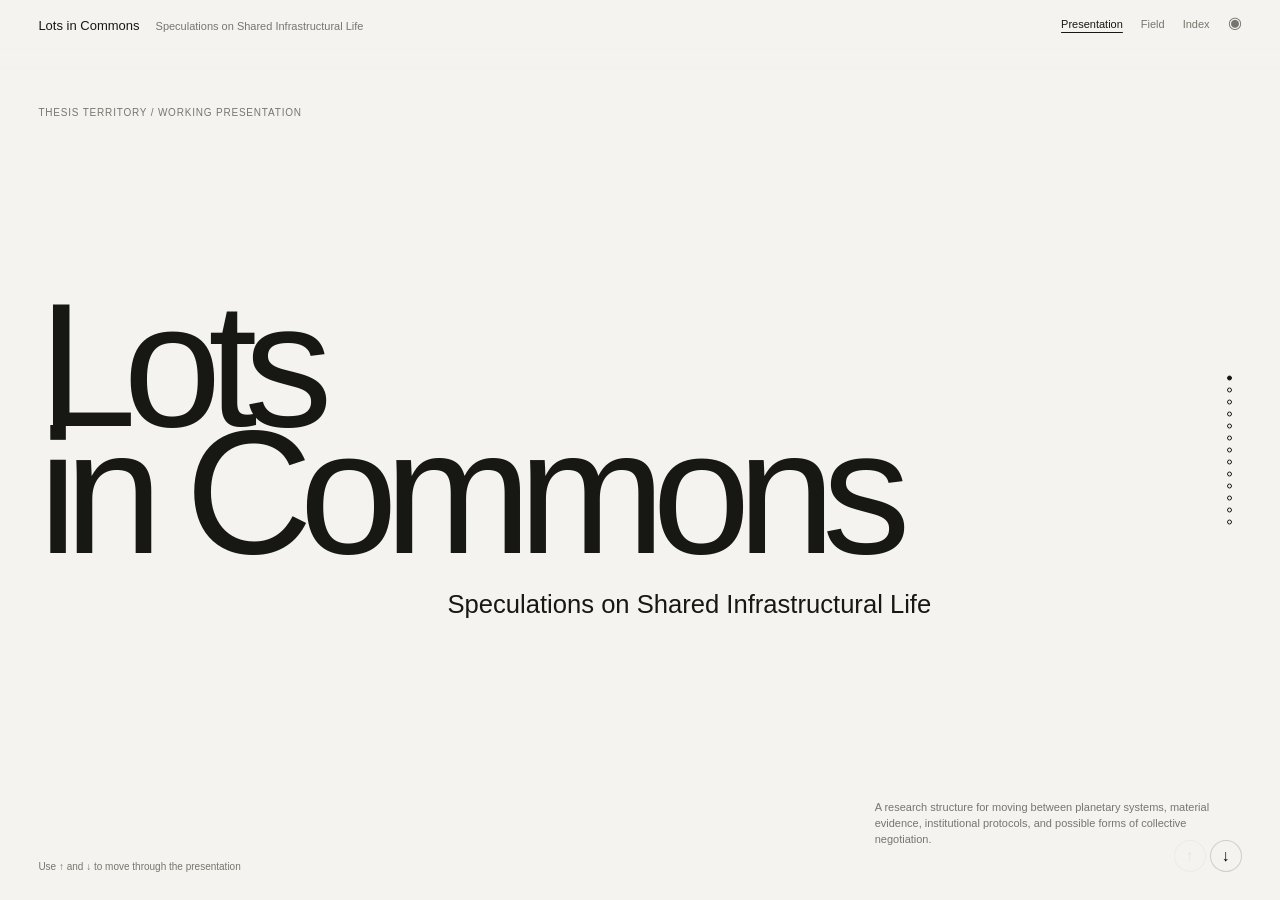
==== commit 2a8ded7f: "Slides update" ====
--- a/index.html
+++ b/index.html
@@ -1,150 +1,287 @@
 <!doctype html>
 <html lang="en">
 <head>
-  <meta charset="UTF-8">
-  <meta name="viewport" content="width=device-width, initial-scale=1.0">
-  <meta name="description" content="Lots in Commons: Speculations on Shared Infrastructural Life — a working research territory.">
-  <title>Lots in Commons — Speculations on Shared Infrastructural Life</title>
-  <link rel="stylesheet" href="style.css">
+  <meta charset="utf-8">
+  <meta name="viewport" content="width=device-width, initial-scale=1">
+  <meta name="description" content="Lots in Commons — Speculations on Shared Infrastructural Life">
+  <title>Lots in Commons — Presentation</title>
+  <link rel="stylesheet" href="presentation.css">
 </head>
 <body>
-  <canvas id="fieldCanvas" aria-hidden="true"></canvas>
-
-  <header class="masthead">
-    <a class="wordmark" href="#top">Lots in Commons</a>
-    <p class="masthead-note">Research territory / working atlas</p>
-    <nav class="view-tools" aria-label="Primary navigation">
-      <a href="#narrative">Field</a>
+  <header class="site-header">
+    <a class="site-title" href="index.html"><span>Lots in Commons</span><em>Speculations on Shared Infrastructural Life</em></a>
+    <nav class="site-nav" aria-label="Primary navigation">
+      <a class="is-active" href="index.html" aria-current="page">Presentation</a>
+      <a href="field.html">Field</a>
       <a href="archive.html">Index</a>
+      <a class="projection-mark" href="projection.html" aria-label="Projection study" title="Projection study">◉</a>
     </nav>
   </header>
 
-  <main id="top">
-    <section class="title-block" aria-labelledby="page-title">
-      <p class="eyebrow">Infrastructure / projection / materiality / planetary systems</p>
-      <div class="title-lockup">
-        <h1 id="page-title">Lots in Commons</h1>
-        <p class="subtitle"><em>Speculations on Shared Infrastructural Life</em></p>
-      </div>
-      <p class="dek">A growing inquiry into the systems that make computation, settlement, circulation, and extraction appear distant from one another while binding them to shared grounds.</p>
-      <p class="status"><span class="status-dot" aria-hidden="true"></span>Territory in formation · 2026</p>
-      <a class="scroll-cue" href="#narrative">Enter the field <span aria-hidden="true">↓</span></a>
-    </section>
-
-    <section id="narrative" class="spatial-narrative" aria-label="Research narrative field">
-      <article class="field-card field-projection">
-        <div class="field-copy">
-          <p class="field-label">Projection</p>
-          <p class="field-statement">Infrastructure arrives first as a forecast, a model, a promise, or a threat.</p>
-          <p class="field-note">Demand is not simply discovered. Institutions translate uncertain futures into capacities, corridors, resource claims, standards, and sites.</p>
-        </div>
-      </article>
-
-      <article class="field-card field-materialization">
-        <div class="field-copy">
-          <p class="field-label">Materialization</p>
-          <p class="field-statement">The cloud touches ground as mine, cable, warehouse, server, substation, pipe, road, labor, heat, and waste.</p>
-          <p class="field-note">Planetary computation is neither immaterial nor placeless. Its distance is maintained through a precise geography of extraction, logistics, maintenance, and concealment.</p>
-        </div>
-      </article>
-
-      <article class="field-card field-parallax">
-        <div class="field-copy">
-          <p class="field-label">Parallax</p>
-          <p class="field-statement">The same system becomes a different object when seen by a utility, an investor, a sensor, a worker, a watershed, or a community.</p>
-          <p class="field-note">Disagreement between representations is not only error. It reveals position, resolution, institutional purpose, and the limits of what each system can know.</p>
-        </div>
-      </article>
-
-      <article class="field-card field-negotiation">
-        <div class="field-copy">
-          <p class="field-label">Negotiation</p>
-          <p class="field-statement">Can a map hold incompatible obligations without converting them into one optimal answer?</p>
-          <p class="field-note">The project searches for instruments that slow calculation, preserve the unknown, and make infrastructural decisions available for encounter and contestation.</p>
-        </div>
-      </article>
-
-      <button id="resetReferences" class="field-reset" type="button">Reset references ↺</button>
-
-      <article class="precedent-card precedent-diagram field-reference" id="reference-calculating" style="--left: 48%; --top: 4%;">
-        <button class="drag-handle" type="button" aria-label="Drag Calculating Empires reference">
-          <span>Calculating Empires</span><span>Drag ↗</span>
-        </button>
-        <img src="images/precedent-calculating-empires.png" alt="Dense black-and-white diagram from Calculating Empires" loading="lazy">
-        <div class="precedent-caption">
-          <p class="precedent-meta">Kate Crawford + Vladan Joler · 2023</p>
-          <p>A genealogy of classification, communication, computation, and control.</p>
-          <a href="https://calculatingempires.net/" target="_blank" rel="noreferrer">Visit project ↗</a>
-        </div>
-      </article>
-
-      <article class="precedent-card field-reference" id="reference-anatomy" style="--left: 5%; --top: 23%;">
-        <button class="drag-handle" type="button" aria-label="Drag Anatomy of an AI System reference">
-          <span>Anatomy of an AI System</span><span>Drag ↗</span>
-        </button>
-        <img src="images/precedent-anatomy-ai.jpg" alt="Anatomical map connecting an Amazon Echo to labor, resources, and data" loading="lazy">
-        <div class="precedent-caption">
-          <p class="precedent-meta">Kate Crawford + Vladan Joler · 2018</p>
-          <p>One domestic object opens onto planetary extraction, labor, logistics, and data.</p>
-          <a href="https://anatomyof.ai/" target="_blank" rel="noreferrer">Visit project ↗</a>
-        </div>
-      </article>
-
-      <article class="precedent-card field-reference" id="reference-rare-earth" style="--left: 38%; --top: 39%;">
-        <button class="drag-handle" type="button" aria-label="Drag Rare Earthenware reference">
-          <span>Rare Earthenware</span><span>Drag ↗</span>
-        </button>
-        <img src="images/precedent-rare-earthenware.jpg" alt="Rare Earthenware vessels made from toxic mining residue" loading="lazy">
-        <div class="precedent-caption">
-          <p class="precedent-meta">Unknown Fields Division · 2015</p>
-          <p>Toxic residue becomes a material witness to electronic production.</p>
-          <a href="https://www.liamyoung.org/projects/rare-earthenware" target="_blank" rel="noreferrer">Visit project ↗</a>
-        </div>
-      </article>
-
-      <article class="precedent-card field-reference" id="reference-cloud-studies" style="--left: 7%; --top: 52%;">
-        <button class="drag-handle" type="button" aria-label="Drag Cloud Studies reference">
-          <span>Cloud Studies</span><span>Drag ↗</span>
-        </button>
-        <img src="images/precedent-cloud-studies.jpg" alt="Visitors facing the curved projection of Forensic Architecture's Cloud Studies" loading="lazy">
-        <div class="precedent-caption">
-          <p class="precedent-meta">Forensic Architecture · 2020–21</p>
-          <p>Atmospheric traces become evidence through testimony, simulation, and sensing.</p>
-          <a href="https://www.forensicarchitecture.org/investigation/cloudstudies" target="_blank" rel="noreferrer">Visit project ↗</a>
-        </div>
-      </article>
-
-      <article class="precedent-card field-reference" id="reference-unseen-city" style="--left: 64%; --top: 68%;">
-        <button class="drag-handle" type="button" aria-label="Drag Where the City Can't See reference">
-          <span>Where the City Can’t See</span><span>Drag ↗</span>
-        </button>
-        <img src="images/precedent-where-city-cant-see.png" alt="LiDAR point-cloud scene from Where the City Can't See" loading="lazy">
-        <div class="precedent-caption">
-          <p class="precedent-meta">Liam Young · 2016</p>
-          <p>A narrative inhabits what machine vision excludes from the city.</p>
-          <a href="https://www.liamyoung.org/projects/where-the-city-can-t-see" target="_blank" rel="noreferrer">Visit project ↗</a>
-        </div>
-      </article>
-
-      <article class="precedent-card field-reference" id="reference-planet-city" style="--left: 35%; --top: 86%;">
-        <button class="drag-handle" type="button" aria-label="Drag Planet City reference">
-          <span>Planet City</span><span>Drag ↗</span>
-        </button>
-        <img src="images/precedent-planet-city.jpg" alt="Speculative scene from Liam Young's Planet City" loading="lazy">
-        <div class="precedent-caption">
-          <p class="precedent-meta">Liam Young · 2020</p>
-          <p>Planetary climate and land-use questions become a lived speculative world.</p>
-          <a href="https://planetcity.world/" target="_blank" rel="noreferrer">Visit project ↗</a>
-        </div>
-      </article>
-    </section>
-
+  <main class="deck-viewport" aria-label="Vertical thesis presentation">
+    <div class="deck-plane" id="deckPlane">
+      <section class="slide slide-cover is-active" id="opening">
+        <div class="slide-grid">
+          <p class="eyebrow">Thesis territory / working presentation</p>
+          <div class="cover-title">
+            <h1>Lots<br>in Commons</h1>
+            <p>Speculations on Shared Infrastructural Life</p>
+          </div>
+          <p class="cover-note">A research structure for moving between planetary systems, material evidence, institutional protocols, and possible forms of collective negotiation.</p>
+        </div>
+      </section>
+
+      <section class="slide" id="premise">
+        <div class="slide-grid">
+          <p class="eyebrow">Premise</p>
+          <div class="slide-heading">
+            <h2>Infrastructure is not a background.</h2>
+            <p class="lead">It is an active arrangement of matter, measurement, labor, law, and expectation.</p>
+          </div>
+          <div class="slide-copy">
+            <p>The project begins where landscapes are made legible as capacity: where water becomes supply, land becomes inventory, energy becomes load, and collective futures become forecasts.</p>
+            <p>Rather than fixing the work to one municipality, the research follows the protocols through which planetary processes become sites and executable decisions.</p>
+          </div>
+          <div class="reference-layer layer-premise" aria-label="Related precedents">
+            <figure class="reference-fragment ref-a">
+              <img src="https://image.thum.io/get/width/900/crop/650/noanimate/https://anatomyof.ai" alt="Anatomy of an AI System">
+              <figcaption><strong>Anatomy of an AI System</strong><span>Kate Crawford &amp; Vladan Joler</span></figcaption>
+            </figure>
+            <figure class="reference-fragment ref-b">
+              <img src="https://image.thum.io/get/width/900/crop/650/noanimate/https://paglen.studio/2020/04/09/landing-sites/" alt="Landing Sites">
+              <figcaption><strong>Landing Sites</strong><span>Trevor Paglen</span></figcaption>
+            </figure>
+          </div>
+        </div>
+      </section>
+
+      <section class="slide" id="questions">
+        <div class="slide-grid">
+          <p class="eyebrow">Research question</p>
+          <div class="slide-heading"><h2>What happens between prediction and construction?</h2></div>
+          <ol class="question-list">
+            <li>How do institutions translate planetary pressures into local sites and executable decisions?</li>
+            <li>What architectures materialize futures that have been forecast but have not yet arrived?</li>
+            <li>How might an atlas reveal the values embedded in models of risk, capacity, and suitability?</li>
+            <li>Can an interface produce friction, obligation, or refusal instead of optimization?</li>
+          </ol>
+          <aside class="margin-note">
+            <p>Subsidiary questions</p>
+            <span>Who defines suitability?</span>
+            <span>What does a model permit us to ignore?</span>
+            <span>When should calculation stop?</span>
+          </aside>
+        </div>
+      </section>
+
+      <section class="slide" id="projection">
+        <div class="slide-grid">
+          <p class="eyebrow">Mechanism / anticipation</p>
+          <div class="slide-heading"><h2>Forecasts begin building before buildings do.</h2></div>
+          <div class="slide-copy">
+            <p>Population projections, electrical-load requests, suitability scores, zoning maps, tax incentives, and infrastructure plans do not merely predict growth. They help produce it.</p>
+            <p>Once anticipated demand enters a plan, utility forecast, development agreement, or land transaction, it can begin reorganizing a landscape before construction occurs.</p>
+            <p class="question">How does a forecast acquire material force?</p>
+          </div>
+          <div class="reference-layer layer-projection">
+            <figure class="reference-fragment ref-a">
+              <img src="https://image.thum.io/get/width/900/crop/650/noanimate/https://lav.io/projects/rotterdam-risk-score/" alt="Rotterdam Risk Scores">
+              <figcaption><strong>Rotterdam Risk Scores</strong><span>Lav.io</span></figcaption>
+            </figure>
+            <figure class="reference-fragment ref-b">
+              <img src="https://image.thum.io/get/width/900/crop/650/noanimate/https://www.kellereasterling.com/books/extrastatecraft-the-power-of-infrastructure-space" alt="Extrastatecraft">
+              <figcaption><strong>Extrastatecraft</strong><span>Keller Easterling</span></figcaption>
+            </figure>
+            <figure class="reference-fragment ref-c">
+              <img src="https://image.thum.io/get/width/900/crop/650/noanimate/https://mimi-onuoha-9s0o.squarespace.com/the-library-of-missing-datasets" alt="Library of Missing Datasets">
+              <figcaption><strong>Library of Missing Datasets</strong><span>Mimi Onuoha</span></figcaption>
+            </figure>
+          </div>
+          <blockquote class="theory-quote quote-projection">
+            <p>“We clamor for the right to opacity for everyone.”</p>
+            <cite>Édouard Glissant, <em>Poetics of Relation</em></cite>
+          </blockquote>
+        </div>
+      </section>
+
+      <section class="slide" id="lineages">
+        <div class="slide-grid">
+          <p class="eyebrow">Making a site</p>
+          <div class="slide-heading compact-heading"><h2>A landscape becomes actionable through four translations.</h2></div>
+          <div class="lineage-grid">
+            <article><span>Property</span><h3>Boundary → title → value</h3><p>Survey and law translate continuous ground into an ownable, comparable, and financeable object.</p></article>
+            <article><span>Suitability</span><h3>Terrain → score → selection</h3><p>Layered evidence is weighted and reduced until a landscape appears to recommend a particular use.</p></article>
+            <article><span>Capacity</span><h3>Resource → service → commitment</h3><p>Water, electricity, roads, and fiber become reservable capacities that prepare a site for future demand.</p></article>
+            <article><span>Demand</span><h3>Projection → obligation → build</h3><p>An uncertain forecast enters plans, agreements, and budgets, acquiring material force before it is verified.</p></article>
+          </div>
+        </div>
+      </section>
+
+      <section class="slide" id="situated">
+        <div class="slide-grid">
+          <p class="eyebrow">Site / development front</p>
+          <div class="slide-heading"><h2>North Texas makes these translations visible.</h2></div>
+          <div class="slide-copy">
+            <p>The project is situated among utility territories, watersheds, agricultural systems, logistics landscapes, extraction zones, industrial campuses, data centers, cable routes, and atmospheric effects.</p>
+            <p>North Texas and Red Oak remain possible apertures rather than fixed conclusions: places where residential growth, economic-development policy, agricultural land, and hyperscale computation visibly meet.</p>
+          </div>
+          <div class="scale-threads" aria-label="Connected scales">
+            <span>Atmosphere</span><span>Watershed</span><span>Grid</span><span>Municipality</span><span>Parcel</span><span>Interface</span>
+          </div>
+          <figure class="reference-fragment situated-ref">
+            <img src="https://image.thum.io/get/width/900/crop/650/noanimate/https://soa.utexas.edu/events/anthony-acciavatti-somatic-collaborative" alt="Groundwater Earth">
+            <figcaption><strong>Groundwater Earth</strong><span>Anthony Acciavatti</span></figcaption>
+          </figure>
+        </div>
+      </section>
+
+      <section class="slide" id="counter-computation">
+        <div class="slide-grid">
+          <p class="eyebrow">Counter-reading / technic and magic</p>
+          <div class="slide-heading">
+            <h2>The forecast is not the only way to read a landscape.</h2>
+            <p class="lead">Mysticism, magic, and alchemy can operate here as counter-methods for encountering excess, relation, transformation, and the limits of legibility.</p>
+          </div>
+          <div class="counter-grid">
+            <article><span>Opacity</span><h3>Édouard Glissant</h3><p>A politics of relation that refuses the demand that people and worlds become fully transparent.</p></article>
+            <article><span>Ineffability</span><h3>Federico Campagna</h3><p>Magic contests Technic’s claim that language, measure, and reality perfectly coincide.</p></article>
+            <article><span>Animism</span><h3>Isabelle Stengers</h3><p>Reclaims situated practices and relations that modern reason dismissed as regression.</p></article>
+            <article><span>Cosmotechnics</span><h3>Yuk Hui</h3><p>Asks how technical practices might emerge from plural cosmologies rather than one universal standard.</p></article>
+            <article><span>Poethics</span><h3>Denise Ferreira da Silva &amp; Valentina Desideri</h3><p>Use tarot, sensing, and nonseparability to compose readings beyond modern determinacy.</p></article>
+            <article><span>Incomputability</span><h3>Nora N. Khan</h3><p>Locates the epistemic limits of machine vision and algorithmic knowledge without romanticizing the machine.</p></article>
+          </div>
+          <blockquote class="theory-quote quote-counter">
+            <p>“There is a kernel within everything that is beyond language, beyond understanding.”</p>
+            <cite><a href="https://www.alainelkanninterviews.com/federico-campagna/" target="_blank" rel="noreferrer">Federico Campagna ↗</a></cite>
+          </blockquote>
+        </div>
+      </section>
+
+      <section class="slide" id="precedents">
+        <div class="slide-grid">
+          <p class="eyebrow">Community of practice</p>
+          <div class="slide-heading compact-heading">
+            <h2>Precedents are methods, not illustrations.</h2>
+            <p class="lead">These works do more than represent infrastructure. They invent ways to encounter its absences, scales, operations, and conflicts.</p>
+          </div>
+          <div class="precedent-collage">
+            <a class="precedent-tile tile-a" href="https://forensic-architecture.org/investigation/cloudstudies" target="_blank" rel="noreferrer">
+              <img src="images/cloud-studies-installation.png" alt="Cloud Studies installation by Forensic Architecture">
+              <span><strong>Cloud Studies</strong>Forensic Architecture ↗</span>
+            </a>
+            <a class="precedent-tile tile-b" href="https://www.e-flux.com/journal/10/61362/in-defense-of-the-poor-image" target="_blank" rel="noreferrer">
+              <img src="https://image.thum.io/get/width/900/crop/650/noanimate/https://www.e-flux.com/journal/10/61362/in-defense-of-the-poor-image" alt="">
+              <span><strong>In Defense of the Poor Image</strong>Hito Steyerl ↗</span>
+            </a>
+            <a class="precedent-tile tile-c" href="https://ani-liu.com/ai-toys-screens" target="_blank" rel="noreferrer">
+              <img src="https://image.thum.io/get/width/900/crop/650/noanimate/https://ani-liu.com/ai-toys-screens" alt="">
+              <span><strong>A.I. Toys (screens)</strong>Ani Liu ↗</span>
+            </a>
+            <a class="precedent-tile tile-d" href="https://www.plethora-project.com/minga" target="_blank" rel="noreferrer">
+              <img src="https://image.thum.io/get/width/900/crop/650/noanimate/https://www.plethora-project.com/minga" alt="">
+              <span><strong>Minga</strong>Jose Sanchez ↗</span>
+            </a>
+          </div>
+          <a class="field-link" href="field.html">Open the full draggable precedent field ↗</a>
+        </div>
+      </section>
+
+      <section class="slide" id="methods">
+        <div class="slide-grid">
+          <p class="eyebrow">Methods and materials</p>
+          <div class="slide-heading compact-heading"><h2>Read each layer beside what it omits.</h2></div>
+          <div class="methods-grid">
+            <div>
+              <h3>Spatial and quantitative</h3>
+              <p>Land-cover change, parcels, permits, zoning, utility territories, grid forecasts, water records, transport and cable routes, aerial and satellite imagery.</p>
+            </div>
+            <div>
+              <h3>Institutional and qualitative</h3>
+              <p>Public testimony, meeting minutes, development agreements, standards, maintenance manuals, environmental records, field observation, and interviews.</p>
+            </div>
+            <div>
+              <h3>Computational and performative</h3>
+              <p>Competing suitability models, layered atlases, interface friction, protocols of obligation, visible uncertainty, and moments of computational refusal.</p>
+            </div>
+          </div>
+          <figure class="reference-fragment methods-ref">
+            <img src="https://image.thum.io/get/width/900/crop/650/noanimate/https://www.koozarch.com/interviews/cosmos-computers-and-quipus-marina-otero-and-locument" alt="Cosmos, Computers and Quipus">
+            <figcaption><strong>Cosmos, Computers and Quipus</strong><span>Marina Otero Verzier &amp; Locument</span></figcaption>
+          </figure>
+          <blockquote class="theory-quote quote-methods">
+            <p>“Some people love to divide and classify, while others are bridge-makers.”</p>
+            <cite><a href="https://www.e-flux.com/journal/36/61245/reclaiming-animism" target="_blank" rel="noreferrer">Isabelle Stengers, <em>Reclaiming Animism</em> ↗</a></cite>
+          </blockquote>
+        </div>
+      </section>
+
+      <section class="slide" id="representation">
+        <div class="slide-grid">
+          <p class="eyebrow">Visual representation</p>
+          <div class="slide-heading"><h2>The interface must show what the model suppresses.</h2></div>
+          <div class="slide-copy">
+            <p>The visual language draws from atlases, planning documents, technical manuals, evidentiary practices, artists’ books, and open research canvases.</p>
+            <p>Images retain their status as evidence rather than decoration. Captions, provenance, scale, and uncertainty remain visible. Scrolling, panning, dragging, and withholding allow the reader to encounter an argument rather than merely receive it.</p>
+          </div>
+          <div class="evidence-pile">
+            <figure><img src="https://image.thum.io/get/width/900/crop/650/noanimate/https://www.upress.umn.edu/9781517912116/operational-images/" alt=""><figcaption>Operational Images — Jussi Parikka</figcaption></figure>
+            <figure><img src="https://image.thum.io/get/width/900/crop/650/noanimate/https://julianoliver.com/projects/pink-cell-tower/" alt=""><figcaption>Pink Cell Tower — Julian Oliver</figcaption></figure>
+          </div>
+          <blockquote class="theory-quote quote-representation">
+            <p>“Blacklight does not illuminate: it makes things emanate or shine.”</p>
+            <cite>Denise Ferreira da Silva, <em>Blacklight</em></cite>
+          </blockquote>
+        </div>
+      </section>
+
+      <section class="slide" id="argument">
+        <div class="slide-grid">
+          <p class="eyebrow">Provisional claim</p>
+          <div class="argument-statement">
+            <h2>Uncertainty becomes commitment.</h2>
+            <p>Growth becomes actionable only after institutions translate it into forecasts, zoning categories, infrastructure plans, financial incentives, and suitable sites.</p>
+            <p>The subdivision and the data-center campus are two architectures of anticipated demand. One materializes forecasts of future residents; the other materializes forecasts of future computation.</p>
+            <p>These futures are not inevitable. They are governed through protocols that can be examined, contested, and potentially rewritten.</p>
+          </div>
+          <aside class="argument-aside"><span>Forecast</span><span>Protocol</span><span>Site</span><span>Commitment</span></aside>
+        </div>
+      </section>
+
+      <section class="slide" id="capstone">
+        <div class="slide-grid">
+          <p class="eyebrow">Potential capstone</p>
+          <div class="slide-heading"><h2>An atlas that keeps the decision open.</h2></div>
+          <div class="capstone-scales">
+            <article><span>Regional</span><p>Trace land conversion, residential construction, data-center development, and infrastructure expansion.</p></article>
+            <article><span>Municipal</span><p>Examine where agricultural land, residential growth, economic policy, and hyperscale computation meet.</p></article>
+            <article><span>Parcel</span><p>Reconstruct how selected landscapes became sites for houses, servers, substations, roads, and investment.</p></article>
+          </div>
+          <div class="covenant-note">
+            <p>A covenant-based interface acts as friction. It asks the user to confront testimony, ecological duration, water obligations, maintenance, or uncertainty before proceeding.</p>
+            <strong>In some situations, it may prevent calculation altogether.</strong>
+          </div>
+        </div>
+      </section>
+
+      <section class="slide slide-closing" id="negotiation">
+        <div class="slide-grid">
+          <p class="eyebrow">Negotiation</p>
+          <div class="closing-question"><h2>Can a map become a site of negotiation before a forecast becomes a commitment?</h2></div>
+          <nav class="closing-links" aria-label="Continue exploring">
+            <a href="field.html"><span>Field</span>Rearrange the precedents ↗</a>
+            <a href="archive.html"><span>Index</span>Open the research repository ↗</a>
+          </nav>
+        </div>
+      </section>
+    </div>
   </main>
 
-  <footer>
-    <a class="precedent-link" href="ani-liu.html">Reference 07 · Archived analysis → Ani Liu, <cite>A.I. Toys</cite></a>
-    <p>Iteration 0.2 · <time datetime="2026-07-26">26 July 2026</time></p>
-  </footer>
-  <script src="script.js"></script>
+  <div class="deck-progress" id="deckProgress" aria-label="Presentation progress"></div>
+  <div class="deck-controls" aria-label="Slide navigation">
+    <button type="button" id="prevSlide" aria-label="Previous slide">↑</button>
+    <button type="button" id="nextSlide" aria-label="Next slide">↓</button>
+  </div>
+  <p class="keyboard-note">Use ↑ and ↓ to move through the presentation</p>
+  <script src="presentation.js"></script>
 </body>
 </html>
--- a/presentation.css
+++ b/presentation.css
@@ -0,0 +1,158 @@
+:root {
+  --paper: #f4f3ef;
+  --ink: #171714;
+  --muted: #76766e;
+  --line: rgba(23,23,20,.17);
+  --header-h: 70px;
+  --pad: clamp(22px,3vw,52px);
+}
+* { box-sizing: border-box; }
+html,body { width:100%; height:100%; margin:0; overflow:hidden; background:var(--paper); color:var(--ink); font-family:Helvetica,Arial,sans-serif; }
+a { color:inherit; }
+button { font:inherit; }
+.site-header { position:fixed; inset:0 0 auto; z-index:80; height:var(--header-h); display:flex; align-items:flex-start; justify-content:space-between; padding:18px var(--pad); background:linear-gradient(to bottom,var(--paper) 76%,transparent); }
+.site-title { display:flex; gap:16px; align-items:baseline; text-decoration:none; font-size:13px; line-height:1.2; }
+.site-title em { color:var(--muted); font-size:11px; font-style:normal; }
+.site-nav { display:flex; gap:18px; font-size:11px; }
+.site-nav a { color:var(--muted); text-decoration:none; }
+.site-nav a:hover,.site-nav .is-active { color:var(--ink); }
+.site-nav .is-active { text-decoration:underline; text-underline-offset:4px; }
+.site-nav .projection-mark { font-size:16px; line-height:10px; }
+.deck-viewport { position:fixed; inset:0; overflow:hidden; }
+.deck-plane { position:absolute; inset:0; width:100vw; min-height:100vh; transform:translate3d(0,0,0); transition:transform 820ms cubic-bezier(.76,0,.18,1); will-change:transform; }
+.slide { position:absolute; left:0; width:100vw; height:100vh; padding:calc(var(--header-h) + 36px) var(--pad) 52px; opacity:.16; transition:opacity 480ms ease; overflow:hidden; }
+.slide.is-active { opacity:1; }
+.slide-grid { position:relative; height:100%; display:grid; grid-template-columns:repeat(3,minmax(0,1fr)); grid-template-rows:auto minmax(0,1fr); gap:26px clamp(24px,4vw,72px); }
+.eyebrow { grid-column:1; margin:0; color:var(--muted); font-size:10px; line-height:1.3; text-transform:uppercase; letter-spacing:.08em; }
+.slide-heading { grid-column:1 / 3; grid-row:2; align-self:start; max-width:900px; z-index:3; }
+.slide-heading.compact-heading { max-width:660px; }
+.slide h2 { max-width:18ch; margin:0; font-size:clamp(34px,4.3vw,68px); font-weight:400; line-height:.99; letter-spacing:-.045em; }
+.lead { max-width:37ch; margin:22px 0 0; font-size:clamp(15px,1.35vw,21px); line-height:1.25; }
+.slide-copy { grid-column:1; grid-row:2; align-self:end; z-index:4; max-width:40ch; padding-top:min(34vh,280px); font-size:clamp(13px,1.02vw,16px); line-height:1.45; }
+.slide-copy p { margin:0 0 1em; }
+.slide-copy .question { color:var(--muted); font-style:italic; }
+.slide-cover .slide-grid { grid-template-rows:auto 1fr auto; }
+.slide-cover .eyebrow { grid-column:1 / 4; }
+.cover-title { grid-column:1 / 4; grid-row:2; align-self:center; }
+.cover-title h1 { margin:0; font-size:clamp(82px,13.8vw,220px); font-weight:400; line-height:.72; letter-spacing:-.075em; }
+.cover-title p { margin:35px 0 0 34%; font-size:clamp(17px,2vw,30px); line-height:1.1; }
+.cover-note { grid-column:3; grid-row:3; align-self:end; margin:0; color:var(--muted); font-size:11px; line-height:1.45; }
+.reference-layer { position:absolute; inset:60px 0 0 30%; z-index:2; pointer-events:none; }
+.reference-fragment { position:absolute; margin:0; background:#fff; box-shadow:0 1px 0 rgba(0,0,0,.12),0 12px 32px rgba(0,0,0,.065); }
+.reference-fragment img { display:block; width:100%; aspect-ratio:4/3; object-fit:cover; background:#dddcd6; filter:saturate(.74) contrast(.96); }
+.reference-fragment figcaption { display:flex; flex-direction:column; gap:3px; padding:10px 11px 12px; font-size:10px; line-height:1.2; }
+.reference-fragment figcaption strong { font-weight:400; font-size:12px; }
+.reference-fragment figcaption span { color:var(--muted); }
+.layer-premise .ref-a { right:3%; top:1%; width:min(31vw,440px); }
+.layer-premise .ref-b { left:7%; bottom:0; width:min(22vw,320px); }
+.layer-projection .ref-a { right:4%; top:0; width:min(26vw,380px); z-index:3; }
+.layer-projection .ref-b { left:10%; bottom:0; width:min(22vw,330px); z-index:2; }
+.layer-projection .ref-c { right:27%; bottom:4%; width:min(18vw,260px); z-index:4; }
+.question-list { grid-column:1 / 3; grid-row:2; align-self:end; margin:0; padding:0; list-style:none; counter-reset:q; max-width:950px; }
+.question-list li { counter-increment:q; display:grid; grid-template-columns:38px 1fr; gap:10px; padding:12px 0; border-top:1px solid var(--line); font-size:clamp(16px,1.65vw,25px); line-height:1.14; }
+.question-list li::before { content:counter(q,decimal-leading-zero); color:var(--muted); font-size:10px; padding-top:4px; }
+.margin-note { grid-column:3; grid-row:2; align-self:end; padding-bottom:4px; color:var(--muted); font-size:11px; }
+.margin-note p { color:var(--ink); text-transform:uppercase; letter-spacing:.07em; font-size:9px; }
+.margin-note span { display:block; padding:8px 0; border-top:1px solid var(--line); }
+.lineage-grid { grid-column:1 / 4; grid-row:2; align-self:end; display:grid; grid-template-columns:repeat(4,1fr); gap:2vw; }
+.lineage-grid article { min-height:210px; padding-top:12px; border-top:1px solid var(--ink); }
+.lineage-grid span,.methods-grid h3,.capstone-scales span { color:var(--muted); font-size:9px; text-transform:uppercase; letter-spacing:.07em; }
+.lineage-grid h3 { margin:35px 0 12px; font-size:clamp(17px,1.5vw,23px); font-weight:400; }
+.lineage-grid p { margin:0; font-size:12px; line-height:1.42; }
+.scale-threads { grid-column:2 / 4; grid-row:2; align-self:center; display:flex; flex-wrap:wrap; gap:12px; padding-left:10%; }
+.scale-threads span { padding:10px 14px; border:1px solid var(--line); border-radius:50%; color:var(--muted); font-size:11px; }
+.situated-ref { right:3%; bottom:0; width:min(25vw,360px); }
+.counter-grid { grid-column:1 / 4; grid-row:2; align-self:end; display:grid; grid-template-columns:repeat(3,1fr); gap:18px 2vw; padding-top:21vh; }
+.counter-grid article { min-height:118px; padding-top:10px; border-top:1px solid var(--line); }
+.counter-grid span { color:var(--muted); font-size:9px; text-transform:uppercase; letter-spacing:.07em; }
+.counter-grid h3 { margin:18px 0 7px; font-size:15px; font-weight:400; }
+.counter-grid p { margin:0; max-width:38ch; font-size:11px; line-height:1.38; }
+.theory-quote { position:absolute; z-index:12; margin:0; color:var(--ink); }
+.theory-quote p { margin:0 0 7px; font-family:Georgia,'Times New Roman',serif; font-size:clamp(14px,1.25vw,19px); font-style:italic; line-height:1.2; }
+.theory-quote cite { color:var(--muted); font-size:9px; font-style:normal; line-height:1.25; }
+.theory-quote a { text-decoration:none; }
+.quote-projection { right:3%; bottom:2%; width:min(25vw,360px); }
+.quote-counter { right:1%; top:1%; width:min(29vw,420px); }
+.quote-methods { left:34%; top:18%; width:min(26vw,380px); }
+.quote-representation { left:35%; bottom:2%; width:min(23vw,330px); }
+.precedent-collage { position:absolute; inset:135px 0 28px 29%; }
+.precedent-tile { position:absolute; display:block; width:min(25vw,360px); color:inherit; background:#fff; text-decoration:none; box-shadow:0 1px 0 rgba(0,0,0,.12),0 12px 35px rgba(0,0,0,.07); }
+.precedent-tile img { display:block; width:100%; aspect-ratio:4/3; object-fit:cover; background:#deddd7; filter:saturate(.75); }
+.precedent-tile span { display:flex; flex-direction:column; gap:3px; padding:10px 12px 12px; color:var(--muted); font-size:10px; }
+.precedent-tile strong { color:var(--ink); font-size:12px; font-weight:400; }
+.tile-a { left:0; top:22%; z-index:2; }
+.tile-b { left:26%; top:0; width:min(20vw,290px); z-index:4; }
+.tile-c { right:4%; top:30%; width:min(22vw,320px); z-index:3; }
+.tile-d { left:43%; bottom:0; width:min(18vw,260px); z-index:5; }
+.field-link { position:absolute; left:0; bottom:0; font-size:11px; text-underline-offset:4px; z-index:10; }
+.methods-grid { grid-column:1 / 3; grid-row:2; align-self:end; display:grid; grid-template-columns:repeat(3,1fr); gap:2vw; max-width:970px; }
+.methods-grid>div { padding-top:12px; border-top:1px solid var(--line); }
+.methods-grid h3 { margin:0 0 34px; font-weight:400; }
+.methods-grid p { margin:0; font-size:12px; line-height:1.44; }
+.methods-ref { right:2%; top:8%; width:min(25vw,360px); }
+.evidence-pile { position:absolute; right:2%; top:5%; bottom:0; width:57%; }
+.evidence-pile figure { position:absolute; margin:0; background:#fff; box-shadow:0 10px 32px rgba(0,0,0,.08); }
+.evidence-pile figure:first-child { right:0; top:0; width:57%; }
+.evidence-pile figure:last-child { left:0; bottom:0; width:48%; }
+.evidence-pile img { display:block; width:100%; aspect-ratio:4/3; object-fit:cover; filter:saturate(.72); }
+.evidence-pile figcaption { padding:9px 10px 11px; color:var(--muted); font-size:10px; }
+.argument-statement { grid-column:1 / 3; grid-row:2; align-self:center; max-width:1050px; }
+.argument-statement h2 { margin:0 0 5vh; font-size:clamp(38px,4.5vw,72px); }
+.argument-statement p { margin:0 0 4vh; font-size:clamp(20px,2.55vw,39px); line-height:1.06; letter-spacing:-.03em; }
+.argument-statement p:last-child { margin-bottom:0; }
+.argument-aside { grid-column:3; grid-row:2; align-self:end; display:flex; flex-direction:column; font-size:10px; text-transform:uppercase; letter-spacing:.07em; }
+.argument-aside span { padding:10px 0; border-top:1px solid var(--line); }
+.capstone-scales { grid-column:1 / 3; grid-row:2; align-self:end; display:grid; grid-template-columns:repeat(3,1fr); gap:2vw; }
+.capstone-scales article { min-height:200px; padding-top:12px; border-top:1px solid var(--ink); }
+.capstone-scales p { margin:36px 0 0; font-size:13px; line-height:1.42; }
+.covenant-note { grid-column:3; grid-row:2; align-self:end; padding:20px; border:1px solid var(--ink); font-size:13px; line-height:1.42; }
+.covenant-note p { margin:0 0 24px; }
+.covenant-note strong { font-weight:400; }
+.closing-question { grid-column:1 / 4; grid-row:2; align-self:center; }
+.closing-question h2 { max-width:21ch; font-size:clamp(46px,6vw,96px); }
+.closing-links { position:absolute; right:0; bottom:0; width:33%; display:flex; flex-direction:column; }
+.closing-links a { display:flex; justify-content:space-between; padding:12px 0; border-top:1px solid var(--line); font-size:11px; text-decoration:none; }
+.closing-links span { color:var(--muted); }
+.deck-controls { position:fixed; right:var(--pad); bottom:28px; z-index:90; display:flex; gap:4px; }
+.deck-controls button { width:32px; height:32px; padding:0; border:1px solid var(--line); border-radius:50%; background:rgba(244,243,239,.9); cursor:pointer; }
+.deck-controls button:disabled { opacity:.2; cursor:default; }
+.deck-controls button:not(:disabled):hover { background:var(--ink); color:var(--paper); }
+.keyboard-note { position:fixed; left:var(--pad); bottom:28px; z-index:90; margin:0; color:var(--muted); font-size:10px; }
+.deck-progress { position:fixed; z-index:90; top:50%; right:calc(var(--pad) + 10px); display:flex; flex-direction:column; gap:7px; transform:translateY(-50%); }
+.deck-progress button { width:5px; height:5px; padding:0; border:1px solid var(--ink); border-radius:50%; background:var(--paper); cursor:pointer; }
+.deck-progress button.is-active { background:var(--ink); }
+@media (max-width:760px) {
+  :root { --header-h:84px; }
+  .site-title { flex-direction:column; gap:3px; }
+  .site-nav { gap:11px; }
+  .slide { padding-bottom:70px; }
+  .slide-grid { grid-template-columns:1fr 1fr; row-gap:18px; }
+  .eyebrow { grid-column:1 / 3; }
+  .slide-heading,.slide-copy { grid-column:1 / 3; }
+  .slide h2 { font-size:clamp(35px,9vw,60px); }
+  .slide-copy { padding-top:0; align-self:center; }
+  .cover-title h1 { font-size:22vw; }
+  .cover-title p { margin-left:0; }
+  .cover-note { grid-column:2; }
+  .reference-layer,.situated-ref,.methods-ref,.evidence-pile { opacity:.2; inset:22% 0 0 25%; }
+  .reference-layer .reference-fragment { width:58vw; }
+  .reference-layer .ref-b,.reference-layer .ref-c { display:none; }
+  .question-list,.lineage-grid,.methods-grid,.argument-statement,.capstone-scales { grid-column:1 / 3; }
+  .margin-note,.argument-aside,.covenant-note { display:none; }
+  .lineage-grid { grid-template-columns:1fr 1fr; gap:16px; }
+  .lineage-grid article { min-height:0; }
+  .lineage-grid p { display:none; }
+  .scale-threads { grid-column:1 / 3; padding-left:0; }
+  .precedent-collage { inset:28% 0 10% 0; }
+  .precedent-tile { width:46vw; }
+  .tile-a { left:0; }.tile-b { left:auto; right:0; }.tile-c { right:0; top:auto; bottom:0; }.tile-d { display:none; }
+  .methods-grid { grid-template-columns:1fr; }
+  .methods-grid>div { padding:8px 0; }
+  .methods-grid h3 { margin-bottom:8px; }
+  .capstone-scales { grid-template-columns:1fr; }
+  .capstone-scales article { min-height:0; }
+  .capstone-scales p { margin:10px 0 16px; }
+  .closing-links { width:100%; }
+  .deck-progress,.keyboard-note { display:none; }
+}
+@media (prefers-reduced-motion:reduce) { .deck-plane,.slide { transition-duration:0ms; } }
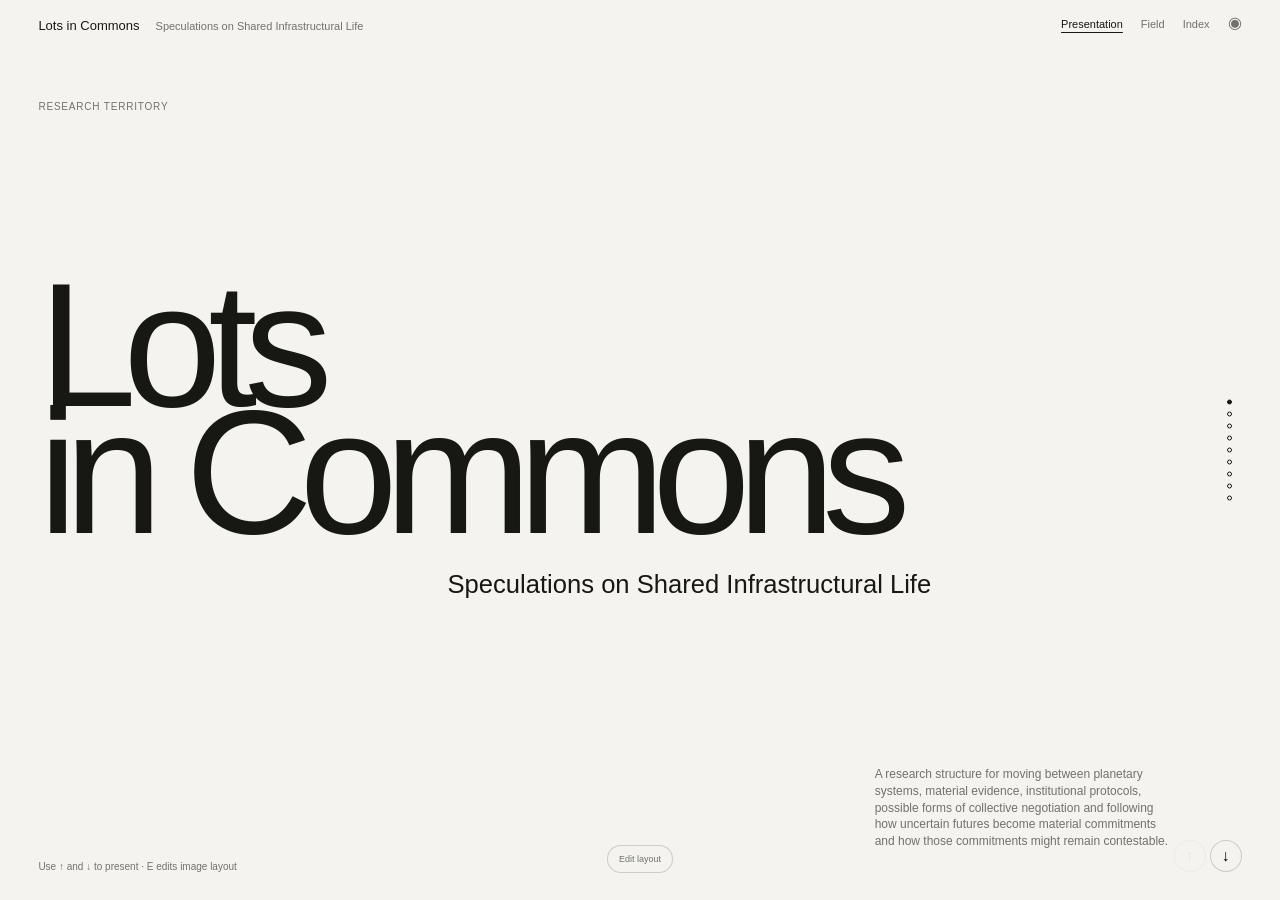
==== commit a37d4ce6: "Slides update" ====
--- a/index.html
+++ b/index.html
@@ -22,251 +22,169 @@
     <div class="deck-plane" id="deckPlane">
       <section class="slide slide-cover is-active" id="opening">
         <div class="slide-grid">
-          <p class="eyebrow">Thesis territory / working presentation</p>
+          <p class="eyebrow">Research Territory</p>
           <div class="cover-title">
             <h1>Lots<br>in Commons</h1>
             <p>Speculations on Shared Infrastructural Life</p>
           </div>
-          <p class="cover-note">A research structure for moving between planetary systems, material evidence, institutional protocols, and possible forms of collective negotiation.</p>
-        </div>
-      </section>
-
-      <section class="slide" id="premise">
-        <div class="slide-grid">
-          <p class="eyebrow">Premise</p>
-          <div class="slide-heading">
-            <h2>Infrastructure is not a background.</h2>
-            <p class="lead">It is an active arrangement of matter, measurement, labor, law, and expectation.</p>
-          </div>
-          <div class="slide-copy">
-            <p>The project begins where landscapes are made legible as capacity: where water becomes supply, land becomes inventory, energy becomes load, and collective futures become forecasts.</p>
-            <p>Rather than fixing the work to one municipality, the research follows the protocols through which planetary processes become sites and executable decisions.</p>
-          </div>
-          <div class="reference-layer layer-premise" aria-label="Related precedents">
-            <figure class="reference-fragment ref-a">
-              <img src="https://image.thum.io/get/width/900/crop/650/noanimate/https://anatomyof.ai" alt="Anatomy of an AI System">
-              <figcaption><strong>Anatomy of an AI System</strong><span>Kate Crawford &amp; Vladan Joler</span></figcaption>
+          <p class="cover-note">A research structure for moving between planetary systems, material evidence, institutional protocols, possible forms of collective negotiation and following how uncertain futures become material commitments and how those commitments might remain contestable.</p>
+        </div>
+      </section>
+
+      <section class="slide slide-forecast" id="forecast">
+        <div class="slide-grid">
+          <p class="eyebrow">Infrastructure / prediction / capital</p>
+          <div class="slide-heading">
+            <h2>Forecasts are infrastructure before they are buildings.</h2>
+            <p class="lead">Markets and models format what can be financed, permitted, connected, and built.</p>
+          </div>
+          <p class="slide-question">What does prediction make possible now?</p>
+          <div class="image-collage forecast-collage" aria-label="Forecasts and infrastructure precedents">
+            <figure class="image-card forecast-map">
+              <img src="images/ercot-system-map.png" alt="Map of the ERCOT electric transmission network across Texas">
+              <figcaption><strong>ERCOT transmission network</strong><span>Capacity represented as a field of possible connection</span></figcaption>
             </figure>
-            <figure class="reference-fragment ref-b">
-              <img src="https://image.thum.io/get/width/900/crop/650/noanimate/https://paglen.studio/2020/04/09/landing-sites/" alt="Landing Sites">
-              <figcaption><strong>Landing Sites</strong><span>Trevor Paglen</span></figcaption>
+            <a class="image-card forecast-paglen" href="https://paglen.studio/2020/04/09/landing-sites/" target="_blank" rel="noreferrer">
+              <img src="images/trevor-paglen-landing-sites.png" alt="Trevor Paglen's Landing Sites installation, pairing a coastal photograph with an annotated map">
+              <span class="caption"><strong>Landing Sites</strong><small>Trevor Paglen · network touches ground ↗</small></span>
+            </a>
+          </div>
+          <a class="theory-note" href="https://www.kellereasterling.com/books/extrastatecraft-the-power-of-infrastructure-space" target="_blank" rel="noreferrer">
+            <img src="images/extrastatecraft-cover-transparent.png" alt="Cover of Extrastatecraft: The Power of Infrastructure Space by Keller Easterling">
+            <span class="theory-copy"><b><em>Extrastatecraft</em> / Keller Easterling</b><span>Probe the standards, incentives, zones, and spatial formulas through which a forecast becomes action. ↗</span></span>
+          </a>
+        </div>
+      </section>
+
+      <section class="slide slide-translation" id="translation">
+        <div class="slide-grid">
+          <p class="eyebrow">Research mechanism</p>
+          <div class="slide-heading compact-heading">
+            <h2>Prediction becomes material through translation.</h2>
+            <p class="lead">How do institutions translate uncertain futures into sites and commitments?</p>
+          </div>
+          <div class="translation-network" id="translationNetwork" aria-label="Network showing four institutional translations acting upon one proposed site">
+            <canvas aria-hidden="true"></canvas>
+            <article class="network-node node-forecast" data-node="forecast" tabindex="0"><span>Forecast</span><h3>Projection → obligation</h3><p>Planning agency · forecast</p></article>
+            <article class="network-node node-property" data-node="property" tabindex="0"><span>Property</span><h3>Boundary → value</h3><p>Surveyor · plat</p></article>
+            <article class="network-node node-capacity" data-node="capacity" tabindex="0"><span>Capacity</span><h3>Resource → promise</h3><p>Utility · service agreement</p></article>
+            <article class="network-node node-suitability" data-node="suitability" tabindex="0"><span>Suitability</span><h3>Terrain → selection</h3><p>Consultant · model</p></article>
+            <div class="network-center" data-node="site" tabindex="0"><span>Shared object</span><strong>One proposed site</strong><small>parcel · corridor · interconnection</small></div>
+          </div>
+          <div class="translation-footer">
+            <p>Who produces the forecast? Who can act on it? Who bears its consequences? Who can contest it?</p>
+            <p><b>Remainder</b> What persists after it stops counting as evidence.</p>
+          </div>
+        </div>
+      </section>
+
+      <section class="slide slide-situated" id="situated">
+        <div class="slide-grid">
+          <p class="eyebrow">Proxy / sensing the edge</p>
+          <div class="slide-heading">
+            <h2>North Texas is an aperture, not a model.</h2>
+            <p class="lead">The suburban–rural edge makes visible where agriculture, housing, logistics, utility expansion, and computation meet.</p>
+          </div>
+          <p class="slide-question">What becomes perceptible when the body joins the map?</p>
+          <div class="image-collage sensing-collage" aria-label="Situated and embodied sensing precedents">
+            <figure class="image-card sensing-ground">
+              <img src="images/grounded-growth-installation.png" alt="Grounded Growth installation with suspended groundwater forms and circular viewing surfaces">
+              <figcaption><strong>Grounded Growth</strong><span>Anthony Acciavatti · groundwater as form</span></figcaption>
             </figure>
-          </div>
-        </div>
-      </section>
-
-      <section class="slide" id="questions">
-        <div class="slide-grid">
-          <p class="eyebrow">Research question</p>
-          <div class="slide-heading"><h2>What happens between prediction and construction?</h2></div>
-          <ol class="question-list">
-            <li>How do institutions translate planetary pressures into local sites and executable decisions?</li>
-            <li>What architectures materialize futures that have been forecast but have not yet arrived?</li>
-            <li>How might an atlas reveal the values embedded in models of risk, capacity, and suitability?</li>
-            <li>Can an interface produce friction, obligation, or refusal instead of optimization?</li>
-          </ol>
-          <aside class="margin-note">
-            <p>Subsidiary questions</p>
-            <span>Who defines suitability?</span>
-            <span>What does a model permit us to ignore?</span>
-            <span>When should calculation stop?</span>
-          </aside>
-        </div>
-      </section>
-
-      <section class="slide" id="projection">
-        <div class="slide-grid">
-          <p class="eyebrow">Mechanism / anticipation</p>
-          <div class="slide-heading"><h2>Forecasts begin building before buildings do.</h2></div>
-          <div class="slide-copy">
-            <p>Population projections, electrical-load requests, suitability scores, zoning maps, tax incentives, and infrastructure plans do not merely predict growth. They help produce it.</p>
-            <p>Once anticipated demand enters a plan, utility forecast, development agreement, or land transaction, it can begin reorganizing a landscape before construction occurs.</p>
-            <p class="question">How does a forecast acquire material force?</p>
-          </div>
-          <div class="reference-layer layer-projection">
-            <figure class="reference-fragment ref-a">
-              <img src="https://image.thum.io/get/width/900/crop/650/noanimate/https://lav.io/projects/rotterdam-risk-score/" alt="Rotterdam Risk Scores">
-              <figcaption><strong>Rotterdam Risk Scores</strong><span>Lav.io</span></figcaption>
+            <figure class="image-card sensing-body">
+              <img src="images/wearable-field-sensing-apparatus.png" alt="Experimental wearable field-sensing apparatus assembled around a forearm">
+              <figcaption><strong>Body as sensor</strong><span>Wearable apparatus · embodied sensing</span></figcaption>
             </figure>
-            <figure class="reference-fragment ref-b">
-              <img src="https://image.thum.io/get/width/900/crop/650/noanimate/https://www.kellereasterling.com/books/extrastatecraft-the-power-of-infrastructure-space" alt="Extrastatecraft">
-              <figcaption><strong>Extrastatecraft</strong><span>Keller Easterling</span></figcaption>
-            </figure>
-            <figure class="reference-fragment ref-c">
-              <img src="https://image.thum.io/get/width/900/crop/650/noanimate/https://mimi-onuoha-9s0o.squarespace.com/the-library-of-missing-datasets" alt="Library of Missing Datasets">
-              <figcaption><strong>Library of Missing Datasets</strong><span>Mimi Onuoha</span></figcaption>
-            </figure>
-          </div>
-          <blockquote class="theory-quote quote-projection">
-            <p>“We clamor for the right to opacity for everyone.”</p>
-            <cite>Édouard Glissant, <em>Poetics of Relation</em></cite>
-          </blockquote>
-        </div>
-      </section>
-
-      <section class="slide" id="lineages">
-        <div class="slide-grid">
-          <p class="eyebrow">Making a site</p>
-          <div class="slide-heading compact-heading"><h2>A landscape becomes actionable through four translations.</h2></div>
-          <div class="lineage-grid">
-            <article><span>Property</span><h3>Boundary → title → value</h3><p>Survey and law translate continuous ground into an ownable, comparable, and financeable object.</p></article>
-            <article><span>Suitability</span><h3>Terrain → score → selection</h3><p>Layered evidence is weighted and reduced until a landscape appears to recommend a particular use.</p></article>
-            <article><span>Capacity</span><h3>Resource → service → commitment</h3><p>Water, electricity, roads, and fiber become reservable capacities that prepare a site for future demand.</p></article>
-            <article><span>Demand</span><h3>Projection → obligation → build</h3><p>An uncertain forecast enters plans, agreements, and budgets, acquiring material force before it is verified.</p></article>
-          </div>
-        </div>
-      </section>
-
-      <section class="slide" id="situated">
-        <div class="slide-grid">
-          <p class="eyebrow">Site / development front</p>
-          <div class="slide-heading"><h2>North Texas makes these translations visible.</h2></div>
-          <div class="slide-copy">
-            <p>The project is situated among utility territories, watersheds, agricultural systems, logistics landscapes, extraction zones, industrial campuses, data centers, cable routes, and atmospheric effects.</p>
-            <p>North Texas and Red Oak remain possible apertures rather than fixed conclusions: places where residential growth, economic-development policy, agricultural land, and hyperscale computation visibly meet.</p>
-          </div>
-          <div class="scale-threads" aria-label="Connected scales">
-            <span>Atmosphere</span><span>Watershed</span><span>Grid</span><span>Municipality</span><span>Parcel</span><span>Interface</span>
-          </div>
-          <figure class="reference-fragment situated-ref">
-            <img src="https://image.thum.io/get/width/900/crop/650/noanimate/https://soa.utexas.edu/events/anthony-acciavatti-somatic-collaborative" alt="Groundwater Earth">
-            <figcaption><strong>Groundwater Earth</strong><span>Anthony Acciavatti</span></figcaption>
-          </figure>
-        </div>
-      </section>
-
-      <section class="slide" id="counter-computation">
-        <div class="slide-grid">
-          <p class="eyebrow">Counter-reading / technic and magic</p>
-          <div class="slide-heading">
-            <h2>The forecast is not the only way to read a landscape.</h2>
-            <p class="lead">Mysticism, magic, and alchemy can operate here as counter-methods for encountering excess, relation, transformation, and the limits of legibility.</p>
-          </div>
-          <div class="counter-grid">
-            <article><span>Opacity</span><h3>Édouard Glissant</h3><p>A politics of relation that refuses the demand that people and worlds become fully transparent.</p></article>
-            <article><span>Ineffability</span><h3>Federico Campagna</h3><p>Magic contests Technic’s claim that language, measure, and reality perfectly coincide.</p></article>
-            <article><span>Animism</span><h3>Isabelle Stengers</h3><p>Reclaims situated practices and relations that modern reason dismissed as regression.</p></article>
-            <article><span>Cosmotechnics</span><h3>Yuk Hui</h3><p>Asks how technical practices might emerge from plural cosmologies rather than one universal standard.</p></article>
-            <article><span>Poethics</span><h3>Denise Ferreira da Silva &amp; Valentina Desideri</h3><p>Use tarot, sensing, and nonseparability to compose readings beyond modern determinacy.</p></article>
-            <article><span>Incomputability</span><h3>Nora N. Khan</h3><p>Locates the epistemic limits of machine vision and algorithmic knowledge without romanticizing the machine.</p></article>
-          </div>
-          <blockquote class="theory-quote quote-counter">
-            <p>“There is a kernel within everything that is beyond language, beyond understanding.”</p>
-            <cite><a href="https://www.alainelkanninterviews.com/federico-campagna/" target="_blank" rel="noreferrer">Federico Campagna ↗</a></cite>
-          </blockquote>
-        </div>
-      </section>
-
-      <section class="slide" id="precedents">
-        <div class="slide-grid">
-          <p class="eyebrow">Community of practice</p>
+          </div>
+        </div>
+      </section>
+
+      <section class="slide slide-knowledge" id="counter-knowledge">
+        <div class="slide-grid">
+          <p class="eyebrow">Ecology / partial ways of knowing</p>
+          <div class="slide-heading">
+            <h2>A forecast is only one way of knowing a future.</h2>
+          </div>
+          <div class="knowledge-pair">
+            <article><span>Forecast</span><p>Isolates variables, prices risk, and scales what can be repeated.</p></article>
+            <article><span>Partial / ecological knowledge</span><p>Stays with relation, disturbance, obligation, and the limits of explanation.</p></article>
+          </div>
+          <div class="alchemy-line"><b>Modern alchemy</b><p>working obliquely with transformation, ambiguity, and what computation cannot fully explain.</p></div>
+          <div class="knowledge-collage" aria-label="Books and material transformation precedents">
+            <figure class="material-mine"><img src="images/narrative-rare-earth-mine.jpg" alt="Terraced rare-earth extraction landscape"></figure>
+            <a class="material-vessels" href="https://exhibitions.cooperhewitt.org/designing-peace/rare-earthenware/" target="_blank" rel="noreferrer"><img src="images/precedent-rare-earthenware.jpg" alt="Rare Earthenware vessels made from toxic mine tailings"><span><strong>Rare Earthenware</strong>Unknown Fields Division ↗</span></a>
+            <a class="book-ref book-haraway" href="https://www.dukeupress.edu/staying-with-the-trouble" target="_blank" rel="noreferrer"><img src="images/staying-with-the-trouble-cover.jpg" alt="Cover of Staying with the Trouble by Donna J. Haraway"><span><strong>Donna Haraway</strong>damaged, multispecies entanglement ↗</span></a>
+            <a class="book-ref book-tsing" href="https://press.princeton.edu/books/paperback/9780691220550/the-mushroom-at-the-end-of-the-world" target="_blank" rel="noreferrer"><img src="images/mushroom-at-the-end-of-the-world-cover.jpg" alt="Cover of The Mushroom at the End of the World by Anna Lowenhaupt Tsing"><span><strong>Anna Tsing</strong>non-scalability and life in capitalist ruins ↗</span></a>
+            <a class="book-ref book-khan" href="https://www.holo.mg/shop/holo-3/" target="_blank" rel="noreferrer"><img src="images/holo-3-mirror-stage.png" alt="HOLO 3 Mirror Stage: Between Computability and Its Opposite, guest edited by Nora N. Khan"><span><strong>Nora N. Khan / HOLO 3</strong>partial knowing, prediction, and explainability ↗</span></a>
+          </div>
+        </div>
+      </section>
+
+      <section class="slide slide-recursion" id="recursive-data">
+        <div class="slide-grid">
+          <p class="eyebrow">Data / recognition / agency</p>
+          <div class="slide-heading">
+            <h2>When models train on models, human data becomes scarce ground truth.</h2>
+          </div>
+          <div class="recursion-steps">
+            <article><b>Capture</b><span>Human traces become training material.</span></article>
+            <article><b>Recursion</b><span>Synthetic outputs re-enter the training set.</span></article>
+            <article><b>Selection</b><span>Institutions decide which human examples remain valuable.</span></article>
+          </div>
+          <p class="recursion-caveat">Recursive training is not inevitably collapse; the politics lie in curation, mixture, provenance, and who controls the “real.”</p>
+          <p class="slide-question">Who retains agency over recognition—and over the right to remain unread?</p>
+          <div class="image-collage recursion-collage" aria-label="Machine learning and recognition precedents">
+            <a class="image-card anatomy-card" href="https://anatomyof.ai/" target="_blank" rel="noreferrer"><img src="images/precedent-anatomy-ai.jpg" alt="Anatomy of an AI System diagram"><span class="caption"><strong>Anatomy of an AI System</strong><small>Kate Crawford &amp; Vladan Joler ↗</small></span></a>
+            <a class="image-card roulette-card" href="https://paglen.studio/2020/04/29/imagenet-roulette/" target="_blank" rel="noreferrer"><img src="images/contemporaries-crawford-paglen-imagenet-roulette.jpg" alt="ImageNet Roulette identifying two people with machine-generated labels"><span class="caption"><strong>ImageNet Roulette</strong><small>Kate Crawford &amp; Trevor Paglen ↗</small></span></a>
+          </div>
+        </div>
+      </section>
+
+      <section class="slide slide-spectrum" id="glitch-spectrum">
+        <div class="slide-grid">
+          <p class="eyebrow">Glitch / operational image / spectrum</p>
           <div class="slide-heading compact-heading">
-            <h2>Precedents are methods, not illustrations.</h2>
-            <p class="lead">These works do more than represent infrastructure. They invent ways to encounter its absences, scales, operations, and conflicts.</p>
-          </div>
-          <div class="precedent-collage">
-            <a class="precedent-tile tile-a" href="https://forensic-architecture.org/investigation/cloudstudies" target="_blank" rel="noreferrer">
-              <img src="images/cloud-studies-installation.png" alt="Cloud Studies installation by Forensic Architecture">
-              <span><strong>Cloud Studies</strong>Forensic Architecture ↗</span>
-            </a>
-            <a class="precedent-tile tile-b" href="https://www.e-flux.com/journal/10/61362/in-defense-of-the-poor-image" target="_blank" rel="noreferrer">
-              <img src="https://image.thum.io/get/width/900/crop/650/noanimate/https://www.e-flux.com/journal/10/61362/in-defense-of-the-poor-image" alt="">
-              <span><strong>In Defense of the Poor Image</strong>Hito Steyerl ↗</span>
-            </a>
-            <a class="precedent-tile tile-c" href="https://ani-liu.com/ai-toys-screens" target="_blank" rel="noreferrer">
-              <img src="https://image.thum.io/get/width/900/crop/650/noanimate/https://ani-liu.com/ai-toys-screens" alt="">
-              <span><strong>A.I. Toys (screens)</strong>Ani Liu ↗</span>
-            </a>
-            <a class="precedent-tile tile-d" href="https://www.plethora-project.com/minga" target="_blank" rel="noreferrer">
-              <img src="https://image.thum.io/get/width/900/crop/650/noanimate/https://www.plethora-project.com/minga" alt="">
-              <span><strong>Minga</strong>Jose Sanchez ↗</span>
-            </a>
-          </div>
-          <a class="field-link" href="field.html">Open the full draggable precedent field ↗</a>
-        </div>
-      </section>
-
-      <section class="slide" id="methods">
-        <div class="slide-grid">
-          <p class="eyebrow">Methods and materials</p>
-          <div class="slide-heading compact-heading"><h2>Read each layer beside what it omits.</h2></div>
-          <div class="methods-grid">
-            <div>
-              <h3>Spatial and quantitative</h3>
-              <p>Land-cover change, parcels, permits, zoning, utility territories, grid forecasts, water records, transport and cable routes, aerial and satellite imagery.</p>
-            </div>
-            <div>
-              <h3>Institutional and qualitative</h3>
-              <p>Public testimony, meeting minutes, development agreements, standards, maintenance manuals, environmental records, field observation, and interviews.</p>
-            </div>
-            <div>
-              <h3>Computational and performative</h3>
-              <p>Competing suitability models, layered atlases, interface friction, protocols of obligation, visible uncertainty, and moments of computational refusal.</p>
-            </div>
-          </div>
-          <figure class="reference-fragment methods-ref">
-            <img src="https://image.thum.io/get/width/900/crop/650/noanimate/https://www.koozarch.com/interviews/cosmos-computers-and-quipus-marina-otero-and-locument" alt="Cosmos, Computers and Quipus">
-            <figcaption><strong>Cosmos, Computers and Quipus</strong><span>Marina Otero Verzier &amp; Locument</span></figcaption>
-          </figure>
-          <blockquote class="theory-quote quote-methods">
-            <p>“Some people love to divide and classify, while others are bridge-makers.”</p>
-            <cite><a href="https://www.e-flux.com/journal/36/61245/reclaiming-animism" target="_blank" rel="noreferrer">Isabelle Stengers, <em>Reclaiming Animism</em> ↗</a></cite>
-          </blockquote>
-        </div>
-      </section>
-
-      <section class="slide" id="representation">
-        <div class="slide-grid">
-          <p class="eyebrow">Visual representation</p>
-          <div class="slide-heading"><h2>The interface must show what the model suppresses.</h2></div>
-          <div class="slide-copy">
-            <p>The visual language draws from atlases, planning documents, technical manuals, evidentiary practices, artists’ books, and open research canvases.</p>
-            <p>Images retain their status as evidence rather than decoration. Captions, provenance, scale, and uncertainty remain visible. Scrolling, panning, dragging, and withholding allow the reader to encounter an argument rather than merely receive it.</p>
-          </div>
-          <div class="evidence-pile">
-            <figure><img src="https://image.thum.io/get/width/900/crop/650/noanimate/https://www.upress.umn.edu/9781517912116/operational-images/" alt=""><figcaption>Operational Images — Jussi Parikka</figcaption></figure>
-            <figure><img src="https://image.thum.io/get/width/900/crop/650/noanimate/https://julianoliver.com/projects/pink-cell-tower/" alt=""><figcaption>Pink Cell Tower — Julian Oliver</figcaption></figure>
-          </div>
-          <blockquote class="theory-quote quote-representation">
-            <p>“Blacklight does not illuminate: it makes things emanate or shine.”</p>
-            <cite>Denise Ferreira da Silva, <em>Blacklight</em></cite>
-          </blockquote>
-        </div>
-      </section>
-
-      <section class="slide" id="argument">
-        <div class="slide-grid">
-          <p class="eyebrow">Provisional claim</p>
-          <div class="argument-statement">
-            <h2>Uncertainty becomes commitment.</h2>
-            <p>Growth becomes actionable only after institutions translate it into forecasts, zoning categories, infrastructure plans, financial incentives, and suitable sites.</p>
-            <p>The subdivision and the data-center campus are two architectures of anticipated demand. One materializes forecasts of future residents; the other materializes forecasts of future computation.</p>
-            <p>These futures are not inevitable. They are governed through protocols that can be examined, contested, and potentially rewritten.</p>
-          </div>
-          <aside class="argument-aside"><span>Forecast</span><span>Protocol</span><span>Site</span><span>Commitment</span></aside>
-        </div>
-      </section>
-
-      <section class="slide" id="capstone">
-        <div class="slide-grid">
-          <p class="eyebrow">Potential capstone</p>
-          <div class="slide-heading"><h2>An atlas that keeps the decision open.</h2></div>
-          <div class="capstone-scales">
-            <article><span>Regional</span><p>Trace land conversion, residential construction, data-center development, and infrastructure expansion.</p></article>
-            <article><span>Municipal</span><p>Examine where agricultural land, residential growth, economic policy, and hyperscale computation meet.</p></article>
-            <article><span>Parcel</span><p>Reconstruct how selected landscapes became sites for houses, servers, substations, roads, and investment.</p></article>
-          </div>
-          <div class="covenant-note">
-            <p>A covenant-based interface acts as friction. It asks the user to confront testimony, ecological duration, water obligations, maintenance, or uncertainty before proceeding.</p>
-            <strong>In some situations, it may prevent calculation altogether.</strong>
-          </div>
+            <h2>What an image fails to resolve may still be evidence.</h2>
+          </div>
+          <div class="spectrum-terms">
+            <article><b>Glitch</b><span>exposes compression and classification as active processes</span></article>
+            <article><b>Poor image</b><span>reveals how resolution, circulation, and value are ranked</span></article>
+            <article><b>Spectrum</b><span>makes relations operable across visual, thermal, acoustic, and radio registers</span></article>
+          </div>
+          <div class="spectrum-collage" aria-label="Glitch, atmosphere, and machine sensing precedents">
+            <a class="glitch-image" href="https://www.omarmismar.com/i-will-not-find-this-image-beautiful" target="_blank" rel="noreferrer"><img src="images/i-will-not-find-this-image-beautiful.png" alt="A corrupted, multicolored digital image by Omar Mismar"><span><strong>I will not find this image beautiful</strong>Omar Mismar ↗</span></a>
+            <a class="cloud-image" href="https://forensic-architecture.org/investigation/cloudstudies" target="_blank" rel="noreferrer"><img src="images/cloud-studies-installation.png" alt="Cloud Studies installation by Forensic Architecture"><span><strong>Cloud Studies</strong>Forensic Architecture ↗</span></a>
+            <a class="vision-image" href="https://www.upress.umn.edu/9781452969688/operational-images/" target="_blank" rel="noreferrer"><img src="images/operational-images-cover.png" alt="Cover of Operational Images: From the Visual to the Invisual by Jussi Parikka"><span><strong>Operational Images</strong>Jussi Parikka ↗</span></a>
+          </div>
+          <p class="slide-question spectrum-question">Can remote sensing become situated witnessing rather than extraction?</p>
+        </div>
+      </section>
+
+      <section class="slide slide-composition" id="composition">
+        <div class="slide-grid">
+          <p class="eyebrow">Working form / composition as inquiry</p>
+          <div class="slide-heading">
+            <h2>Composition becomes a method of investigation.</h2>
+            <p class="lead">Images, drawings, models, sculptures, material experiments, and interfaces work beside—and against—one another.</p>
+          </div>
+          <a class="composition-reference" href="https://ars.electronica.art/festival/en/view/computational-compost-22a38ddb450c814c95afc730347a7afd/" target="_blank" rel="noreferrer">
+            <img src="images/computational-compost-installation.png" alt="Computational Compost installation by Marina Otero Verzier, showing a suspended vermicomposting prototype in a dark gallery">
+            <span><strong>Computational Compost</strong>Marina Otero Verzier + DIPC · prototype, film, heat, microorganisms, and soil ↗</span>
+          </a>
+          <div class="composition-media" aria-label="Media used as investigative instruments">
+            <article><b>Image</b><span>reveal and circulate evidence</span></article>
+            <article><b>Drawing</b><span>trace relations not yet fixed</span></article>
+            <article><b>Model / sculpture</b><span>test scale, matter, and duration</span></article>
+            <article><b>Interface</b><span>reorder evidence and expose disagreement</span></article>
+          </div>
+          <p class="composition-note">The work does not illustrate a settled argument. It is where the argument is tested.</p>
         </div>
       </section>
 
       <section class="slide slide-closing" id="negotiation">
         <div class="slide-grid">
-          <p class="eyebrow">Negotiation</p>
-          <div class="closing-question"><h2>Can a map become a site of negotiation before a forecast becomes a commitment?</h2></div>
+          <p class="eyebrow">Open proposition</p>
+          <div class="closing-question"><h2>How might representation keep a future contestable before prediction becomes commitment?</h2></div>
           <nav class="closing-links" aria-label="Continue exploring">
             <a href="field.html"><span>Field</span>Rearrange the precedents ↗</a>
             <a href="archive.html"><span>Index</span>Open the research repository ↗</a>
@@ -281,7 +199,13 @@
     <button type="button" id="prevSlide" aria-label="Previous slide">↑</button>
     <button type="button" id="nextSlide" aria-label="Next slide">↓</button>
   </div>
-  <p class="keyboard-note">Use ↑ and ↓ to move through the presentation</p>
+  <div class="layout-controls" aria-label="Image layout controls">
+    <button type="button" id="editLayout" aria-pressed="false">Edit layout</button>
+    <button type="button" id="saveLayout" hidden>Save layout</button>
+    <button type="button" id="resetLayout" hidden>Reset slide</button>
+    <span id="layoutStatus" aria-live="polite"></span>
+  </div>
+  <p class="keyboard-note">Use ↑ and ↓ to present · E edits image layout</p>
   <script src="presentation.js"></script>
 </body>
 </html>
--- a/presentation.css
+++ b/presentation.css
@@ -1,12 +1,12 @@
 :root {
-  --paper: #f4f3ef;
-  --ink: #171714;
-  --muted: #76766e;
-  --line: rgba(23,23,20,.17);
-  --header-h: 70px;
-  --pad: clamp(22px,3vw,52px);
+  --paper:#f4f3ef;
+  --ink:#171714;
+  --muted:#72726b;
+  --line:rgba(23,23,20,.18);
+  --header-h:70px;
+  --pad:clamp(24px,3vw,54px);
 }
-* { box-sizing: border-box; }
+* { box-sizing:border-box; }
 html,body { width:100%; height:100%; margin:0; overflow:hidden; background:var(--paper); color:var(--ink); font-family:Helvetica,Arial,sans-serif; }
 a { color:inherit; }
 button { font:inherit; }
@@ -20,99 +20,154 @@
 .site-nav .projection-mark { font-size:16px; line-height:10px; }
 .deck-viewport { position:fixed; inset:0; overflow:hidden; }
 .deck-plane { position:absolute; inset:0; width:100vw; min-height:100vh; transform:translate3d(0,0,0); transition:transform 820ms cubic-bezier(.76,0,.18,1); will-change:transform; }
-.slide { position:absolute; left:0; width:100vw; height:100vh; padding:calc(var(--header-h) + 36px) var(--pad) 52px; opacity:.16; transition:opacity 480ms ease; overflow:hidden; }
+.slide { position:absolute; left:0; width:100vw; height:100vh; padding:calc(var(--header-h) + 30px) var(--pad) 50px; opacity:.13; transition:opacity 480ms ease; overflow:hidden; }
 .slide.is-active { opacity:1; }
-.slide-grid { position:relative; height:100%; display:grid; grid-template-columns:repeat(3,minmax(0,1fr)); grid-template-rows:auto minmax(0,1fr); gap:26px clamp(24px,4vw,72px); }
+.slide-grid { position:relative; height:100%; display:grid; grid-template-columns:repeat(3,minmax(0,1fr)); grid-template-rows:auto minmax(0,1fr); column-gap:clamp(24px,4vw,74px); row-gap:24px; }
 .eyebrow { grid-column:1; margin:0; color:var(--muted); font-size:10px; line-height:1.3; text-transform:uppercase; letter-spacing:.08em; }
-.slide-heading { grid-column:1 / 3; grid-row:2; align-self:start; max-width:900px; z-index:3; }
-.slide-heading.compact-heading { max-width:660px; }
-.slide h2 { max-width:18ch; margin:0; font-size:clamp(34px,4.3vw,68px); font-weight:400; line-height:.99; letter-spacing:-.045em; }
-.lead { max-width:37ch; margin:22px 0 0; font-size:clamp(15px,1.35vw,21px); line-height:1.25; }
-.slide-copy { grid-column:1; grid-row:2; align-self:end; z-index:4; max-width:40ch; padding-top:min(34vh,280px); font-size:clamp(13px,1.02vw,16px); line-height:1.45; }
-.slide-copy p { margin:0 0 1em; }
-.slide-copy .question { color:var(--muted); font-style:italic; }
+.slide-heading { grid-column:1 / 3; grid-row:2; align-self:start; max-width:940px; z-index:5; }
+.slide-heading.compact-heading { max-width:720px; }
+.slide h2 { max-width:21ch; margin:0; font-size:clamp(34px,3.75vw,60px); font-weight:400; line-height:1.01; letter-spacing:-.044em; }
+.lead { max-width:48ch; margin:18px 0 0; font-size:clamp(14px,1.15vw,18px); line-height:1.33; }
+.slide-question { position:absolute; left:0; bottom:0; z-index:9; max-width:34ch; margin:0; color:var(--muted); font-family:Georgia,'Times New Roman',serif; font-size:clamp(14px,1.12vw,18px); font-style:italic; line-height:1.25; }
 .slide-cover .slide-grid { grid-template-rows:auto 1fr auto; }
 .slide-cover .eyebrow { grid-column:1 / 4; }
 .cover-title { grid-column:1 / 4; grid-row:2; align-self:center; }
 .cover-title h1 { margin:0; font-size:clamp(82px,13.8vw,220px); font-weight:400; line-height:.72; letter-spacing:-.075em; }
 .cover-title p { margin:35px 0 0 34%; font-size:clamp(17px,2vw,30px); line-height:1.1; }
-.cover-note { grid-column:3; grid-row:3; align-self:end; margin:0; color:var(--muted); font-size:11px; line-height:1.45; }
-.reference-layer { position:absolute; inset:60px 0 0 30%; z-index:2; pointer-events:none; }
-.reference-fragment { position:absolute; margin:0; background:#fff; box-shadow:0 1px 0 rgba(0,0,0,.12),0 12px 32px rgba(0,0,0,.065); }
-.reference-fragment img { display:block; width:100%; aspect-ratio:4/3; object-fit:cover; background:#dddcd6; filter:saturate(.74) contrast(.96); }
-.reference-fragment figcaption { display:flex; flex-direction:column; gap:3px; padding:10px 11px 12px; font-size:10px; line-height:1.2; }
-.reference-fragment figcaption strong { font-weight:400; font-size:12px; }
-.reference-fragment figcaption span { color:var(--muted); }
-.layer-premise .ref-a { right:3%; top:1%; width:min(31vw,440px); }
-.layer-premise .ref-b { left:7%; bottom:0; width:min(22vw,320px); }
-.layer-projection .ref-a { right:4%; top:0; width:min(26vw,380px); z-index:3; }
-.layer-projection .ref-b { left:10%; bottom:0; width:min(22vw,330px); z-index:2; }
-.layer-projection .ref-c { right:27%; bottom:4%; width:min(18vw,260px); z-index:4; }
-.question-list { grid-column:1 / 3; grid-row:2; align-self:end; margin:0; padding:0; list-style:none; counter-reset:q; max-width:950px; }
-.question-list li { counter-increment:q; display:grid; grid-template-columns:38px 1fr; gap:10px; padding:12px 0; border-top:1px solid var(--line); font-size:clamp(16px,1.65vw,25px); line-height:1.14; }
-.question-list li::before { content:counter(q,decimal-leading-zero); color:var(--muted); font-size:10px; padding-top:4px; }
-.margin-note { grid-column:3; grid-row:2; align-self:end; padding-bottom:4px; color:var(--muted); font-size:11px; }
-.margin-note p { color:var(--ink); text-transform:uppercase; letter-spacing:.07em; font-size:9px; }
-.margin-note span { display:block; padding:8px 0; border-top:1px solid var(--line); }
-.lineage-grid { grid-column:1 / 4; grid-row:2; align-self:end; display:grid; grid-template-columns:repeat(4,1fr); gap:2vw; }
-.lineage-grid article { min-height:210px; padding-top:12px; border-top:1px solid var(--ink); }
-.lineage-grid span,.methods-grid h3,.capstone-scales span { color:var(--muted); font-size:9px; text-transform:uppercase; letter-spacing:.07em; }
-.lineage-grid h3 { margin:35px 0 12px; font-size:clamp(17px,1.5vw,23px); font-weight:400; }
-.lineage-grid p { margin:0; font-size:12px; line-height:1.42; }
-.scale-threads { grid-column:2 / 4; grid-row:2; align-self:center; display:flex; flex-wrap:wrap; gap:12px; padding-left:10%; }
-.scale-threads span { padding:10px 14px; border:1px solid var(--line); border-radius:50%; color:var(--muted); font-size:11px; }
-.situated-ref { right:3%; bottom:0; width:min(25vw,360px); }
-.counter-grid { grid-column:1 / 4; grid-row:2; align-self:end; display:grid; grid-template-columns:repeat(3,1fr); gap:18px 2vw; padding-top:21vh; }
-.counter-grid article { min-height:118px; padding-top:10px; border-top:1px solid var(--line); }
-.counter-grid span { color:var(--muted); font-size:9px; text-transform:uppercase; letter-spacing:.07em; }
-.counter-grid h3 { margin:18px 0 7px; font-size:15px; font-weight:400; }
-.counter-grid p { margin:0; max-width:38ch; font-size:11px; line-height:1.38; }
-.theory-quote { position:absolute; z-index:12; margin:0; color:var(--ink); }
-.theory-quote p { margin:0 0 7px; font-family:Georgia,'Times New Roman',serif; font-size:clamp(14px,1.25vw,19px); font-style:italic; line-height:1.2; }
-.theory-quote cite { color:var(--muted); font-size:9px; font-style:normal; line-height:1.25; }
-.theory-quote a { text-decoration:none; }
-.quote-projection { right:3%; bottom:2%; width:min(25vw,360px); }
-.quote-counter { right:1%; top:1%; width:min(29vw,420px); }
-.quote-methods { left:34%; top:18%; width:min(26vw,380px); }
-.quote-representation { left:35%; bottom:2%; width:min(23vw,330px); }
-.precedent-collage { position:absolute; inset:135px 0 28px 29%; }
-.precedent-tile { position:absolute; display:block; width:min(25vw,360px); color:inherit; background:#fff; text-decoration:none; box-shadow:0 1px 0 rgba(0,0,0,.12),0 12px 35px rgba(0,0,0,.07); }
-.precedent-tile img { display:block; width:100%; aspect-ratio:4/3; object-fit:cover; background:#deddd7; filter:saturate(.75); }
-.precedent-tile span { display:flex; flex-direction:column; gap:3px; padding:10px 12px 12px; color:var(--muted); font-size:10px; }
-.precedent-tile strong { color:var(--ink); font-size:12px; font-weight:400; }
-.tile-a { left:0; top:22%; z-index:2; }
-.tile-b { left:26%; top:0; width:min(20vw,290px); z-index:4; }
-.tile-c { right:4%; top:30%; width:min(22vw,320px); z-index:3; }
-.tile-d { left:43%; bottom:0; width:min(18vw,260px); z-index:5; }
-.field-link { position:absolute; left:0; bottom:0; font-size:11px; text-underline-offset:4px; z-index:10; }
-.methods-grid { grid-column:1 / 3; grid-row:2; align-self:end; display:grid; grid-template-columns:repeat(3,1fr); gap:2vw; max-width:970px; }
-.methods-grid>div { padding-top:12px; border-top:1px solid var(--line); }
-.methods-grid h3 { margin:0 0 34px; font-weight:400; }
-.methods-grid p { margin:0; font-size:12px; line-height:1.44; }
-.methods-ref { right:2%; top:8%; width:min(25vw,360px); }
-.evidence-pile { position:absolute; right:2%; top:5%; bottom:0; width:57%; }
-.evidence-pile figure { position:absolute; margin:0; background:#fff; box-shadow:0 10px 32px rgba(0,0,0,.08); }
-.evidence-pile figure:first-child { right:0; top:0; width:57%; }
-.evidence-pile figure:last-child { left:0; bottom:0; width:48%; }
-.evidence-pile img { display:block; width:100%; aspect-ratio:4/3; object-fit:cover; filter:saturate(.72); }
-.evidence-pile figcaption { padding:9px 10px 11px; color:var(--muted); font-size:10px; }
-.argument-statement { grid-column:1 / 3; grid-row:2; align-self:center; max-width:1050px; }
-.argument-statement h2 { margin:0 0 5vh; font-size:clamp(38px,4.5vw,72px); }
-.argument-statement p { margin:0 0 4vh; font-size:clamp(20px,2.55vw,39px); line-height:1.06; letter-spacing:-.03em; }
-.argument-statement p:last-child { margin-bottom:0; }
-.argument-aside { grid-column:3; grid-row:2; align-self:end; display:flex; flex-direction:column; font-size:10px; text-transform:uppercase; letter-spacing:.07em; }
-.argument-aside span { padding:10px 0; border-top:1px solid var(--line); }
-.capstone-scales { grid-column:1 / 3; grid-row:2; align-self:end; display:grid; grid-template-columns:repeat(3,1fr); gap:2vw; }
-.capstone-scales article { min-height:200px; padding-top:12px; border-top:1px solid var(--ink); }
-.capstone-scales p { margin:36px 0 0; font-size:13px; line-height:1.42; }
-.covenant-note { grid-column:3; grid-row:2; align-self:end; padding:20px; border:1px solid var(--ink); font-size:13px; line-height:1.42; }
-.covenant-note p { margin:0 0 24px; }
-.covenant-note strong { font-weight:400; }
+.cover-note { grid-column:3; grid-row:3; align-self:end; max-width:44ch; margin:0; color:var(--muted); font-size:clamp(12px,.85vw,15px); line-height:1.4; }
+
+/* Shared image language */
+.image-card { position:absolute; display:block; margin:0; color:inherit; background:#fff; box-shadow:0 1px 0 rgba(0,0,0,.12),0 12px 34px rgba(0,0,0,.065); text-decoration:none; }
+.image-card img { display:block; width:100%; object-fit:cover; background:#dddcd6; filter:saturate(.78) contrast(.98); }
+.image-card figcaption,.image-card .caption { display:flex; flex-direction:column; gap:3px; padding:9px 11px 11px; font-size:10px; line-height:1.22; }
+.image-card strong { font-size:12px; font-weight:400; }
+.image-card figcaption span,.image-card small { color:var(--muted); font-size:10px; font-weight:400; }
+.image-collage { position:absolute; z-index:2; pointer-events:none; }
+.image-collage a { pointer-events:auto; }
+
+/* Forecast */
+.forecast-collage { inset:5% 0 6% 34%; }
+.forecast-map { right:0; top:0; width:min(31vw,470px); }
+.forecast-map img { aspect-ratio:1.06/1; }
+.forecast-paglen { left:0; bottom:0; width:min(35vw,530px); }
+.forecast-paglen img { aspect-ratio:1.51/1; }
+.theory-note { position:absolute; right:0; bottom:36px; z-index:10; display:flex; flex-direction:column; align-items:stretch; width:min(16vw,240px); padding:0; background:transparent; text-decoration:none; font-size:10px; line-height:1.35; }
+.theory-note>img { display:block; align-self:center; width:78%; height:auto; margin:0 auto 11px; filter:drop-shadow(0 10px 15px rgba(0,0,0,.1)); }
+.theory-copy { display:flex; flex-direction:column; gap:7px; padding:10px 11px 12px; background:rgba(255,255,255,.94); box-shadow:0 1px 0 rgba(0,0,0,.12),0 12px 34px rgba(0,0,0,.065); }
+.theory-note b { color:var(--ink); font-size:10px; font-style:normal; font-weight:400; text-transform:uppercase; letter-spacing:.07em; }
+.theory-note b em { font-style:italic; }
+.theory-note span { color:var(--muted); }
+.slide-forecast .slide-question { bottom:11%; }
+
+/* Translation */
+.slide-translation .slide-heading { max-width:820px; }
+.translation-network { position:absolute; left:0; right:0; top:31%; bottom:82px; }
+.translation-network canvas { position:absolute; inset:0; z-index:0; width:100%; height:100%; }
+.network-node,.network-center { position:absolute; z-index:2; background:rgba(244,243,239,.96); transition:border-color 180ms ease,background 180ms ease,transform 180ms ease; }
+.network-node { width:min(18vw,270px); padding:12px 14px 13px; border:1px solid var(--line); }
+.network-node:hover,.network-node.is-network-active { border-color:var(--ink); background:#fff; transform:translateY(-2px); }
+.network-node>span,.network-center>span { color:var(--muted); font-size:10px; text-transform:uppercase; letter-spacing:.08em; }
+.network-node h3 { margin:14px 0 18px; font-size:clamp(17px,1.35vw,22px); font-weight:400; line-height:1.08; }
+.network-node p { margin:0; color:var(--muted); font-size:12px; line-height:1.3; }
+.node-forecast { left:2%; top:0; }
+.node-property { right:2%; top:0; }
+.node-capacity { left:8%; bottom:0; }
+.node-suitability { right:8%; bottom:0; }
+.network-center { left:50%; top:50%; display:flex; flex-direction:column; align-items:center; justify-content:center; width:190px; height:112px; padding:16px; border:1px solid var(--ink); border-radius:56px; text-align:center; transform:translate(-50%,-50%); }
+.network-center:hover,.network-center.is-network-active { background:#fff; }
+.network-center strong { margin:8px 0 5px; font-size:15px; font-weight:400; }
+.network-center small { color:var(--muted); font-size:10px; }
+.translation-footer { position:absolute; left:0; right:0; bottom:0; display:grid; grid-template-columns:2fr 1fr; gap:clamp(24px,4vw,74px); align-items:start; padding-top:10px; border-top:1px solid var(--ink); }
+.translation-footer p { margin:0; font-size:clamp(12px,.9vw,15px); line-height:1.3; }
+.translation-footer p:last-child { color:var(--muted); font-family:Georgia,'Times New Roman',serif; font-style:italic; }
+.translation-footer b { margin-right:10px; color:var(--ink); font-family:Helvetica,Arial,sans-serif; font-size:10px; font-style:normal; font-weight:400; text-transform:uppercase; letter-spacing:.07em; }
+
+/* Situated sensing */
+.slide-situated .slide-heading { max-width:780px; }
+.sensing-collage { inset:2% 0 5% 39%; }
+.sensing-ground { right:0; top:0; width:min(23vw,350px); }
+.sensing-ground img { aspect-ratio:4/5; }
+.sensing-body { left:0; bottom:0; width:min(36vw,550px); }
+.sensing-body img { aspect-ratio:1.5/1; }
+.slide-situated .slide-question { bottom:5%; }
+
+/* Competing knowledge */
+.slide-knowledge .slide-heading { max-width:790px; }
+.knowledge-pair { grid-column:1 / 2; grid-row:2; align-self:center; display:grid; grid-template-columns:1fr 1fr; gap:22px; width:115%; padding-top:11vh; }
+.knowledge-pair article { padding-top:10px; border-top:1px solid var(--ink); }
+.knowledge-pair span,.alchemy-line b { color:var(--muted); font-size:9px; font-weight:400; text-transform:uppercase; letter-spacing:.07em; }
+.knowledge-pair p { margin:25px 0 0; font-size:12px; line-height:1.4; }
+.alchemy-line { position:absolute; left:0; bottom:0; width:34%; padding-top:9px; border-top:1px solid var(--ink); }
+.alchemy-line p { margin:7px 0 0; font-family:Georgia,'Times New Roman',serif; font-size:13px; font-style:italic; line-height:1.32; }
+.knowledge-collage { position:absolute; inset:2% 0 0 41%; }
+.knowledge-collage figure,.knowledge-collage a { position:absolute; display:block; margin:0; background:#fff; box-shadow:0 12px 30px rgba(0,0,0,.07); text-decoration:none; }
+.knowledge-collage img { display:block; width:100%; object-fit:cover; }
+.knowledge-collage a span { display:flex; flex-direction:column; gap:3px; padding:7px 8px 9px; color:var(--muted); font-size:8px; line-height:1.25; }
+.knowledge-collage a strong { color:var(--ink); font-size:10px; font-weight:400; }
+.material-mine { right:0; top:0; z-index:1; width:min(27vw,410px); }
+.material-mine img { aspect-ratio:1.5/1; filter:saturate(.68); }
+.material-vessels { left:2%; bottom:0; z-index:3; width:min(13vw,200px); }
+.material-vessels img { aspect-ratio:1.25/1; filter:saturate(.72); }
+.book-ref { z-index:6; width:min(9vw,142px); }
+.book-ref img { aspect-ratio:2/3; }
+.book-haraway { left:0; top:17%; }
+.book-tsing { left:34%; bottom:3%; z-index:7; }
+.book-khan { right:0; bottom:0; z-index:8; width:min(19vw,290px); }
+.book-khan img { aspect-ratio:1/1; }
+
+/* Recursive data */
+.slide-recursion .slide-heading { max-width:930px; }
+.recursion-steps { position:absolute; left:0; bottom:16%; width:30%; display:grid; gap:11px; }
+.recursion-steps article { display:grid; grid-template-columns:70px 1fr; gap:12px; padding-top:8px; border-top:1px solid var(--line); font-size:10px; line-height:1.35; }
+.recursion-steps b { font-weight:400; text-transform:uppercase; letter-spacing:.06em; font-size:9px; }
+.recursion-steps span { color:var(--muted); }
+.recursion-caveat { position:absolute; left:0; bottom:0; width:30%; margin:0; color:var(--muted); font-size:9px; line-height:1.4; }
+.recursion-collage { inset:4% 0 4% 36%; }
+.anatomy-card { right:0; top:0; width:min(42vw,640px); }
+.anatomy-card img { aspect-ratio:1.75/1; }
+.roulette-card { left:0; bottom:0; width:min(26vw,395px); }
+.roulette-card img { aspect-ratio:1.48/1; }
+.slide-recursion .slide-question { left:auto; right:0; bottom:0; max-width:42ch; text-align:right; }
+
+/* Glitch and spectrum */
+.slide-spectrum .slide-heading { max-width:720px; }
+.spectrum-terms { position:absolute; left:0; top:27%; width:27%; display:grid; gap:10px; }
+.spectrum-terms article { padding-top:8px; border-top:1px solid var(--line); font-size:10px; line-height:1.35; }
+.spectrum-terms b { display:block; margin-bottom:4px; font-size:9px; font-weight:400; text-transform:uppercase; letter-spacing:.07em; }
+.spectrum-terms span { color:var(--muted); }
+.spectrum-collage { position:absolute; inset:0 0 3% 32%; }
+.spectrum-collage a { position:absolute; display:block; background:#fff; box-shadow:0 12px 32px rgba(0,0,0,.07); text-decoration:none; }
+.spectrum-collage img { display:block; width:100%; object-fit:cover; }
+.spectrum-collage a span { display:flex; flex-direction:column; gap:3px; padding:8px 10px 10px; color:var(--muted); font-size:9px; }
+.spectrum-collage a strong { color:var(--ink); font-size:11px; font-weight:400; }
+.glitch-image { right:0; top:0; width:min(38vw,580px); z-index:2; }
+.glitch-image img { aspect-ratio:1.7/1; }
+.cloud-image { left:0; bottom:0; width:min(27vw,410px); z-index:4; }
+.cloud-image img { aspect-ratio:1.5/1; }
+.vision-image { right:3%; bottom:0; width:min(13vw,195px); z-index:3; }
+.vision-image img { aspect-ratio:596/909; }
+.spectrum-question { left:0; bottom:0; width:28%; }
+
+/* Composition as investigative form */
+.slide-composition .slide-heading { max-width:650px; }
+.composition-reference { position:absolute; right:0; top:2%; z-index:2; display:block; width:min(50vw,760px); background:#111; box-shadow:0 14px 36px rgba(0,0,0,.1); text-decoration:none; }
+.composition-reference img { display:block; width:100%; aspect-ratio:1.5/1; object-fit:cover; }
+.composition-reference>span { display:flex; flex-direction:column; gap:3px; padding:9px 11px 11px; color:#aaa; font-size:9px; line-height:1.25; }
+.composition-reference strong { color:#f4f3ef; font-size:11px; font-weight:400; }
+.composition-media { position:absolute; left:0; bottom:15%; z-index:5; display:grid; grid-template-columns:1fr 1fr; gap:16px 22px; width:40%; }
+.composition-media article { padding-top:9px; border-top:1px solid var(--ink); }
+.composition-media b { display:block; margin-bottom:17px; font-size:9px; font-weight:400; text-transform:uppercase; letter-spacing:.07em; }
+.composition-media span { color:var(--muted); font-size:10px; line-height:1.35; }
+.composition-note { position:absolute; left:0; bottom:0; z-index:5; width:40%; margin:0; font-family:Georgia,'Times New Roman',serif; font-size:13px; font-style:italic; line-height:1.35; }
+
+/* Closing */
 .closing-question { grid-column:1 / 4; grid-row:2; align-self:center; }
-.closing-question h2 { max-width:21ch; font-size:clamp(46px,6vw,96px); }
+.closing-question h2 { max-width:22ch; font-size:clamp(44px,5.6vw,90px); }
 .closing-links { position:absolute; right:0; bottom:0; width:33%; display:flex; flex-direction:column; }
 .closing-links a { display:flex; justify-content:space-between; padding:12px 0; border-top:1px solid var(--line); font-size:11px; text-decoration:none; }
 .closing-links span { color:var(--muted); }
+
+/* Controls */
 .deck-controls { position:fixed; right:var(--pad); bottom:28px; z-index:90; display:flex; gap:4px; }
 .deck-controls button { width:32px; height:32px; padding:0; border:1px solid var(--line); border-radius:50%; background:rgba(244,243,239,.9); cursor:pointer; }
 .deck-controls button:disabled { opacity:.2; cursor:default; }
@@ -121,38 +176,65 @@
 .deck-progress { position:fixed; z-index:90; top:50%; right:calc(var(--pad) + 10px); display:flex; flex-direction:column; gap:7px; transform:translateY(-50%); }
 .deck-progress button { width:5px; height:5px; padding:0; border:1px solid var(--ink); border-radius:50%; background:var(--paper); cursor:pointer; }
 .deck-progress button.is-active { background:var(--ink); }
-@media (max-width:760px) {
+.layout-controls { position:fixed; left:50%; bottom:27px; z-index:95; display:flex; align-items:center; gap:5px; transform:translateX(-50%); }
+.layout-controls button { min-height:28px; padding:0 11px; border:1px solid var(--line); border-radius:16px; background:rgba(244,243,239,.92); color:var(--muted); font-size:9px; cursor:pointer; }
+.layout-controls button:hover,.layout-controls button:focus-visible { border-color:var(--ink); color:var(--ink); }
+.layout-controls button[hidden] { display:none; }
+.layout-controls span { position:absolute; left:50%; bottom:36px; width:max-content; max-width:260px; transform:translateX(-50%); color:var(--muted); font-size:9px; text-align:center; }
+.layout-target { touch-action:auto; }
+.layout-resize-handle { display:none!important; position:absolute!important; right:-6px!important; bottom:-6px!important; z-index:120!important; width:13px!important; height:13px!important; padding:0!important; border:1px solid var(--paper)!important; background:var(--ink)!important; box-shadow:0 0 0 1px var(--ink)!important; cursor:nwse-resize!important; }
+body.layout-editing .image-collage { pointer-events:auto; }
+body.layout-editing .layout-target { outline:1px dashed rgba(23,23,20,.7); outline-offset:3px; cursor:grab; touch-action:none; user-select:none; }
+body.layout-editing .layout-target:active { cursor:grabbing; }
+body.layout-editing .layout-target.is-layout-active { z-index:70!important; }
+body.layout-editing .layout-resize-handle { display:block!important; }
+
+@media (max-width:900px) {
   :root { --header-h:84px; }
   .site-title { flex-direction:column; gap:3px; }
   .site-nav { gap:11px; }
   .slide { padding-bottom:70px; }
   .slide-grid { grid-template-columns:1fr 1fr; row-gap:18px; }
-  .eyebrow { grid-column:1 / 3; }
-  .slide-heading,.slide-copy { grid-column:1 / 3; }
-  .slide h2 { font-size:clamp(35px,9vw,60px); }
-  .slide-copy { padding-top:0; align-self:center; }
+  .eyebrow,.slide-heading { grid-column:1 / 3; }
+  .slide h2 { font-size:clamp(32px,7.6vw,54px); }
   .cover-title h1 { font-size:22vw; }
   .cover-title p { margin-left:0; }
   .cover-note { grid-column:2; }
-  .reference-layer,.situated-ref,.methods-ref,.evidence-pile { opacity:.2; inset:22% 0 0 25%; }
-  .reference-layer .reference-fragment { width:58vw; }
-  .reference-layer .ref-b,.reference-layer .ref-c { display:none; }
-  .question-list,.lineage-grid,.methods-grid,.argument-statement,.capstone-scales { grid-column:1 / 3; }
-  .margin-note,.argument-aside,.covenant-note { display:none; }
-  .lineage-grid { grid-template-columns:1fr 1fr; gap:16px; }
-  .lineage-grid article { min-height:0; }
-  .lineage-grid p { display:none; }
-  .scale-threads { grid-column:1 / 3; padding-left:0; }
-  .precedent-collage { inset:28% 0 10% 0; }
-  .precedent-tile { width:46vw; }
-  .tile-a { left:0; }.tile-b { left:auto; right:0; }.tile-c { right:0; top:auto; bottom:0; }.tile-d { display:none; }
-  .methods-grid { grid-template-columns:1fr; }
-  .methods-grid>div { padding:8px 0; }
-  .methods-grid h3 { margin-bottom:8px; }
-  .capstone-scales { grid-template-columns:1fr; }
-  .capstone-scales article { min-height:0; }
-  .capstone-scales p { margin:10px 0 16px; }
+  .forecast-collage,.sensing-collage,.recursion-collage { inset:30% 0 9% 32%; opacity:.44; }
+  .forecast-map,.sensing-ground,.anatomy-card { width:62vw; }
+  .forecast-paglen,.sensing-body,.roulette-card { display:none; }
+  .theory-note { width:54%; }
+  .translation-network { top:34%; bottom:100px; }
+  .network-node { width:32vw; padding:8px 9px 9px; }
+  .network-node h3 { margin:7px 0 8px; font-size:14px; }
+  .network-node p { font-size:9px; }
+  .network-node>span { font-size:8px; }
+  .node-forecast,.node-capacity { left:0; }
+  .node-property,.node-suitability { right:0; }
+  .network-center { width:135px; height:76px; padding:9px; }
+  .network-center strong { margin:4px 0 2px; font-size:12px; }
+  .network-center small,.network-center>span { font-size:7px; }
+  .translation-footer { grid-template-columns:1fr; gap:6px; }
+  .translation-footer p:last-child { display:none; }
+  .knowledge-pair { width:100%; padding-top:18vh; }
+  .knowledge-collage { inset:24% 0 17% 45%; }
+  .material-mine,.material-vessels { display:none!important; }
+  .book-ref { width:15vw; }
+  .book-haraway { left:0; }
+  .book-tsing { left:34%; }
+  .book-khan { right:0; }
+  .alchemy-line { width:46%; }
+  .recursion-steps,.recursion-caveat { width:45%; }
+  .slide-recursion .slide-question { width:48%; }
+  .spectrum-terms { width:38%; }
+  .spectrum-collage { left:42%; opacity:.52; }
+  .glitch-image { width:58vw; }
+  .cloud-image,.vision-image { display:none!important; }
+  .spectrum-question { width:38%; }
+  .composition-reference { top:27%; width:64vw; opacity:.55; }
+  .composition-media,.composition-note { width:46%; }
   .closing-links { width:100%; }
   .deck-progress,.keyboard-note { display:none; }
+  .layout-controls { left:var(--pad); transform:none; }
 }
 @media (prefers-reduced-motion:reduce) { .deck-plane,.slide { transition-duration:0ms; } }
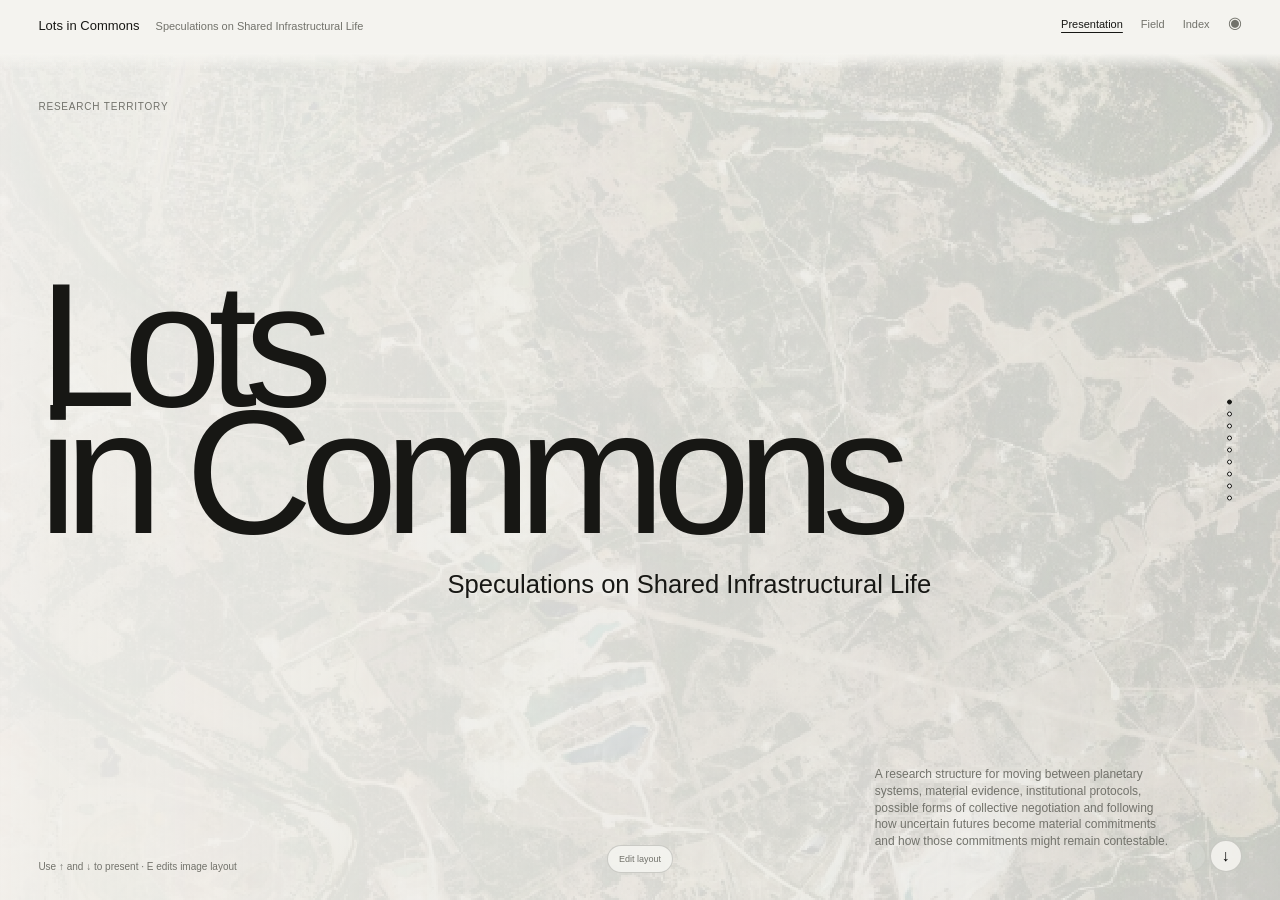
==== commit 15d8a9c6: "Minor updates throughout site" ====
--- a/index.html
+++ b/index.html
@@ -14,13 +14,15 @@
       <a class="is-active" href="index.html" aria-current="page">Presentation</a>
       <a href="field.html">Field</a>
       <a href="archive.html">Index</a>
-      <a class="projection-mark" href="projection.html" aria-label="Projection study" title="Projection study">◉</a>
+      <a class="projection-mark" href="projection2.html" aria-label="Projection study" title="Projection study">◉</a>
     </nav>
   </header>
 
   <main class="deck-viewport" aria-label="Vertical thesis presentation">
     <div class="deck-plane" id="deckPlane">
       <section class="slide slide-cover is-active" id="opening">
+        <canvas class="opening-map" id="mapCanvas" data-pixel-map aria-hidden="true"></canvas>
+        <div class="opening-map-veil" aria-hidden="true"></div>
         <div class="slide-grid">
           <p class="eyebrow">Research Territory</p>
           <div class="cover-title">
@@ -63,17 +65,28 @@
             <h2>Prediction becomes material through translation.</h2>
             <p class="lead">How do institutions translate uncertain futures into sites and commitments?</p>
           </div>
-          <div class="translation-network" id="translationNetwork" aria-label="Network showing four institutional translations acting upon one proposed site">
+          <div class="translation-network" id="translationNetwork" aria-label="Network separating four translation categories, processes, and actor-instrument pairs around one proposed site">
             <canvas aria-hidden="true"></canvas>
-            <article class="network-node node-forecast" data-node="forecast" tabindex="0"><span>Forecast</span><h3>Projection → obligation</h3><p>Planning agency · forecast</p></article>
-            <article class="network-node node-property" data-node="property" tabindex="0"><span>Property</span><h3>Boundary → value</h3><p>Surveyor · plat</p></article>
-            <article class="network-node node-capacity" data-node="capacity" tabindex="0"><span>Capacity</span><h3>Resource → promise</h3><p>Utility · service agreement</p></article>
-            <article class="network-node node-suitability" data-node="suitability" tabindex="0"><span>Suitability</span><h3>Terrain → selection</h3><p>Consultant · model</p></article>
+            <div class="network-node network-title forecast-title" data-node="forecast-title" tabindex="0">Forecast</div>
+            <div class="network-node network-process forecast-process" data-node="forecast-process" tabindex="0"><span>Projection</span><i>→</i><span>obligation</span></div>
+            <div class="network-node network-actor forecast-actor" data-node="forecast-actor" tabindex="0"><span>Planning agency</span><small>forecast</small></div>
+
+            <div class="network-node network-title property-title" data-node="property-title" tabindex="0">Property</div>
+            <div class="network-node network-process property-process" data-node="property-process" tabindex="0"><span>Boundary</span><i>→</i><span>value</span></div>
+            <div class="network-node network-actor property-actor" data-node="property-actor" tabindex="0"><span>Surveyor</span><small>plat</small></div>
+
+            <div class="network-node network-title capacity-title" data-node="capacity-title" tabindex="0">Capacity</div>
+            <div class="network-node network-process capacity-process" data-node="capacity-process" tabindex="0"><span>Resource</span><i>→</i><span>promise</span></div>
+            <div class="network-node network-actor capacity-actor" data-node="capacity-actor" tabindex="0"><span>Utility</span><small>service agreement</small></div>
+
+            <div class="network-node network-title suitability-title" data-node="suitability-title" tabindex="0">Suitability</div>
+            <div class="network-node network-process suitability-process" data-node="suitability-process" tabindex="0"><span>Terrain</span><i>→</i><span>selection</span></div>
+            <div class="network-node network-actor suitability-actor" data-node="suitability-actor" tabindex="0"><span>Consultant</span><small>model</small></div>
             <div class="network-center" data-node="site" tabindex="0"><span>Shared object</span><strong>One proposed site</strong><small>parcel · corridor · interconnection</small></div>
           </div>
           <div class="translation-footer">
             <p>Who produces the forecast? Who can act on it? Who bears its consequences? Who can contest it?</p>
-            <p><b>Remainder</b> What persists after it stops counting as evidence.</p>
+            <p><b>Remainder</b> What persists after it stops counting as evidence — the toxicity in a mineral does not disappear because the ledger stops counting it.</p>
           </div>
         </div>
       </section>
@@ -83,17 +96,17 @@
           <p class="eyebrow">Proxy / sensing the edge</p>
           <div class="slide-heading">
             <h2>North Texas is an aperture, not a model.</h2>
-            <p class="lead">The suburban–rural edge makes visible where agriculture, housing, logistics, utility expansion, and computation meet.</p>
-          </div>
-          <p class="slide-question">What becomes perceptible when the body joins the map?</p>
+            <p class="lead">Competing futures for the same ground become unusually visible: agriculture, subdivision, logistics territory, or computational capacity.</p>
+          </div>
+          <p class="slide-question">What becomes perceptible when measurement is situated—and whose exposure counts as evidence?</p>
           <div class="image-collage sensing-collage" aria-label="Situated and embodied sensing precedents">
             <figure class="image-card sensing-ground">
               <img src="images/grounded-growth-installation.png" alt="Grounded Growth installation with suspended groundwater forms and circular viewing surfaces">
-              <figcaption><strong>Grounded Growth</strong><span>Anthony Acciavatti · groundwater as form</span></figcaption>
+              <figcaption><strong>Grounded Growth</strong><span>Anthony Acciavatti · groundwater as urban form</span></figcaption>
             </figure>
             <figure class="image-card sensing-body">
               <img src="images/wearable-field-sensing-apparatus.png" alt="Experimental wearable field-sensing apparatus assembled around a forearm">
-              <figcaption><strong>Body as sensor</strong><span>Wearable apparatus · embodied sensing</span></figcaption>
+              <figcaption><strong>Body as instrument</strong><span>Wearable apparatus · not a witness outside the site</span></figcaption>
             </figure>
           </div>
         </div>
@@ -109,13 +122,15 @@
             <article><span>Forecast</span><p>Isolates variables, prices risk, and scales what can be repeated.</p></article>
             <article><span>Partial / ecological knowledge</span><p>Stays with relation, disturbance, obligation, and the limits of explanation.</p></article>
           </div>
-          <div class="alchemy-line"><b>Modern alchemy</b><p>working obliquely with transformation, ambiguity, and what computation cannot fully explain.</p></div>
+          <div class="alchemy-line">
+            <b>Modern alchemy</b>
+            <p>not mysticism, but a willingness to work obliquely with transformation—holding a process without demanding it yield a clean, repeatable output.</p>
+            <p class="alchemy-bridge">The same refusal resurfaces at a different scale: can a system still tell its own residue from the ground it started with?</p>
+          </div>
           <div class="knowledge-collage" aria-label="Books and material transformation precedents">
             <figure class="material-mine"><img src="images/narrative-rare-earth-mine.jpg" alt="Terraced rare-earth extraction landscape"></figure>
-            <a class="material-vessels" href="https://exhibitions.cooperhewitt.org/designing-peace/rare-earthenware/" target="_blank" rel="noreferrer"><img src="images/precedent-rare-earthenware.jpg" alt="Rare Earthenware vessels made from toxic mine tailings"><span><strong>Rare Earthenware</strong>Unknown Fields Division ↗</span></a>
             <a class="book-ref book-haraway" href="https://www.dukeupress.edu/staying-with-the-trouble" target="_blank" rel="noreferrer"><img src="images/staying-with-the-trouble-cover.jpg" alt="Cover of Staying with the Trouble by Donna J. Haraway"><span><strong>Donna Haraway</strong>damaged, multispecies entanglement ↗</span></a>
             <a class="book-ref book-tsing" href="https://press.princeton.edu/books/paperback/9780691220550/the-mushroom-at-the-end-of-the-world" target="_blank" rel="noreferrer"><img src="images/mushroom-at-the-end-of-the-world-cover.jpg" alt="Cover of The Mushroom at the End of the World by Anna Lowenhaupt Tsing"><span><strong>Anna Tsing</strong>non-scalability and life in capitalist ruins ↗</span></a>
-            <a class="book-ref book-khan" href="https://www.holo.mg/shop/holo-3/" target="_blank" rel="noreferrer"><img src="images/holo-3-mirror-stage.png" alt="HOLO 3 Mirror Stage: Between Computability and Its Opposite, guest edited by Nora N. Khan"><span><strong>Nora N. Khan / HOLO 3</strong>partial knowing, prediction, and explainability ↗</span></a>
           </div>
         </div>
       </section>
@@ -125,17 +140,18 @@
           <p class="eyebrow">Data / recognition / agency</p>
           <div class="slide-heading">
             <h2>When models train on models, human data becomes scarce ground truth.</h2>
+            <p class="lead">The same question returns at a different scale: what a system can no longer distinguish from its own residue.</p>
           </div>
           <div class="recursion-steps">
             <article><b>Capture</b><span>Human traces become training material.</span></article>
             <article><b>Recursion</b><span>Synthetic outputs re-enter the training set.</span></article>
             <article><b>Selection</b><span>Institutions decide which human examples remain valuable.</span></article>
           </div>
-          <p class="recursion-caveat">Recursive training is not inevitably collapse; the politics lie in curation, mixture, provenance, and who controls the “real.”</p>
-          <p class="slide-question">Who retains agency over recognition—and over the right to remain unread?</p>
+          <p class="slide-question recursion-khan-question">Who retains agency over recognition—and, following Khan, over the right to remain unread?</p>
           <div class="image-collage recursion-collage" aria-label="Machine learning and recognition precedents">
             <a class="image-card anatomy-card" href="https://anatomyof.ai/" target="_blank" rel="noreferrer"><img src="images/precedent-anatomy-ai.jpg" alt="Anatomy of an AI System diagram"><span class="caption"><strong>Anatomy of an AI System</strong><small>Kate Crawford &amp; Vladan Joler ↗</small></span></a>
             <a class="image-card roulette-card" href="https://paglen.studio/2020/04/29/imagenet-roulette/" target="_blank" rel="noreferrer"><img src="images/contemporaries-crawford-paglen-imagenet-roulette.jpg" alt="ImageNet Roulette identifying two people with machine-generated labels"><span class="caption"><strong>ImageNet Roulette</strong><small>Kate Crawford &amp; Trevor Paglen ↗</small></span></a>
+            <a class="image-card khan-card" href="https://www.holo.mg/shop/holo-3/" target="_blank" rel="noreferrer"><img src="images/holo-3-mirror-stage.png" alt="HOLO 3 Mirror Stage: Between Computability and Its Opposite, guest edited by Nora N. Khan"><span class="caption"><strong>HOLO 3: Mirror Stage</strong><small>Nora N. Khan · partial knowing and explainability as limits ↗</small></span></a>
           </div>
         </div>
       </section>
@@ -165,19 +181,18 @@
           <p class="eyebrow">Working form / composition as inquiry</p>
           <div class="slide-heading">
             <h2>Composition becomes a method of investigation.</h2>
-            <p class="lead">Images, drawings, models, sculptures, material experiments, and interfaces work beside—and against—one another.</p>
+            <p class="lead">A physical object, a projection, and a drawing work beside—and against—one another.</p>
           </div>
           <a class="composition-reference" href="https://ars.electronica.art/festival/en/view/computational-compost-22a38ddb450c814c95afc730347a7afd/" target="_blank" rel="noreferrer">
             <img src="images/computational-compost-installation.png" alt="Computational Compost installation by Marina Otero Verzier, showing a suspended vermicomposting prototype in a dark gallery">
-            <span><strong>Computational Compost</strong>Marina Otero Verzier + DIPC · prototype, film, heat, microorganisms, and soil ↗</span>
+            <span><strong>Computational Compost</strong>Marina Otero Verzier · stages the actual contact between computation and metabolism ↗</span>
           </a>
-          <div class="composition-media" aria-label="Media used as investigative instruments">
-            <article><b>Image</b><span>reveal and circulate evidence</span></article>
-            <article><b>Drawing</b><span>trace relations not yet fixed</span></article>
-            <article><b>Model / sculpture</b><span>test scale, matter, and duration</span></article>
-            <article><b>Interface</b><span>reorder evidence and expose disagreement</span></article>
-          </div>
-          <p class="composition-note">The work does not illustrate a settled argument. It is where the argument is tested.</p>
+          <div class="composition-media" aria-label="Instruments used in the composition">
+            <article><b>Drawing</b><span>traces what an image cannot hold</span></article>
+            <article><b>Physical object</b><span>gives a translation weight and duration</span></article>
+            <article><b>Projection</b><span>re-reads the object against its site, catching the two accounts disagreeing</span></article>
+          </div>
+          <p class="composition-note">The composition does not illustrate a settled argument. It is where evidence is staged, propositions are tested, and a new question is allowed to appear.</p>
         </div>
       </section>
 
@@ -206,6 +221,7 @@
     <span id="layoutStatus" aria-live="polite"></span>
   </div>
   <p class="keyboard-note">Use ↑ and ↓ to present · E edits image layout</p>
+  <script src="pixel-map-test.js"></script>
   <script src="presentation.js"></script>
 </body>
 </html>
--- a/presentation.css
+++ b/presentation.css
@@ -29,7 +29,10 @@
 .slide h2 { max-width:21ch; margin:0; font-size:clamp(34px,3.75vw,60px); font-weight:400; line-height:1.01; letter-spacing:-.044em; }
 .lead { max-width:48ch; margin:18px 0 0; font-size:clamp(14px,1.15vw,18px); line-height:1.33; }
 .slide-question { position:absolute; left:0; bottom:0; z-index:9; max-width:34ch; margin:0; color:var(--muted); font-family:Georgia,'Times New Roman',serif; font-size:clamp(14px,1.12vw,18px); font-style:italic; line-height:1.25; }
-.slide-cover .slide-grid { grid-template-rows:auto 1fr auto; }
+.slide-cover .slide-grid { z-index:2; grid-template-rows:auto 1fr auto; }
+.opening-map,.opening-map-veil { position:absolute; inset:0; width:100%; height:100%; pointer-events:none; }
+.opening-map { z-index:0; background:#2f3926; opacity:.28; }
+.opening-map-veil { z-index:1; background:linear-gradient(90deg,rgba(244,243,239,.78),rgba(244,243,239,.48) 42%,rgba(244,243,239,.2)); }
 .slide-cover .eyebrow { grid-column:1 / 4; }
 .cover-title { grid-column:1 / 4; grid-row:2; align-self:center; }
 .cover-title h1 { margin:0; font-size:clamp(82px,13.8vw,220px); font-weight:400; line-height:.72; letter-spacing:-.075em; }
@@ -63,16 +66,26 @@
 .slide-translation .slide-heading { max-width:820px; }
 .translation-network { position:absolute; left:0; right:0; top:31%; bottom:82px; }
 .translation-network canvas { position:absolute; inset:0; z-index:0; width:100%; height:100%; }
-.network-node,.network-center { position:absolute; z-index:2; background:rgba(244,243,239,.96); transition:border-color 180ms ease,background 180ms ease,transform 180ms ease; }
-.network-node { width:min(18vw,270px); padding:12px 14px 13px; border:1px solid var(--line); }
+.network-node,.network-center { position:absolute; z-index:2; background:rgba(244,243,239,.97); transition:border-color 180ms ease,background 180ms ease,transform 180ms ease; }
+.network-node { border:1px solid var(--line); }
 .network-node:hover,.network-node.is-network-active { border-color:var(--ink); background:#fff; transform:translateY(-2px); }
-.network-node>span,.network-center>span { color:var(--muted); font-size:10px; text-transform:uppercase; letter-spacing:.08em; }
-.network-node h3 { margin:14px 0 18px; font-size:clamp(17px,1.35vw,22px); font-weight:400; line-height:1.08; }
-.network-node p { margin:0; color:var(--muted); font-size:12px; line-height:1.3; }
-.node-forecast { left:2%; top:0; }
-.node-property { right:2%; top:0; }
-.node-capacity { left:8%; bottom:0; }
-.node-suitability { right:8%; bottom:0; }
+.network-title { min-width:126px; padding:10px 15px; border-color:var(--ink); border-radius:30px; font-size:12px; text-align:center; text-transform:uppercase; letter-spacing:.08em; }
+.network-process { display:flex; align-items:baseline; justify-content:center; gap:7px; min-width:205px; padding:11px 14px 12px; font-family:Georgia,'Times New Roman',serif; font-size:clamp(15px,1.12vw,18px); }
+.network-process i { color:var(--muted); font-size:12px; font-style:normal; }
+.network-actor { display:flex; justify-content:space-between; gap:16px; min-width:178px; padding:8px 10px; border-width:1px 0 0; color:var(--muted); font-size:11px; }
+.network-actor small { color:var(--ink); font-size:11px; }
+.forecast-title { left:1%; top:0; }
+.forecast-process { left:16%; top:10%; }
+.forecast-actor { left:1%; top:28%; }
+.property-title { right:1%; top:0; }
+.property-process { right:16%; top:10%; }
+.property-actor { right:1%; top:28%; }
+.capacity-title { left:7%; bottom:0; }
+.capacity-process { left:21%; bottom:13%; }
+.capacity-actor { left:0; bottom:27%; }
+.suitability-title { right:7%; bottom:0; }
+.suitability-process { right:21%; bottom:13%; }
+.suitability-actor { right:0; bottom:27%; }
 .network-center { left:50%; top:50%; display:flex; flex-direction:column; align-items:center; justify-content:center; width:190px; height:112px; padding:16px; border:1px solid var(--ink); border-radius:56px; text-align:center; transform:translate(-50%,-50%); }
 .network-center:hover,.network-center.is-network-active { background:#fff; }
 .network-center strong { margin:8px 0 5px; font-size:15px; font-weight:400; }
@@ -99,6 +112,7 @@
 .knowledge-pair p { margin:25px 0 0; font-size:12px; line-height:1.4; }
 .alchemy-line { position:absolute; left:0; bottom:0; width:34%; padding-top:9px; border-top:1px solid var(--ink); }
 .alchemy-line p { margin:7px 0 0; font-family:Georgia,'Times New Roman',serif; font-size:13px; font-style:italic; line-height:1.32; }
+.alchemy-bridge { margin-top:14px!important; padding-top:10px; border-top:1px solid var(--ink); font-family:Helvetica,Arial,sans-serif!important; font-size:11px!important; font-style:normal!important; color:var(--muted); line-height:1.4!important; }
 .knowledge-collage { position:absolute; inset:2% 0 0 41%; }
 .knowledge-collage figure,.knowledge-collage a { position:absolute; display:block; margin:0; background:#fff; box-shadow:0 12px 30px rgba(0,0,0,.07); text-decoration:none; }
 .knowledge-collage img { display:block; width:100%; object-fit:cover; }
@@ -106,14 +120,10 @@
 .knowledge-collage a strong { color:var(--ink); font-size:10px; font-weight:400; }
 .material-mine { right:0; top:0; z-index:1; width:min(27vw,410px); }
 .material-mine img { aspect-ratio:1.5/1; filter:saturate(.68); }
-.material-vessels { left:2%; bottom:0; z-index:3; width:min(13vw,200px); }
-.material-vessels img { aspect-ratio:1.25/1; filter:saturate(.72); }
 .book-ref { z-index:6; width:min(9vw,142px); }
 .book-ref img { aspect-ratio:2/3; }
 .book-haraway { left:0; top:17%; }
 .book-tsing { left:34%; bottom:3%; z-index:7; }
-.book-khan { right:0; bottom:0; z-index:8; width:min(19vw,290px); }
-.book-khan img { aspect-ratio:1/1; }
 
 /* Recursive data */
 .slide-recursion .slide-heading { max-width:930px; }
@@ -121,13 +131,14 @@
 .recursion-steps article { display:grid; grid-template-columns:70px 1fr; gap:12px; padding-top:8px; border-top:1px solid var(--line); font-size:10px; line-height:1.35; }
 .recursion-steps b { font-weight:400; text-transform:uppercase; letter-spacing:.06em; font-size:9px; }
 .recursion-steps span { color:var(--muted); }
-.recursion-caveat { position:absolute; left:0; bottom:0; width:30%; margin:0; color:var(--muted); font-size:9px; line-height:1.4; }
 .recursion-collage { inset:4% 0 4% 36%; }
 .anatomy-card { right:0; top:0; width:min(42vw,640px); }
 .anatomy-card img { aspect-ratio:1.75/1; }
 .roulette-card { left:0; bottom:0; width:min(26vw,395px); }
 .roulette-card img { aspect-ratio:1.48/1; }
-.slide-recursion .slide-question { left:auto; right:0; bottom:0; max-width:42ch; text-align:right; }
+.khan-card { right:0; top:54%; z-index:2; width:min(13vw,195px); }
+.khan-card img { aspect-ratio:1/1; }
+.slide-recursion .recursion-khan-question { left:0; right:auto; bottom:0; width:30%; max-width:42ch; text-align:left; }
 
 /* Glitch and spectrum */
 .slide-spectrum .slide-heading { max-width:720px; }
@@ -154,11 +165,11 @@
 .composition-reference img { display:block; width:100%; aspect-ratio:1.5/1; object-fit:cover; }
 .composition-reference>span { display:flex; flex-direction:column; gap:3px; padding:9px 11px 11px; color:#aaa; font-size:9px; line-height:1.25; }
 .composition-reference strong { color:#f4f3ef; font-size:11px; font-weight:400; }
-.composition-media { position:absolute; left:0; bottom:15%; z-index:5; display:grid; grid-template-columns:1fr 1fr; gap:16px 22px; width:40%; }
+.composition-media { position:absolute; left:0; bottom:15%; z-index:5; display:grid; grid-template-columns:1fr 1fr 1fr; gap:16px 18px; width:44%; }
 .composition-media article { padding-top:9px; border-top:1px solid var(--ink); }
 .composition-media b { display:block; margin-bottom:17px; font-size:9px; font-weight:400; text-transform:uppercase; letter-spacing:.07em; }
 .composition-media span { color:var(--muted); font-size:10px; line-height:1.35; }
-.composition-note { position:absolute; left:0; bottom:0; z-index:5; width:40%; margin:0; font-family:Georgia,'Times New Roman',serif; font-size:13px; font-style:italic; line-height:1.35; }
+.composition-note { position:absolute; left:0; bottom:0; z-index:5; width:44%; margin:0; font-family:Georgia,'Times New Roman',serif; font-size:13px; font-style:italic; line-height:1.35; }
 
 /* Closing */
 .closing-question { grid-column:1 / 4; grid-row:2; align-self:center; }
@@ -199,18 +210,25 @@
   .slide h2 { font-size:clamp(32px,7.6vw,54px); }
   .cover-title h1 { font-size:22vw; }
   .cover-title p { margin-left:0; }
+  .opening-map-veil { background:linear-gradient(90deg,rgba(244,243,239,.7),rgba(244,243,239,.28)); }
   .cover-note { grid-column:2; }
   .forecast-collage,.sensing-collage,.recursion-collage { inset:30% 0 9% 32%; opacity:.44; }
   .forecast-map,.sensing-ground,.anatomy-card { width:62vw; }
-  .forecast-paglen,.sensing-body,.roulette-card { display:none; }
+  .forecast-paglen,.sensing-body,.roulette-card,.khan-card { display:none; }
   .theory-note { width:54%; }
   .translation-network { top:34%; bottom:100px; }
-  .network-node { width:32vw; padding:8px 9px 9px; }
-  .network-node h3 { margin:7px 0 8px; font-size:14px; }
-  .network-node p { font-size:9px; }
-  .network-node>span { font-size:8px; }
-  .node-forecast,.node-capacity { left:0; }
-  .node-property,.node-suitability { right:0; }
+  .network-title { min-width:92px; padding:7px 9px; font-size:9px; }
+  .network-process { min-width:126px; padding:7px 8px; gap:4px; font-size:11px; }
+  .network-actor { min-width:120px; padding:5px 4px; gap:7px; font-size:8px; }
+  .network-actor small { font-size:8px; }
+  .forecast-title,.forecast-actor,.capacity-title,.capacity-actor { left:0; }
+  .property-title,.property-actor,.suitability-title,.suitability-actor { right:0; }
+  .forecast-process { left:19%; top:15%; }
+  .property-process { right:19%; top:15%; }
+  .capacity-process { left:19%; bottom:15%; }
+  .suitability-process { right:19%; bottom:15%; }
+  .forecast-actor,.property-actor { top:31%; }
+  .capacity-actor,.suitability-actor { bottom:31%; }
   .network-center { width:135px; height:76px; padding:9px; }
   .network-center strong { margin:4px 0 2px; font-size:12px; }
   .network-center small,.network-center>span { font-size:7px; }
@@ -218,14 +236,14 @@
   .translation-footer p:last-child { display:none; }
   .knowledge-pair { width:100%; padding-top:18vh; }
   .knowledge-collage { inset:24% 0 17% 45%; }
-  .material-mine,.material-vessels { display:none!important; }
+  .material-mine { display:none!important; }
   .book-ref { width:15vw; }
   .book-haraway { left:0; }
   .book-tsing { left:34%; }
-  .book-khan { right:0; }
   .alchemy-line { width:46%; }
-  .recursion-steps,.recursion-caveat { width:45%; }
-  .slide-recursion .slide-question { width:48%; }
+  .alchemy-bridge { display:none; }
+  .recursion-steps { width:45%; }
+  .slide-recursion .recursion-khan-question { width:45%; }
   .spectrum-terms { width:38%; }
   .spectrum-collage { left:42%; opacity:.52; }
   .glitch-image { width:58vw; }
